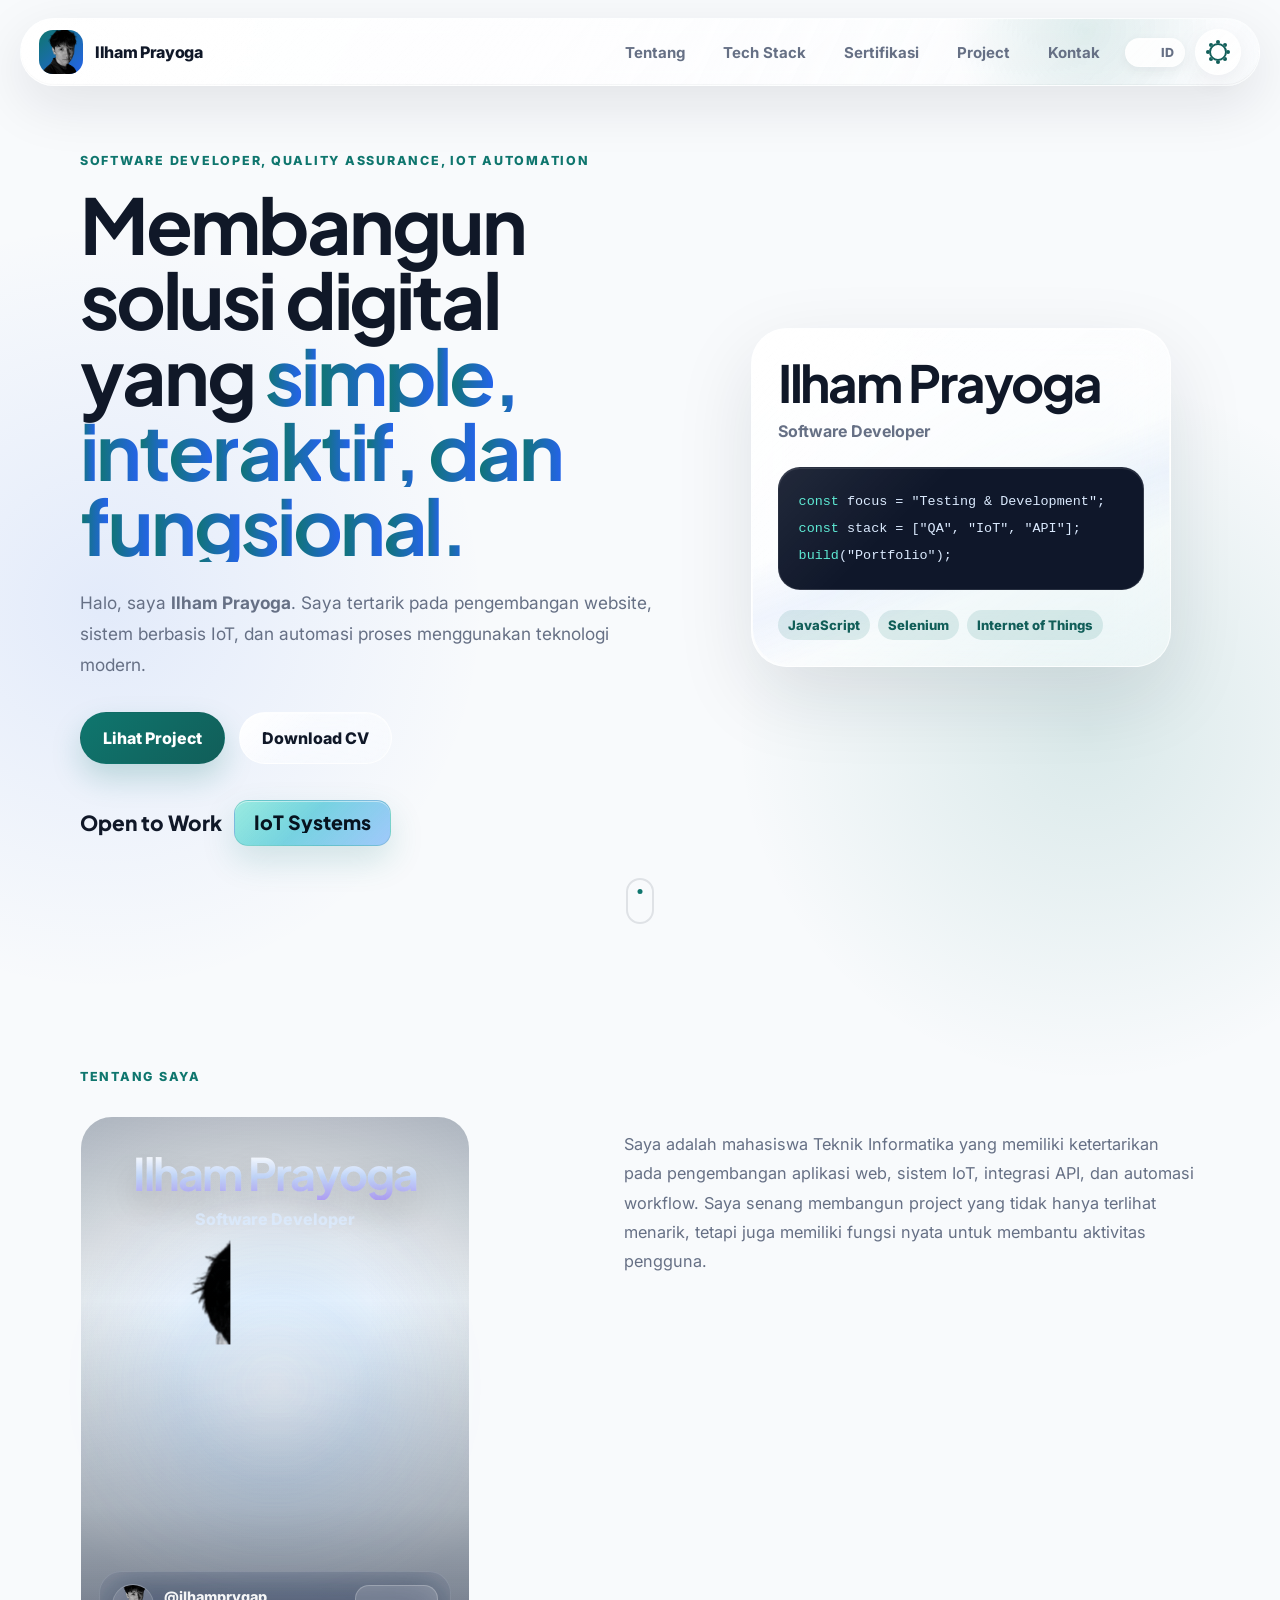
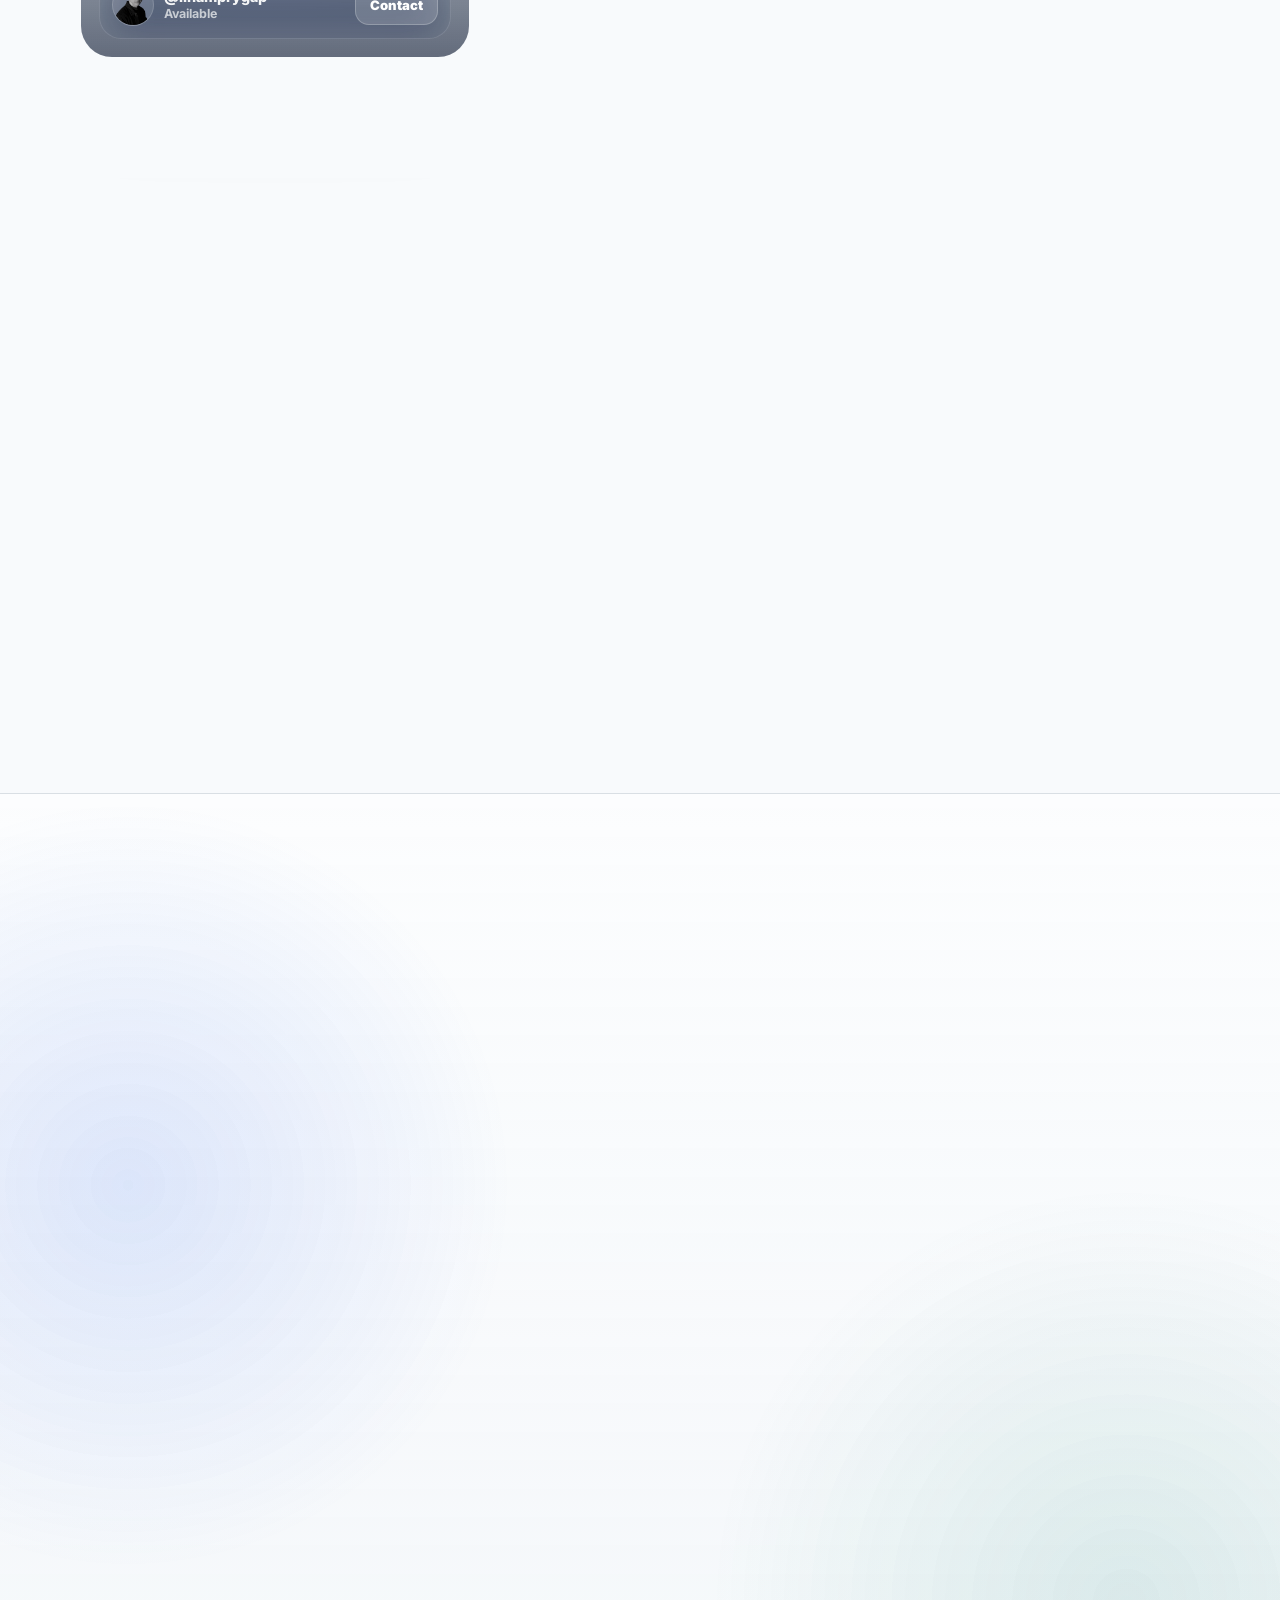
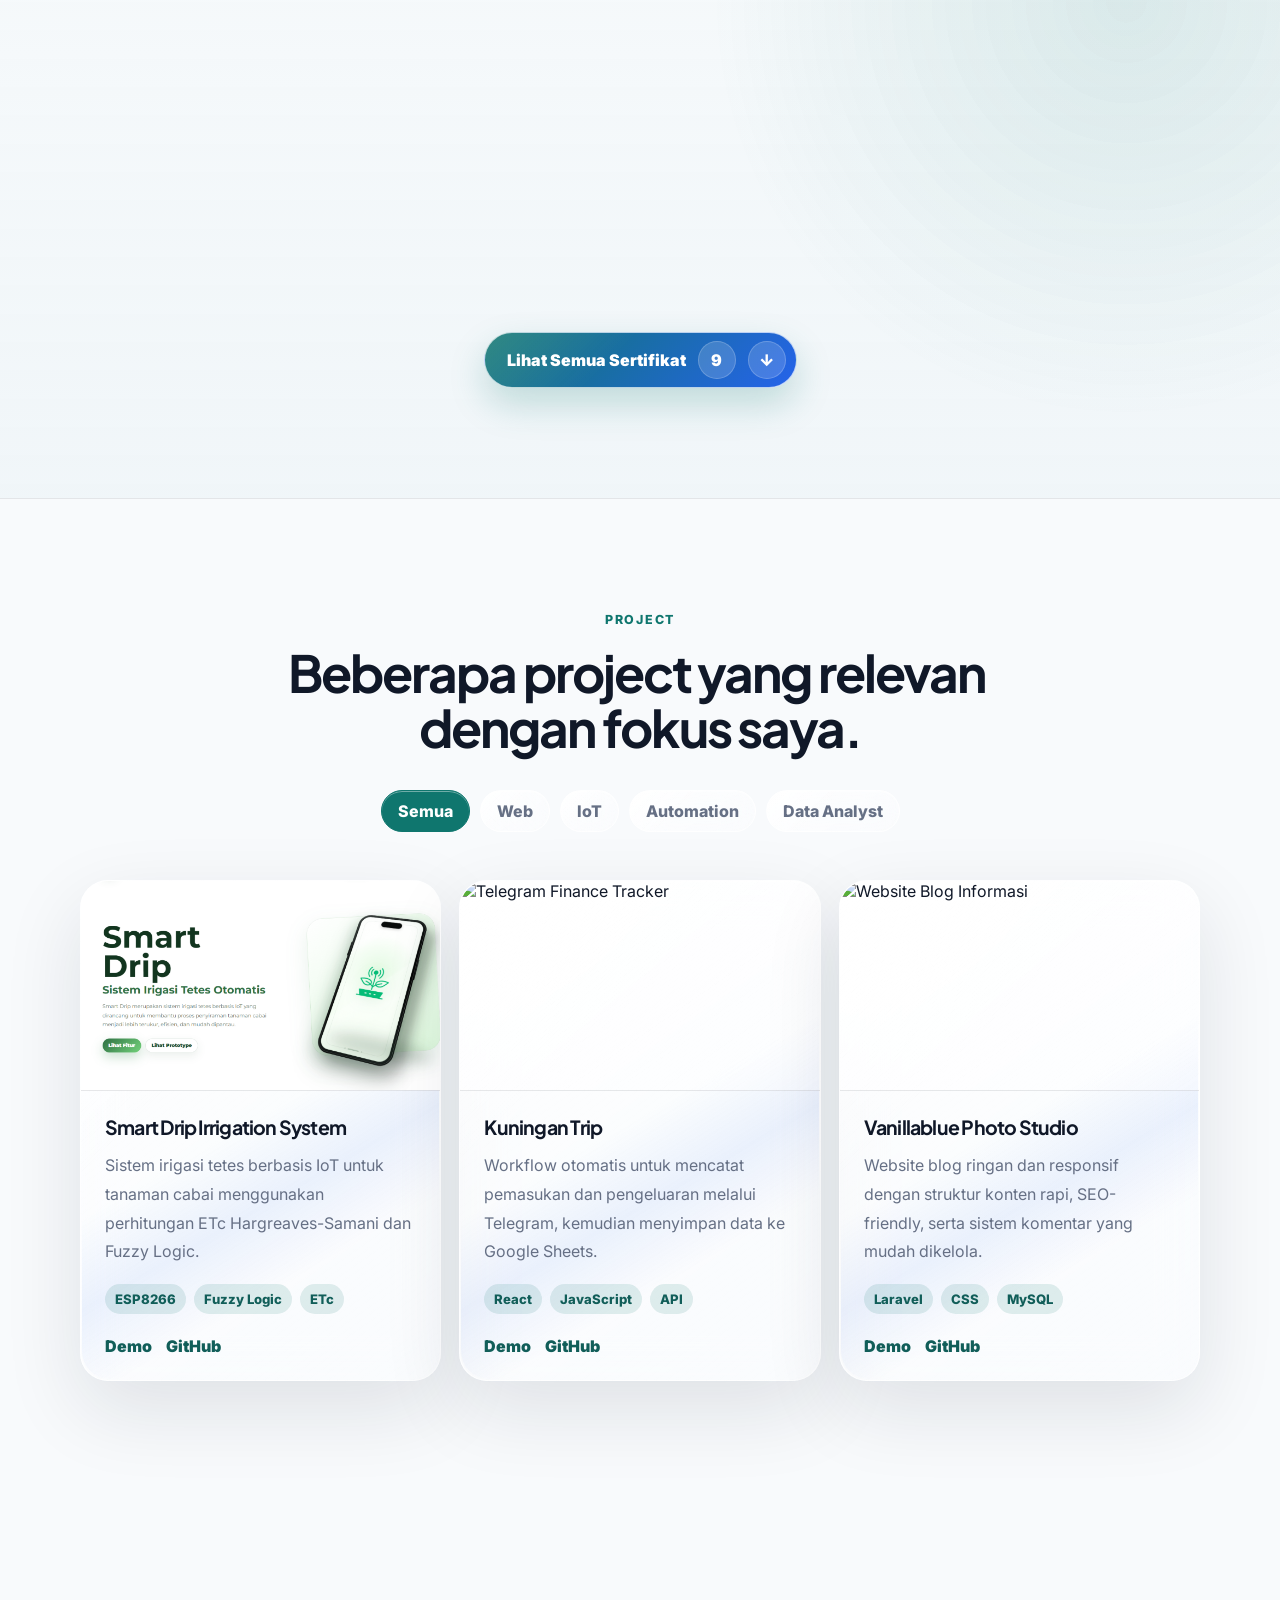
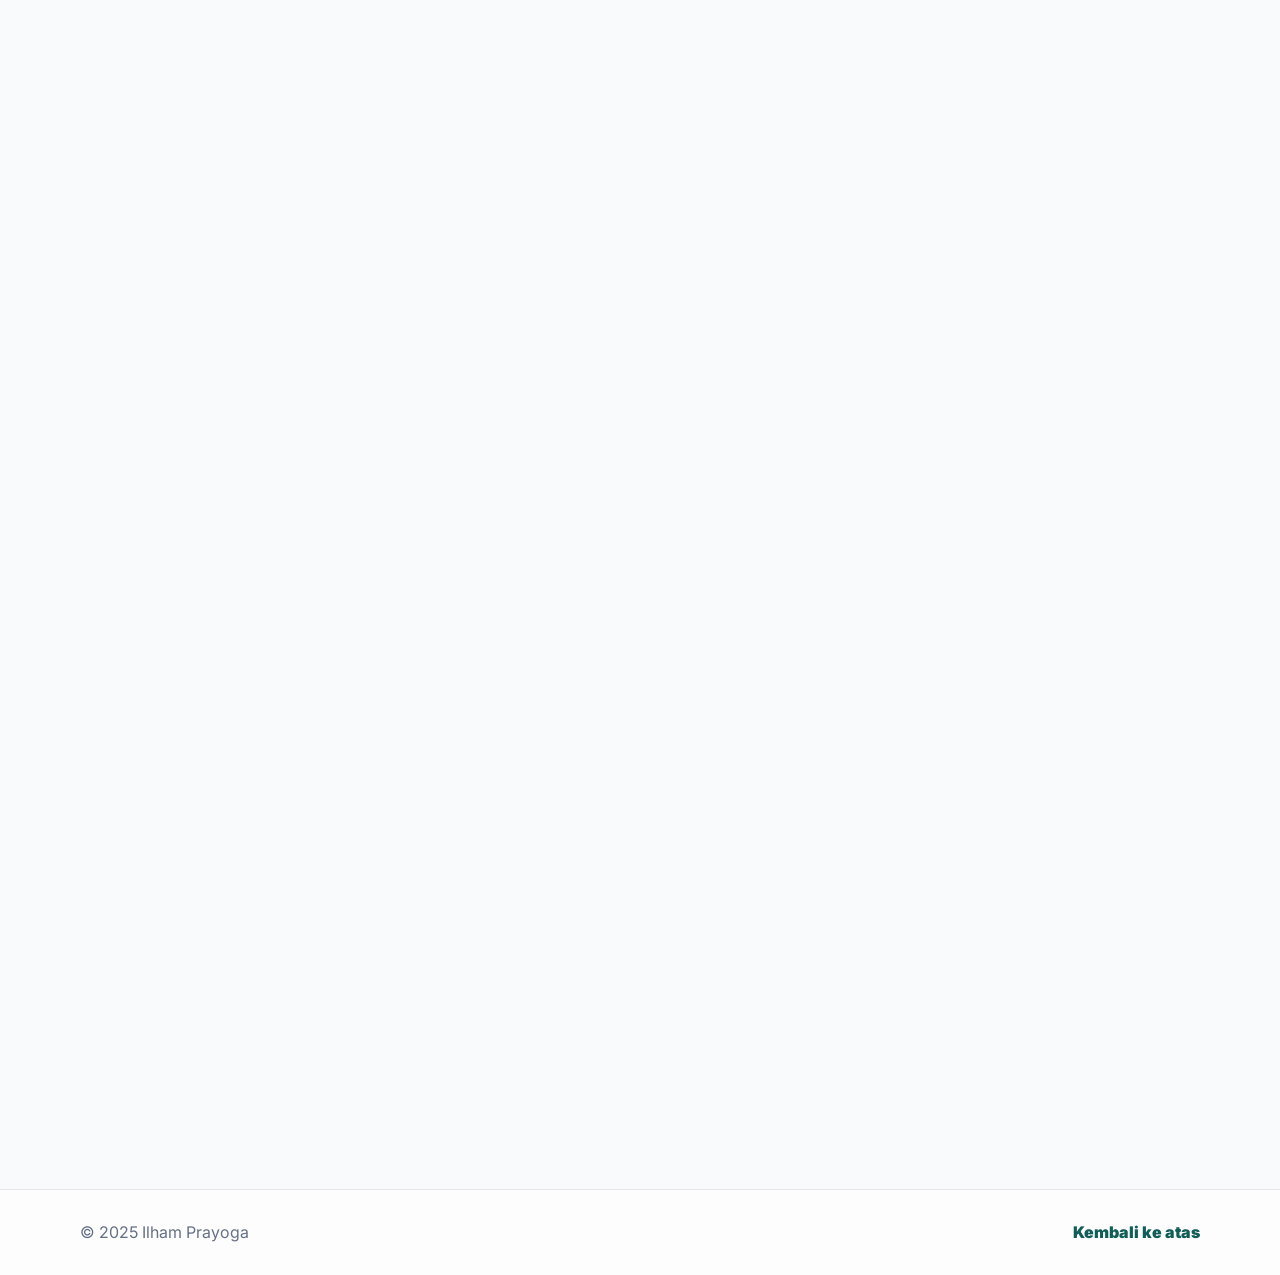
==== index.html @ 04f6a8d1 "feat: initialize portfolio website structure with custom CSS, core assets, and responsive navigation" ====
﻿<!DOCTYPE html>
<html lang="id">
<head>
  <meta charset="UTF-8" />
  <meta name="viewport" content="width=device-width, initial-scale=1.0" />
  <meta name="description" content="Portfolio personal Software Developer dengan fokus pada Web Development, IoT, dan Automation." />
  <meta name="keywords" content="portfolio, software developer, quality assurance, iot, automation" />
  <meta name="author" content="Ilham Prayoga" />

  <title>Ilham Prayoga | Portfolio</title>

  <link rel="icon" type="image/svg+xml" href="assets/img/favicon.svg" />
  <link rel="stylesheet" href="assets/css/style.css" />
  <link rel="stylesheet" href="https://cdn.jsdelivr.net/gh/devicons/devicon@latest/devicon.min.css">
  <link rel="preconnect" href="https://fonts.googleapis.com">
  <link rel="preconnect" href="https://fonts.gstatic.com" crossorigin>
  <link href="https://fonts.googleapis.com/css2?family=Inter:wght@400;500;600;700;800&family=Plus+Jakarta+Sans:wght@500;600;700;800&display=swap" rel="stylesheet">
</head>
<body>
  <div class="cursor-glow" aria-hidden="true"></div>

  <header class="site-header" id="siteHeader">
    <nav class="navbar container" aria-label="Navigasi utama">
      <a href="#home" class="brand" aria-label="Kembali ke beranda">
        <span class="brand-mark">
          <img src="assets/img/profile.png" alt="Foto profil Ilham Prayoga" loading="lazy" />
        </span>
        <span class="brand-text">Ilham Prayoga</span>
      </a>

      <div class="nav-actions">
        <div class="nav-menu" id="navMenu">
          <a href="#about" data-i18n="nav.about">Tentang</a>
          <a href="#tech-stack" data-i18n="nav.techstack">Tech Stack</a>
          <a href="#certifications" data-i18n="nav.certifications">Sertifikasi</a>
          <a href="#projects" data-i18n="nav.projects">Project</a>
          <a href="#contact" data-i18n="nav.contact">Kontak</a>
        </div>

        <button class="lang-toggle" id="langToggle" type="button" aria-label="Ganti bahasa">
          <img class="lang-icon-id" src="https://flagcdn.com/w40/id.png" alt="" width="20" height="14" />
          <img class="lang-icon-en" src="https://flagcdn.com/w40/gb.png" alt="" width="20" height="14" style="display: none;" />
          <span class="lang-text">ID</span>
        </button>

        <button class="theme-toggle" id="themeToggle" type="button" aria-label="Aktifkan dark mode" aria-pressed="false">
          <span class="theme-icon theme-icon-sun" aria-hidden="true"></span>
          <span class="theme-icon theme-icon-moon" aria-hidden="true"></span>
        </button>

        <button class="nav-toggle" id="navToggle" aria-label="Buka menu navigasi" aria-expanded="false">
          <span></span>
          <span></span>
          <span></span>
        </button>
      </div>
    </nav>
  </header>

  <main>
    <section class="hero section" id="home">
      <div class="hero-grid container">
        <div class="hero-content reveal">
          <p class="eyebrow" data-i18n="hero.eyebrow">Software Developer, Quality Assurance, IoT Automation</p>
          <h1
            class="hero-title split-parent"
            data-split-text
            data-split-delay="34"
            data-split-duration="700"
            data-split-threshold="0.1"
            data-split-root-margin="-100px"
            data-i18n="hero.title"
            data-i18n-html="true"
          >Membangun solusi digital yang <span class="gradient-text">simple, interaktif, dan fungsional.</span></h1>
          <p class="hero-description" data-i18n="hero.description" data-i18n-html="true">
            Halo, saya <strong>Ilham Prayoga</strong>. Saya tertarik pada pengembangan website,
            sistem berbasis IoT, dan automasi proses menggunakan teknologi modern.
          </p>

          <div class="hero-actions">
            <a href="#projects" class="btn btn-primary magnetic" data-i18n="hero.cta_projects">Lihat Project</a>
            <a href="assets/files/CV_Ilham_Prayoga.pdf" class="btn btn-secondary magnetic" download data-i18n="hero.cta_cv">Download CV</a>
          </div>

          <div class="hero-stats" aria-label="Kesiapan kerja dan fokus">
            <span class="hero-ready-text" data-i18n="hero.ready">Open to Work</span>
            <span
              class="text-rotate hero-rotating-text"
              data-rotating-text
              data-texts='["Software Development", "IoT Systems", "Quality Assurance"]'
              data-rotation-interval="3200"
              data-stagger-duration="38"
              data-stagger-from="random"
              data-split-by="characters"
            >Web Development</span>
          </div>
        </div>

          <div class="hero-visual reveal delay-1" aria-hidden="true">
          <div class="profile-card tilt-card">
            <div class="profile-top">
              <div class="profile-top-copy">
                <h2>Ilham Prayoga</h2>
                <p>Software Developer</p>
              </div>
            </div>

            <div class="code-preview">
              <div class="code-line"><span>const</span> focus = "Testing & Development";</div>
              <div class="code-line"><span>const</span> stack = ["QA", "IoT", "API"];</div>
              <div class="code-line"><span>build</span>("Portfolio");</div>
            </div>

            <div class="mini-tags">
              <span>JavaScript</span>
              <span>Selenium</span>
              <span>Internet of Things</span>
            </div>
          </div>
        </div>
      </div>

      <a href="#about" class="scroll-indicator" aria-label="Scroll ke bagian tentang">
        <span></span>
      </a>
    </section>

    <section class="section" id="about">
      <div class="container two-column">
        <div class="section-heading reveal">
          <p class="eyebrow" data-i18n="about.eyebrow">Tentang Saya</p>
          <div
            class="profile-card-wrapper about-profile-card"
            data-profile-card
            style="--inner-gradient: linear-gradient(145deg, rgba(96, 73, 110, 0.45) 0%, rgba(113, 196, 255, 0.26) 100%); --behind-glow-color: rgba(125, 190, 255, 0.45);"
          >
            <div class="profile-card-shell">
              <section class="profile-card-reactbits" aria-label="Profil Ilham Prayoga">
                <div class="profile-card-pattern" aria-hidden="true"></div>
                <div class="profile-card-shine" aria-hidden="true"></div>
                <div class="profile-card-glare" aria-hidden="true"></div>

                <div class="profile-details">
                  <h3>Ilham Prayoga</h3>
                  <p>Software Developer</p>
                </div>

                <img class="profile-avatar-main" src="assets/img/profile.png" alt="Foto profil Ilham Prayoga" loading="lazy" />

                <div class="profile-user-info">
                  <div class="profile-user-details">
                    <img class="profile-mini-avatar" src="assets/img/profile.png" alt="" loading="lazy" />
                    <div class="profile-user-text">
                      <div class="profile-handle">@ilhamprygap</div>
                      <div class="profile-status">Available</div>
                    </div>
                  </div>
                  <a class="profile-contact-btn" href="#contact" aria-label="Hubungi Ilham Prayoga">Contact</a>
                </div>
              </section>
            </div>
          </div>
        </div>

        <div class="section-text reveal delay-1">
          <p data-i18n="about.p1">
            Saya adalah mahasiswa Teknik Informatika yang memiliki ketertarikan pada
            pengembangan aplikasi web, sistem IoT, integrasi API, dan automasi workflow.
            Saya senang membangun project yang tidak hanya terlihat menarik, tetapi juga
            memiliki fungsi nyata untuk membantu aktivitas pengguna.
          </p>
        </div>
      </div>
    </section>

    <section class="section tech-stack-section" id="tech-stack">
      <div class="container">
        <div class="section-heading centered reveal">
          <p class="eyebrow">Tech Stack</p>
          <h2
            class="text-type tech-stack-title"
            data-text-type
            data-text='["Software Development", "Quality Assurance", "IoT Automation"]'
            data-typing-speed="75"
            data-deleting-speed="34"
            data-pause-duration="1500"
            data-initial-delay="220"
            data-start-on-visible="true"
            data-cursor-character="|"
          ><span class="text-type__content">Tech Stack</span><span class="text-type__cursor" aria-hidden="true">|</span></h2>
        </div>

        <div class="logo-loop-panel reveal delay-1">
          <div
            class="logoloop logoloop--horizontal logoloop--fade logoloop--scale-hover tech-logoloop"
            data-logo-loop
            data-speed="62"
            data-direction="left"
            data-logo-height="44"
            data-gap="26"
            data-hover-speed="0"
            role="region"
            aria-label="Bahasa pemrograman dan framework"
          >
            <div class="logoloop__track">
              <ul class="logoloop__list" role="list">
                <li class="logoloop__item" role="listitem"><span class="logoloop__node stack-card"><i class="devicon-html5-plain colored"></i><span>HTML</span></span></li>
                <li class="logoloop__item" role="listitem"><span class="logoloop__node stack-card"><i class="devicon-css3-plain colored"></i><span>CSS</span></span></li>
                <li class="logoloop__item" role="listitem"><span class="logoloop__node stack-card"><i class="devicon-php-plain colored"></i><span>PHP</span></span></li>
                <li class="logoloop__item" role="listitem"><span class="logoloop__node stack-card"><i class="devicon-javascript-plain colored"></i><span>JavaScript</span></span></li>
                <li class="logoloop__item" role="listitem"><span class="logoloop__node stack-card"><i class="devicon-python-plain colored"></i><span>Python</span></span></li>
                <li class="logoloop__item" role="listitem"><span class="logoloop__node stack-card"><i class="devicon-mysql-plain colored"></i><span>MySQL</span></span></li>
                <li class="logoloop__item" role="listitem"><span class="logoloop__node stack-card"><i class="devicon-firebase-plain colored"></i><span>Firebase</span></span></li>
                <li class="logoloop__item" role="listitem"><span class="logoloop__node stack-card"><i class="devicon-bootstrap-plain colored"></i><span>Bootstrap</span></span></li>
                <li class="logoloop__item" role="listitem"><span class="logoloop__node stack-card"><span class="devicon-laravel-plain colored"></span><span>Laravel</span></span></li>
                <li class="logoloop__item" role="listitem"><span class="logoloop__node stack-card"><i class="devicon-tailwindcss-plain colored"></i><span>Tailwind CSS</span></span></li>
                <li class="logoloop__item" role="listitem"><span class="logoloop__node stack-card"><i class="devicon-flutter-plain colored"></i><span>Flutter</span></span></li>
                <li class="logoloop__item" role="listitem"><span class="logoloop__node stack-card"><i class="devicon-dart-plain colored"></i><span>Dart</span></span></li>
              </ul>
            </div>
          </div>

          <div
            class="logoloop logoloop--horizontal logoloop--fade logoloop--scale-hover tech-logoloop"
            data-logo-loop
            data-speed="56"
            data-direction="right"
            data-logo-height="44"
            data-gap="26"
            data-hover-speed="0"
            role="region"
            aria-label="Tools dan teknologi pendukung"
          >
            <div class="logoloop__track">
              <ul class="logoloop__list" role="list">
                <li class="logoloop__item" role="listitem"><span class="logoloop__node stack-card"><i class="devicon-git-plain colored"></i><span>Git</span></span></li>
                <li class="logoloop__item" role="listitem"><span class="logoloop__node stack-card"><i class="devicon-github-plain colored"></i><span>GitHub</span></span></li>
                <li class="logoloop__item" role="listitem"><span class="logoloop__node stack-card"><i class="devicon-docker-plain colored"></i><span>Docker</span></span></li>
                <li class="logoloop__item" role="listitem"><span class="logoloop__node stack-card"><span class="stack-fallback">IoT</span><span>IoT</span></span></li>
                <li class="logoloop__item" role="listitem"><span class="logoloop__node stack-card"><i class="devicon-selenium-plain colored"></i><span>Selenium</span></span></li>
                <li class="logoloop__item" role="listitem"><span class="logoloop__node stack-card"><i class="devicon-cypressio-plain"></i><span>Cypress</span></span></li>
                <li class="logoloop__item" role="listitem"><span class="logoloop__node stack-card"><i class="devicon-postman-plain colored"></i><span>Postman</span></span></li>
              </ul>
            </div>
          </div>
        </div>
      </div>
    </section>

    <section class="section certifications-section" id="certifications">
      <div class="container">
        <div class="section-heading centered reveal">
          <p class="eyebrow" data-i18n="certifications.eyebrow">Pelatihan &amp; Sertifikasi</p>
          <h2
            class="blur-text"
            data-blur-text
            data-animate-by="words"
            data-direction="top"
            data-delay="180"
            data-step-duration="720"
            data-threshold="0.1"
            data-root-margin="0px"
            data-i18n="certifications.heading"
          >Daftar Sertifikasi</h2>
        </div>

        <div class="certificate-filter reveal" role="group" aria-label="Filter pelatihan dan sertifikasi">
          <button class="certificate-filter-btn active" type="button" data-certificate-filter="all" data-i18n="certifications.filter_all">Semua</button>
          <button class="certificate-filter-btn" type="button" data-certificate-filter="data">Data Analytics</button>
          <button class="certificate-filter-btn" type="button" data-certificate-filter="database">Database</button>
          <button class="certificate-filter-btn" type="button" data-certificate-filter="training" data-i18n="certifications.filter_training">Pelatihan</button>
        </div>

        <div class="certificates-grid featured-mode" id="certificatesGrid">
          <article class="certificate-card spotlight-card reveal" data-certificate-category="data">
            <div class="certificate-image">
              <img src="assets/img/damc.png" alt="Placeholder gambar sertifikat Data Analytics" loading="lazy" />
            </div>
            <div class="certificate-body">
              <div class="certificate-content">
                <p class="certificate-type">Data Analyst</p>
                <h3>Intro to Data Analytics</h3>
              </div>
              <div class="certificate-footer">
                <img class="certificate-institution-logo" src="assets/img/revou.jpeg" alt="" loading="lazy" />
                <small>Sumber: RevoU • 2026</small>
              </div>
            </div>
          </article>

          <article class="certificate-card spotlight-card reveal delay-1" data-certificate-category="database" data-certificate-featured="primary">
            <div class="certificate-image">
              <img src="assets/img/databases.png" alt="Placeholder gambar sertifikat Software Quality Assurance" loading="lazy" />
            </div>
            <div class="certificate-body">
              <div class="certificate-content">
                <p class="certificate-type">Databases</p>
                <h3>Information Technology Specialist in Databases</h3>
              </div>
              <div class="certificate-footer">
                <img class="certificate-institution-logo" src="assets/img/certiport.png" alt="" loading="lazy" />
                <small>Sumber: Certiport • 2025</small>
              </div>
            </div>
          </article>

          <article class="certificate-card spotlight-card reveal delay-2" data-certificate-category="training" data-certificate-featured="tertiary">
            <div class="certificate-image">
              <img src="assets/img/data_science.png" alt="Placeholder gambar sertifikat pelatihan profesional" loading="lazy" />
            </div>
            <div class="certificate-body">
              <div class="certificate-content">
                <p class="certificate-type">Data Science</p>
                <h3>Associate Data Scientist + Python - Nasional</h3>
              </div>
              <div class="certificate-footer">
                <img class="certificate-institution-logo" src="assets/img/digitalent.png" alt="" loading="lazy" />
                <small>Sumber: Digitalent KOMDIGI • 2026</small>
              </div>
            </div>
          </article>

          <article class="certificate-card spotlight-card reveal delay-3" data-certificate-category="training">
            <div class="certificate-image">
              <img src="assets/img/msib.png" alt="Placeholder gambar sertifikat pelatihan profesional" loading="lazy" />
            </div>
            <div class="certificate-body">
              <div class="certificate-content">
                <p class="certificate-type">Kampus Merdeka</p>
                <h3>Studi Independen Bersertifikat Angkatan 7</h3>
              </div>
              <div class="certificate-footer">
                <img class="certificate-institution-logo" src="assets/img/mbkm.jpeg" alt="" loading="lazy" />
                <small>Sumber: Kampus Merdeka • 2024</small>
              </div>
            </div>
          </article>

          <article class="certificate-card spotlight-card reveal delay-4" data-certificate-category="training">
            <div class="certificate-image">
              <img src="assets/img/indobot.png" alt="Placeholder gambar sertifikat pelatihan profesional" loading="lazy" />
            </div>
            <div class="certificate-body">
              <div class="certificate-content">
                <p class="certificate-type">Internet of Things</p>
                <h3>IoT Engineer Camp Real Project</h3>
              </div>
              <div class="certificate-footer">
                <img class="certificate-institution-logo" src="assets/img/indobot.jpeg" alt="" loading="lazy" />
                <small>Sumber: Indobot Academy • 2024</small>
              </div>
            </div>
          </article>

          <article class="certificate-card spotlight-card reveal delay-5" data-certificate-category="training">
            <div class="certificate-image">
              <img src="assets/img/jna_vsga.png" alt="Placeholder gambar sertifikat pelatihan profesional" loading="lazy" />
            </div>
            <div class="certificate-body">
              <div class="certificate-content">
                <p class="certificate-type">Jaringan</p>
                <h3>Junior Network Administrator</h3>
              </div>
              <div class="certificate-footer">
                <img class="certificate-institution-logo" src="assets/img/digitalent.png" alt="" loading="lazy" />
                <small>Sumber: Digitalent KOMDIGI • 2024</small>
              </div>
            </div>
          </article>

          <article class="certificate-card spotlight-card reveal delay-5" data-certificate-category="training">
            <div class="certificate-image">
              <img src="assets/img/jwd_vsga.png" alt="Placeholder gambar sertifikat pelatihan profesional" loading="lazy" />
            </div>
            <div class="certificate-body">
              <div class="certificate-content">
                <p class="certificate-type">Pengembangan Web</p>
                <h3>Junior Web Developer</h3>
              </div>
              <div class="certificate-footer">
                <img class="certificate-institution-logo" src="assets/img/digitalent.png" alt="" loading="lazy" />
                <small>Sumber: Digitalent KOMDIGI • 2024</small>
              </div>
            </div>
          </article>

          <article class="certificate-card spotlight-card reveal delay-6" data-certificate-category="training">
            <div class="certificate-image">
              <img src="assets/img/jna_bnsp.png" alt="Placeholder gambar sertifikat pelatihan profesional" loading="lazy" />
            </div>
            <div class="certificate-body">
              <div class="certificate-content">
                <p class="certificate-type">Jaringan</p>
                <h3>Junior Network Administrator</h3>
              </div>
              <div class="certificate-footer">
                <img class="certificate-institution-logo" src="assets/img/lsp.png" alt="" loading="lazy" />
                <small>Sumber: LSP Informatika BNSP • 2024</small>
              </div>
            </div>
          </article>

          <article class="certificate-card spotlight-card reveal delay-7" data-certificate-category="data" data-certificate-featured="secondary">
            <div class="certificate-image">
              <img src="assets/img/certificate-placeholder.svg" alt="Placeholder gambar sertifikat pelatihan profesional" loading="lazy" />
            </div>
            <div class="certificate-body">
              <div class="certificate-content">
                <p class="certificate-type">Data Science</p>
                <h3>AI for Data Processing</h3>
              </div>
              <div class="certificate-footer">
                <img class="certificate-institution-logo" src="assets/img/ukara.png" alt="" loading="lazy" />
                <small>Sumber: UKARA • 2026</small>
              </div>
            </div>
          </article>

        </div>

        <div class="certificate-gallery-actions reveal">
          <button
            class="certificate-gallery-toggle"
            id="certificateGalleryToggle"
            type="button"
            aria-expanded="false"
            aria-controls="certificatesGrid"
            data-label-id="Lihat Semua Sertifikat"
            data-label-en="View All Certificates"
            data-collapse-id="Tampilkan Lebih Sedikit"
            data-collapse-en="Show Less"
          >
            <span class="certificate-gallery-toggle-label">Lihat Semua Sertifikat</span>
            <span class="certificate-gallery-count">9</span>
            <span class="certificate-gallery-toggle-icon" aria-hidden="true">↓</span>
          </button>
          <p class="certificate-swipe-hint" data-i18n="certifications.swipe_hint">Geser untuk melihat sertifikat unggulan lainnya →</p>
        </div>
      </div>

    </section>

    <div class="certificate-modal" id="certificateModal" aria-hidden="true">
      <button class="certificate-modal-backdrop" type="button" data-certificate-modal-close tabindex="-1" aria-label="Tutup pratinjau sertifikat"></button>
      <div class="certificate-modal-dialog" role="dialog" aria-modal="true" aria-labelledby="certificateModalTitle">
        <button class="certificate-modal-close" type="button" data-certificate-modal-close aria-label="Tutup pratinjau sertifikat">
          <span aria-hidden="true">×</span>
        </button>
        <div class="certificate-modal-image-wrap">
          <img id="certificateModalImage" src="assets/img/certificate-placeholder.svg" alt="" />
        </div>
        <div class="certificate-modal-caption">
          <h3 id="certificateModalTitle">Pratinjau Sertifikat</h3>
          <p id="certificateModalSource"></p>
        </div>
      </div>
    </div>

    <section class="section" id="projects">
      <div class="container">
        <div class="section-heading centered reveal">
          <p class="eyebrow" data-i18n="projects.eyebrow">Project</p>
          <h2
            class="blur-text"
            data-blur-text
            data-animate-by="words"
            data-direction="top"
            data-delay="420"
            data-step-duration="980"
            data-threshold="0.1"
            data-root-margin="0px"
            data-i18n="projects.heading"
          >Beberapa project yang relevan dengan fokus saya.</h2>
        </div>

        <div class="project-filter reveal">
          <button class="filter-btn active" data-filter="all" data-i18n="projects.filter_all">Semua</button>
          <button class="filter-btn" data-filter="web">Web</button>
          <button class="filter-btn" data-filter="iot">IoT</button>
          <button class="filter-btn" data-filter="automation">Automation</button>
          <button class="filter-btn" data-filter="data">Data Analyst</button>
        </div>

        <div class="projects-grid">
          <article class="project-card spotlight-card reveal" data-category="iot">
            <div class="project-image">
              <img src="assets/img/project1.png" alt="Smart Drip Irrigation System" loading="lazy">
            </div>
            <div class="project-content">
              <h3>Smart Drip Irrigation System</h3>
              <p data-i18n="project1.desc">
                Sistem irigasi tetes berbasis IoT untuk tanaman cabai menggunakan perhitungan
                ETc Hargreaves-Samani dan Fuzzy Logic.
              </p>
              <div class="project-tags">
                <span>ESP8266</span>
                <span>Fuzzy Logic</span>
                <span>ETc</span>
              </div>
              <div class="project-links">
                <a href="#" target="_blank" aria-label="Lihat demo Smart Drip">Demo</a>
                <a href="https://github.com/ilhampryga/SmartDrip-Page.git" target="_blank" aria-label="Lihat repository Smart Drip">GitHub</a>
              </div>
            </div>
          </article>

          <article class="project-card spotlight-card reveal delay-1" data-category="automation">
            <div class="project-image">
              <img src="assets/img/project2.png" alt="Telegram Finance Tracker" loading="lazy">
            </div>
            <div class="project-content">
              <h3>Kuningan Trip</h3>
              <p data-i18n="project2.desc">
                Workflow otomatis untuk mencatat pemasukan dan pengeluaran melalui Telegram,
                kemudian menyimpan data ke Google Sheets.
              </p>
              <div class="project-tags">
                <span>React</span>
                <span>JavaScript</span>
                <span>API</span>
              </div>
              <div class="project-links">
                <a href="#" target="_blank"">Demo</a>
                <a href="#" target="_blank">GitHub</a>
              </div>
            </div>
          </article>

          <article class="project-card spotlight-card reveal delay-2" data-category="web">
            <div class="project-image">
              <img src="assets/img/project3.png" alt="Website Blog Informasi" loading="lazy">
            </div>
            <div class="project-content">
              <h3>Vanillablue Photo Studio</h3>
              <p data-i18n="project3.desc">
                Website blog ringan dan responsif dengan struktur konten rapi, SEO-friendly,
                serta sistem komentar yang mudah dikelola.
              </p>
              <div class="project-tags">
                <span>Laravel</span>
                <span>CSS</span>
                <span>MySQL</span>
              </div>
              <div class="project-links">
                <a href="#" target="_blank">Demo</a>
                <a href="#" target="_blank">GitHub</a>
              </div>
            </div>
          </article>

          <div class="projects-bottom-row">
            <article class="project-card spotlight-card reveal" data-category="web">
              <div class="project-image">
                <img src="assets/img/project4.png" alt="Landing Page UMKM" loading="lazy">
              </div>
              <div class="project-content">
                <h3>Waste 2 Gold: SIMBARA</h3>
                <p data-i18n="project4.desc">
                  Halaman promosi responsif untuk bisnis lokal dengan tampilan modern,
                  CTA yang jelas, dan struktur informasi yang mudah dipindai.
                </p>
                <div class="project-tags">
                  <span>RFID</span>
                  <span>SIM800L</span>
                  <span>Mobile</span>
                </div>
                <div class="project-links">
                  <a href="#" target="_blank">Demo</a>
                  <a href="#" target="_blank">GitHub</a>
                </div>
              </div>
            </article>

            <article class="project-card spotlight-card reveal delay-1" data-category="automation">
              <div class="project-image">
                <img src="assets/img/project5.png" alt="Workflow Notifikasi Otomatis" loading="lazy">
              </div>
              <div class="project-content">
                <h3 data-i18n="project5.title">Workflow Notifikasi Otomatis</h3>
                <p data-i18n="project5.desc">
                  Automasi pengiriman notifikasi dari data formulir dan API eksternal
                  untuk mempercepat proses follow-up dan pelaporan.
                </p>
                <div class="project-tags">
                  <span>n8n</span>
                  <span>API</span>
                  <span>Webhook</span>
                </div>
                <div class="project-links">
                  <a href="#" target="_blank">Demo</a>
                  <a href="#" target="_blank">GitHub</a>
                </div>
              </div>
            </article>

            <article
              class="project-card project-card--data spotlight-card reveal delay-2"
              data-category="data"
              data-data-project
              data-dashboard-url=""
              data-notebook-url=""
            >
              <div class="project-image">
                <img src="assets/img/data-analytics-project-placeholder.svg" alt="Preview Data Analytics Dashboard" loading="lazy">
              </div>
              <div class="project-content">
                <h3 data-i18n="data_project.title">Data Analytics Dashboard</h3>
                <p data-i18n="data_project.desc">
                  Project analisis data end-to-end yang mengubah data mentah menjadi insight
                  dan visualisasi interaktif melalui dashboard Tableau.
                </p>
                <div class="project-tags">
                  <span>Tableau</span>
                  <span>Python</span>
                  <span>Google Colab</span>
                </div>
                <div class="project-links">
                  <a class="data-dashboard-link" href="#" target="_blank" rel="noopener">Dashboard</a>
                  <button class="project-link-button" type="button" data-case-study-open>Case Study</button>
                </div>
              </div>
            </article>

            <article class="project-card project-card--coming-soon border-glow-card reveal delay-2" data-category="soon">
              <span class="edge-light" aria-hidden="true"></span>
              <div class="border-glow-inner">
                <p data-i18n="projects.coming_soon">Coming Soon Project...</p>
              </div>
            </article>
          </div>
        </div>
      </div>
    </section>

    <div class="case-study-modal" id="caseStudyModal" aria-hidden="true">
      <button class="case-study-modal-backdrop" type="button" data-case-study-close tabindex="-1" aria-label="Tutup case study"></button>
      <div class="case-study-dialog" role="dialog" aria-modal="true" aria-labelledby="caseStudyTitle">
        <button class="case-study-close" type="button" data-case-study-close aria-label="Tutup case study">
          <span aria-hidden="true">×</span>
        </button>

        <div class="case-study-media">
          <img src="assets/img/data-analytics-project-placeholder.svg" alt="Preview Data Analytics Dashboard" />
        </div>

        <div class="case-study-content">
          <p class="case-study-eyebrow" data-i18n="case_study.eyebrow">Data Analyst Project</p>
          <h3 id="caseStudyTitle" data-i18n="data_project.title">Data Analytics Dashboard</h3>
          <div class="case-study-description">
            <p data-i18n="case_study.description">
              Studi kasus ini mendokumentasikan proses analisis mulai dari memahami kebutuhan,
              membersihkan data, melakukan eksplorasi, hingga menyusun insight pada dashboard Tableau.
            </p>
            <p data-i18n="case_study.details">
              Notebook digunakan untuk proses data preparation dan exploratory data analysis,
              sedangkan dashboard menyajikan hasil akhir agar mudah dipahami dan digunakan dalam pengambilan keputusan.
            </p>
          </div>

          <div class="case-study-actions">
            <a class="btn btn-primary case-study-dashboard-link" href="#" target="_blank" rel="noopener">Dashboard</a>
            <a class="btn btn-secondary case-study-notebook-link" href="#" target="_blank" rel="noopener">Notebook</a>
          </div>
        </div>
      </div>
    </div>

    <section class="section contact-section" id="contact">
      <div class="container contact-grid">
        <div class="section-heading reveal">
          <p class="eyebrow" data-i18n="contact.eyebrow">Kontak</p>
          <h2 data-i18n="contact.heading" data-i18n-html="true">Mari terhubung untuk <span class="contact-highlight contact-highlight--first">project, kolaborasi,</span> <span class="contact-highlight contact-highlight--second">atau peluang kerja.</span></h2>
          <p data-i18n="contact.description">
            Silakan hubungi saya melalui email, WhatsApp, LinkedIn, atau GitHub.
            Saya terbuka untuk diskusi project web, IoT, maupun automasi.
          </p>
        </div>

        <div class="contact-card reveal delay-1">
          <a href="mailto:ilhamadi460@gmail.com" target="_blank" class="contact-link">
            <span>Email</span>
            <strong>ilhamadi460@gmail.com</strong>
          </a>
          <a href="https://wa.me/6285797208591" target="_blank" rel="noopener" class="contact-link">
            <span>WhatsApp</span>
            <strong>+62 857-9720-8591</strong>
          </a>
          <a href="https://github.com/ilhampryga" target="_blank" rel="noopener" class="contact-link">
            <span>GitHub</span>
            <strong>github.com/ilhampryga</strong>
          </a>
          <a href="https://www.linkedin.com/in/ilhamprygap" target="_blank" rel="noopener" class="contact-link">
            <span>LinkedIn</span>
            <strong>linkedin.com/in/ilhamprygap</strong>
          </a>
        </div>
      </div>
    </section>
  </main>

  <footer class="footer">
    <div class="container footer-inner">
      <p>&copy; <span id="year"></span> Ilham Prayoga</p>
      <a href="#home" data-i18n="footer.back_to_top">Kembali ke atas</a>
    </div>
  </footer>

  <script src="assets/js/script.js"></script>
</body>
</html>
---- assets/css/style.css ----
:root {
  color-scheme: light;
  --bg: #f8fafc;
  --bg-soft: #eef4f8;
  --surface: rgba(255, 255, 255, 0.78);
  --surface-solid: #ffffff;
  --surface-glass: rgba(255, 255, 255, 0.72);
  --surface-strong: rgba(255, 255, 255, 0.94);
  --liquid-glass-bg: linear-gradient(145deg, rgba(255,255,255,0.74), rgba(255,255,255,0.34));
  --liquid-glass-border: rgba(255, 255, 255, 0.7);
  --liquid-glass-highlight: rgba(255, 255, 255, 0.88);
  --liquid-glass-shadow: 0 28px 80px rgba(15, 23, 42, 0.11), inset 0 1px 0 rgba(255, 255, 255, 0.74);
  --text: #101828;
  --muted: #667085;
  --border: rgba(16, 24, 40, 0.1);
  --primary: #0f766e;
  --primary-dark: #115e59;
  --primary-soft: rgba(15, 118, 110, 0.12);
  --secondary: #2563eb;
  --secondary-soft: rgba(37, 99, 235, 0.14);
  --code-bg: #0f172a;
  --code-text: #dbeafe;
  --nav-bg: rgba(255, 255, 255, 0.72);
  --hero-card-border: rgba(255, 255, 255, 0.8);
  --hero-card-bg: linear-gradient(145deg, rgba(255,255,255,0.82), rgba(255,255,255,0.42));
  --section-muted-bg: linear-gradient(180deg, rgba(255,255,255,0.56), rgba(238,244,248,0.74));
  --body-blue-glow: rgba(37, 99, 235, 0.10);
  --body-teal-glow: rgba(15, 118, 110, 0.13);
  --shadow: 0 24px 70px rgba(15, 23, 42, 0.08);
  --shadow-soft: 0 18px 60px rgba(15, 23, 42, 0.06);
  --radius-lg: 28px;
  --radius-md: 20px;
  --radius-sm: 14px;
  --container: 1120px;
}

html[data-theme="dark"] {
  color-scheme: dark;
  --bg: #111827;
  --bg-soft: #172033;
  --surface: rgba(24, 35, 54, 0.78);
  --surface-solid: #182236;
  --surface-glass: rgba(24, 35, 54, 0.72);
  --surface-strong: rgba(24, 35, 54, 0.96);
  --liquid-glass-bg: linear-gradient(145deg, rgba(46,58,82,0.58), rgba(15,23,42,0.28));
  --liquid-glass-border: rgba(226, 232, 240, 0.17);
  --liquid-glass-highlight: rgba(255, 255, 255, 0.18);
  --liquid-glass-shadow: 0 28px 80px rgba(0, 0, 0, 0.28), inset 0 1px 0 rgba(255, 255, 255, 0.12);
  --text: #edf4ff;
  --muted: #a9b7cc;
  --border: rgba(226, 232, 240, 0.13);
  --primary: #2dd4bf;
  --primary-dark: #5eead4;
  --primary-soft: rgba(45, 212, 191, 0.13);
  --secondary: #60a5fa;
  --secondary-soft: rgba(96, 165, 250, 0.15);
  --code-bg: #08111f;
  --code-text: #dbeafe;
  --nav-bg: rgba(17, 24, 39, 0.74);
  --hero-card-border: rgba(226, 232, 240, 0.16);
  --hero-card-bg: linear-gradient(145deg, rgba(24,35,54,0.9), rgba(24,35,54,0.58));
  --section-muted-bg: linear-gradient(180deg, rgba(23,32,51,0.62), rgba(17,24,39,0.82));
  --body-blue-glow: rgba(96, 165, 250, 0.11);
  --body-teal-glow: rgba(45, 212, 191, 0.12);
  --shadow: 0 24px 70px rgba(0, 0, 0, 0.24);
  --shadow-soft: 0 18px 60px rgba(0, 0, 0, 0.18);
}

* {
  box-sizing: border-box;
  margin: 0;
  padding: 0;
}

html {
  scroll-behavior: smooth;
  overflow-x: clip;
}

body {
  min-height: 100vh;
  font-family: "Inter", system-ui, sans-serif;
  color: var(--text);
  background:
    radial-gradient(circle at 8% 10%, var(--body-blue-glow), transparent 24rem),
    radial-gradient(circle at 85% 12%, var(--body-teal-glow), transparent 22rem),
    var(--bg);
  overflow-x: clip;
  width: 100%;
  overscroll-behavior-x: none;
}

body.menu-open {
  overflow: hidden;
}

body.certificate-modal-open {
  overflow: hidden;
}

body.case-study-modal-open {
  overflow: hidden;
}

a {
  color: inherit;
  text-decoration: none;
}

button,
input,
textarea {
  font: inherit;
}

.container {
  width: min(100% - 40px, var(--container));
  margin-inline: auto;
}

.section {
  padding: 110px 0;
  position: relative;
}

.muted-section {
  background: var(--section-muted-bg);
  border-block: 1px solid var(--border);
}

.centered {
  text-align: center;
  max-width: 720px;
  margin-inline: auto;
}

.eyebrow {
  color: var(--primary);
  font-weight: 800;
  letter-spacing: 0.14em;
  text-transform: uppercase;
  font-size: 0.78rem;
  margin-bottom: 14px;
}

h1,
h2,
h3 {
  font-family: "Plus Jakarta Sans", "Inter", sans-serif;
  letter-spacing: -0.04em;
}

h1 {
  font-size: clamp(2.5rem, 6vw, 5.3rem);
  line-height: 0.98;
  margin-bottom: 24px;
}

.hero-title {
  text-align: left;
}

h2 {
  font-size: clamp(2rem, 4vw, 3.2rem);
  line-height: 1.08;
}

h3 {
  font-size: 1.22rem;
  line-height: 1.25;
}

p {
  color: var(--muted);
  line-height: 1.8;
}

.gradient-text {
  display: inline;
  background: linear-gradient(90deg, var(--primary), var(--secondary));
  -webkit-background-clip: text;
  background-clip: text;
  color: transparent;
}

.gradient-text .split-char {
  background: linear-gradient(90deg, var(--primary), var(--secondary));
  -webkit-background-clip: text;
  background-clip: text;
  color: transparent;
  -webkit-text-fill-color: transparent;
}

.split-parent {
  overflow: hidden;
  display: inline-block;
  white-space: normal;
  word-wrap: break-word;
  will-change: transform, opacity;
}

.hero-title.split-parent {
  display: block;
  width: 100%;
  overflow: visible;
}

.split-word {
  display: inline-block;
  white-space: nowrap;
}

.split-char {
  display: inline-block;
  opacity: 0;
  transform: translate3d(0, 40px, 0);
  transition:
    opacity var(--split-duration, 700ms) cubic-bezier(0.22, 1, 0.36, 1),
    transform var(--split-duration, 700ms) cubic-bezier(0.22, 1, 0.36, 1);
  transition-delay: calc(var(--split-index, 0) * var(--split-delay, 34ms));
  will-change: transform, opacity;
}

.split-parent.is-visible .split-char {
  opacity: 1;
  transform: translate3d(0, 0, 0);
}

.cursor-glow {
  position: fixed;
  width: 320px;
  height: 320px;
  border-radius: 999px;
  pointer-events: none;
  background: radial-gradient(circle, rgba(15, 118, 110, 0.14), transparent 68%);
  transform: translate(-50%, -50%);
  z-index: 0;
  opacity: 0;
  transition: opacity 180ms ease;
}

.site-header {
  position: fixed;
  inset: 18px 0 auto;
  z-index: 20;
  transition: transform 240ms ease, inset 240ms ease;
}

.site-header.scrolled {
  inset: 10px 0 auto;
}

.navbar {
  position: relative;
  isolation: isolate;
  min-height: 68px;
  padding: 0 18px;
  display: flex;
  align-items: center;
  justify-content: space-between;
  border: 1px solid rgba(255, 255, 255, 0.34);
  background:
    linear-gradient(135deg, rgba(255, 255, 255, 0.52), rgba(255, 255, 255, 0.22) 42%, rgba(238, 244, 248, 0.28)),
    var(--nav-bg);
  backdrop-filter: blur(26px) saturate(185%);
  -webkit-backdrop-filter: blur(26px) saturate(185%);
  border-radius: 999px;
  box-shadow:
    0 18px 56px rgba(15, 23, 42, 0.1),
    inset 0 1px 0 rgba(255, 255, 255, 0.28),
    inset 0 -1px 0 rgba(15, 23, 42, 0.04);
  transition:
    width 420ms cubic-bezier(0.22, 1, 0.36, 1),
    min-height 420ms cubic-bezier(0.22, 1, 0.36, 1),
    padding 420ms cubic-bezier(0.22, 1, 0.36, 1),
    box-shadow 240ms ease,
    backdrop-filter 240ms ease,
    background 240ms ease;
}

.navbar::before {
  content: "";
  position: absolute;
  inset: 0;
  z-index: 0;
  border-radius: inherit;
  background:
    radial-gradient(180px circle at 12% 0%, rgba(255, 255, 255, 0.74), transparent 58%),
    radial-gradient(220px circle at 86% 18%, var(--primary-soft), transparent 60%),
    linear-gradient(115deg, rgba(255, 255, 255, 0.55), transparent 36%, rgba(255, 255, 255, 0.24) 68%, transparent);
  pointer-events: none;
}

html[data-theme="dark"] .navbar {
  border-color: rgba(226, 232, 240, 0.16);
  background:
    linear-gradient(135deg, rgba(35, 48, 70, 0.42), rgba(24, 35, 54, 0.28) 46%, rgba(17, 24, 39, 0.34)),
    var(--nav-bg);
  box-shadow:
    0 18px 56px rgba(0, 0, 0, 0.24),
    inset 0 1px 0 rgba(255, 255, 255, 0.08),
    inset 0 -1px 0 rgba(0, 0, 0, 0.16);
}

html[data-theme="dark"] .navbar::before {
  background:
    radial-gradient(180px circle at 12% 0%, rgba(255, 255, 255, 0.14), transparent 58%),
    radial-gradient(220px circle at 86% 18%, var(--secondary-soft), transparent 60%),
    linear-gradient(115deg, rgba(255, 255, 255, 0.12), transparent 38%, rgba(255, 255, 255, 0.08) 68%, transparent);
}

.site-header .navbar.container {
  width: min(100% - 40px, 1280px);
}

.site-header.scrolled .navbar.container {
  width: min(100% - 40px, var(--container));
  min-height: 68px;
  padding: 0 18px;
  backdrop-filter: blur(26px) saturate(185%);
  -webkit-backdrop-filter: blur(26px) saturate(185%);
  box-shadow:
    0 20px 62px rgba(15, 23, 42, 0.14),
    inset 0 1px 0 rgba(255, 255, 255, 0.16),
    inset 0 -1px 0 rgba(15, 23, 42, 0.06);
}

.site-header.scrolled .brand-mark {
  width: 40px;
  height: 40px;
  border-radius: 14px;
}

.site-header.scrolled .nav-menu a {
  padding: 10px 14px;
}

.site-header.scrolled .theme-toggle {
  width: 46px;
  height: 46px;
}

.brand {
  position: relative;
  z-index: 1;
  display: flex;
  align-items: center;
  gap: 12px;
  font-weight: 800;
}

.brand-mark {
  width: 44px;
  height: 44px;
  display: grid;
  place-items: center;
  overflow: hidden;
  border-radius: 14px;
  color: #fff;
  background: linear-gradient(135deg, var(--primary), var(--secondary));
  flex-shrink: 0;
  transition:
    width 420ms cubic-bezier(0.22, 1, 0.36, 1),
    height 420ms cubic-bezier(0.22, 1, 0.36, 1),
    border-radius 420ms cubic-bezier(0.22, 1, 0.36, 1);
}

.brand-mark img {
  width: 100%;
  height: 100%;
  object-fit: cover;
  object-position: center 12%;
  display: block;
  transform: scale(1.16);
}

.brand-text {
  display: flex;
  align-items: center;
  letter-spacing: -0.02em;
  line-height: 1;
}

.nav-menu {
  display: flex;
  align-items: center;
  gap: 8px;
}

.nav-actions {
  position: relative;
  z-index: 1;
  display: flex;
  align-items: center;
  gap: 10px;
}

.nav-menu a {
  padding: 10px 14px;
  color: var(--muted);
  font-weight: 700;
  font-size: 0.94rem;
  border-radius: 999px;
  border: 1px solid transparent;
  transition:
    color 180ms ease,
    background 180ms ease,
    border-color 180ms ease,
    box-shadow 180ms ease,
    padding 420ms cubic-bezier(0.22, 1, 0.36, 1);
}

.nav-menu a:hover,
.nav-menu a.active {
  color: var(--primary-dark);
  border-color: rgba(255, 255, 255, 0.64);
  background:
    linear-gradient(135deg, rgba(255, 255, 255, 0.62), transparent 48%),
    var(--primary-soft);
  box-shadow:
    inset 0 1px 0 rgba(255, 255, 255, 0.76),
    0 8px 20px rgba(15, 118, 110, 0.08);
}

.nav-toggle {
  display: none;
  width: 44px;
  height: 44px;
  border: 1px solid rgba(255, 255, 255, 0.58);
  border-radius: 14px;
  background:
    linear-gradient(135deg, rgba(255, 255, 255, 0.62), transparent 48%),
    var(--primary-soft);
  box-shadow: inset 0 1px 0 rgba(255, 255, 255, 0.68);
  cursor: pointer;
}

.theme-toggle {
  position: relative;
  width: 46px;
  height: 46px;
  display: inline-grid;
  place-items: center;
  border: 1px solid rgba(255, 255, 255, 0.58);
  border-radius: 999px;
  background:
    linear-gradient(135deg, rgba(255, 255, 255, 0.74), rgba(255, 255, 255, 0.36)),
    var(--surface-glass);
  box-shadow:
    inset 0 1px 0 rgba(255, 255, 255, 0.76),
    0 8px 22px rgba(15, 23, 42, 0.06);
  color: var(--primary-dark);
  cursor: pointer;
  transition:
    width 420ms cubic-bezier(0.22, 1, 0.36, 1),
    height 420ms cubic-bezier(0.22, 1, 0.36, 1),
    transform 180ms ease,
    background 180ms ease,
    border-color 180ms ease;
}

.theme-toggle:hover {
  transform: translateY(-1px);
  background:
    linear-gradient(135deg, rgba(255, 255, 255, 0.7), transparent 48%),
    var(--primary-soft);
  border-color: rgba(15, 118, 110, 0.24);
}

html[data-theme="dark"] .nav-menu a:hover,
html[data-theme="dark"] .nav-menu a.active,
html[data-theme="dark"] .nav-toggle,
html[data-theme="dark"] .theme-toggle:hover {
  border-color: rgba(226, 232, 240, 0.16);
  background:
    linear-gradient(135deg, rgba(255, 255, 255, 0.12), transparent 50%),
    var(--primary-soft);
}

html[data-theme="dark"] .theme-toggle {
  border-color: rgba(226, 232, 240, 0.16);
  background:
    linear-gradient(135deg, rgba(255, 255, 255, 0.13), rgba(255, 255, 255, 0.04)),
    var(--surface-glass);
  box-shadow:
    inset 0 1px 0 rgba(255, 255, 255, 0.12),
    0 8px 22px rgba(0, 0, 0, 0.18);
}

.theme-icon {
  position: absolute;
  transition: opacity 180ms ease, transform 180ms ease;
}

.theme-icon-sun {
  width: 18px;
  height: 18px;
  border: 2px solid currentColor;
  border-radius: 50%;
  box-shadow:
    0 -10px 0 -7px currentColor,
    0 10px 0 -7px currentColor,
    10px 0 0 -7px currentColor,
    -10px 0 0 -7px currentColor,
    7px 7px 0 -7px currentColor,
    -7px -7px 0 -7px currentColor,
    7px -7px 0 -7px currentColor,
    -7px 7px 0 -7px currentColor;
}

.theme-icon-moon {
  width: 19px;
  height: 19px;
  border-radius: 50%;
  box-shadow: -6px 0 0 0 currentColor;
  transform: translateX(5px) rotate(-12deg) scale(0.82);
  opacity: 0;
}

html[data-theme="dark"] .theme-icon-sun {
  transform: rotate(40deg) scale(0.82);
  opacity: 0;
}

html[data-theme="dark"] .theme-icon-moon {
  transform: translateX(5px) rotate(-12deg) scale(1);
  opacity: 1;
}

.lang-switcher-removed {
  display: flex;
  align-items: center;
  gap: 6px;
}

.lang-toggle {
  display: inline-flex;
  align-items: center;
  gap: 5px;
  padding: 6px 10px;
  border: 1px solid rgba(255, 255, 255, 0.58);
  border-radius: 999px;
  background:
    linear-gradient(135deg, rgba(255, 255, 255, 0.74), rgba(255, 255, 255, 0.36)),
    var(--surface-glass);
  box-shadow:
    inset 0 1px 0 rgba(255, 255, 255, 0.76),
    0 4px 12px rgba(15, 23, 42, 0.06);
  cursor: pointer;
  font-size: 0.78rem;
  font-weight: 800;
  color: var(--muted);
  transition:
    transform 180ms ease,
    background 180ms ease,
    border-color 180ms ease,
    color 180ms ease,
    box-shadow 180ms ease;
}

.lang-toggle img {
  width: 20px;
  height: 14px;
  border-radius: 3px;
  object-fit: cover;
  flex-shrink: 0;
}

.lang-toggle:hover {
  transform: translateY(-1px);
  background:
    linear-gradient(135deg, rgba(255, 255, 255, 0.7), transparent 48%),
    var(--primary-soft);
  border-color: rgba(15, 118, 110, 0.24);
  color: var(--primary-dark);
}

.lang-toggle.active {
  color: #fff;
  background: linear-gradient(135deg, var(--primary), var(--primary-dark));
  border-color: var(--primary);
  box-shadow:
    inset 0 1px 0 rgba(255, 255, 255, 0.22),
    0 6px 18px rgba(15, 118, 110, 0.22);
}

html[data-theme="dark"] .lang-toggle {
  border-color: rgba(226, 232, 240, 0.16);
  background:
    linear-gradient(135deg, rgba(255, 255, 255, 0.13), rgba(255, 255, 255, 0.04)),
    var(--surface-glass);
  box-shadow:
    inset 0 1px 0 rgba(255, 255, 255, 0.12),
    0 4px 12px rgba(0, 0, 0, 0.18);
}

html[data-theme="dark"] .lang-toggle:hover {
  border-color: rgba(226, 232, 240, 0.16);
  background:
    linear-gradient(135deg, rgba(255, 255, 255, 0.12), transparent 50%),
    var(--primary-soft);
}

html[data-theme="dark"] .lang-toggle.active {
  color: #fff;
  background: linear-gradient(135deg, var(--primary), var(--primary-dark));
  border-color: var(--primary);
}

.site-header.scrolled .lang-toggle {
  padding: 5px 9px;
}

.nav-toggle span {
  display: block;
  width: 20px;
  height: 2px;
  margin: 5px auto;
  border-radius: 99px;
  background: var(--primary-dark);
  transition: transform 200ms ease, opacity 200ms ease;
}

.hero {
  min-height: 100vh;
  padding-top: 150px;
  display: grid;
  align-items: center;
}

.hero-grid {
  display: grid;
  grid-template-columns: 1.1fr 0.9fr;
  align-items: center;
  gap: 56px;
  position: relative;
  z-index: 1;
}

.hero-description {
  max-width: 680px;
  font-size: 1.08rem;
  margin-bottom: 32px;
}

.hero-actions {
  display: flex;
  flex-wrap: wrap;
  gap: 14px;
  margin-bottom: 36px;
}

.btn {
  display: inline-flex;
  align-items: center;
  justify-content: center;
  min-height: 52px;
  padding: 0 22px;
  border-radius: 999px;
  font-weight: 800;
  border: 1px solid transparent;
  transition: transform 180ms ease, box-shadow 180ms ease, background 180ms ease;
  will-change: transform;
}

.btn-primary {
  color: #fff;
  background: linear-gradient(135deg, var(--primary), var(--primary-dark));
  box-shadow: 0 14px 30px rgba(15, 118, 110, 0.22);
}

.btn-secondary {
  color: var(--text);
  background:
    linear-gradient(135deg, var(--liquid-glass-highlight), transparent 42%),
    var(--liquid-glass-bg);
  border-color: var(--liquid-glass-border);
  box-shadow: inset 0 1px 0 rgba(255, 255, 255, 0.48);
  backdrop-filter: blur(18px) saturate(150%);
  -webkit-backdrop-filter: blur(18px) saturate(150%);
}

.btn:hover {
  transform: translateY(-2px);
}

.hero-stats {
  display: inline-flex;
  flex-wrap: wrap;
  align-items: center;
  gap: 12px;
}

.hero-ready-text {
  color: var(--text);
  font-family: "Plus Jakarta Sans", "Inter", sans-serif;
  font-size: clamp(1.05rem, 2vw, 1.3rem);
  font-weight: 900;
  line-height: 1.15;
}

.hero-rotating-text {
  width: var(--text-rotate-width, auto);
  min-height: 2.35em;
  display: inline-flex;
  align-items: center;
  justify-content: center;
  padding: 0.48rem 1.25rem;
  overflow: hidden;
  border: 1px solid rgba(15, 118, 110, 0.18);
  border-radius: 14px;
  background:
    linear-gradient(135deg, rgba(255,255,255,0.42), transparent 46%),
    linear-gradient(135deg, rgba(45, 212, 191, 0.8), rgba(96, 165, 250, 0.58));
  box-shadow:
    inset 0 1px 0 rgba(255, 255, 255, 0.46),
    0 14px 34px rgba(15, 118, 110, 0.16);
  color: #07131f;
  font-family: "Plus Jakarta Sans", "Inter", sans-serif;
  font-size: clamp(1rem, 2vw, 1.22rem);
  font-weight: 900;
  line-height: 1;
  white-space: nowrap;
  transition:
    width 680ms cubic-bezier(0.22, 1, 0.36, 1),
    background 220ms ease,
    border-color 220ms ease,
    color 220ms ease;
}

html[data-theme="dark"] .hero-rotating-text {
  color: #eaffff;
  border-color: rgba(226, 232, 240, 0.18);
  background:
    linear-gradient(135deg, rgba(255,255,255,0.16), transparent 46%),
    linear-gradient(135deg, rgba(20, 184, 166, 0.52), rgba(37, 99, 235, 0.42));
}

.text-rotate {
  display: flex;
  flex-wrap: wrap;
  position: relative;
  white-space: pre-wrap;
  overflow: hidden;
}

.text-rotate-sr-only {
  position: absolute;
  width: 1px;
  height: 1px;
  padding: 0;
  margin: -1px;
  overflow: hidden;
  clip: rect(0, 0, 0, 0);
  white-space: nowrap;
  border: 0;
}

.text-rotate-current {
  display: flex;
  flex-wrap: wrap;
}

.hero-rotating-text .text-rotate-current {
  flex-wrap: nowrap;
}

.text-rotate-word {
  display: inline-flex;
  overflow: hidden;
  padding-bottom: 0.05em;
}

.text-rotate-element {
  display: inline-block;
  color: currentColor;
  transform: translate3d(0, 100%, 0);
  opacity: 0;
  transition:
    transform 820ms cubic-bezier(0.22, 1, 0.36, 1),
    opacity 580ms ease;
  transition-delay: var(--text-rotate-delay, 0ms);
}

.text-rotate-current.is-entering .text-rotate-element {
  transform: translate3d(0, 0, 0);
  opacity: 1;
}

.text-rotate-current.is-exiting .text-rotate-element {
  transform: translate3d(0, -120%, 0);
  opacity: 0;
}

.text-rotate-space {
  white-space: pre;
}

.hero-visual {
  position: relative;
  min-height: 560px;
  display: grid;
  place-items: center;
}

.profile-card {
  position: relative;
  isolation: isolate;
  overflow: hidden;
  width: min(100%, 420px);
  padding: 26px;
  border: 1px solid var(--liquid-glass-border);
  background:
    linear-gradient(135deg, var(--liquid-glass-highlight), transparent 34%),
    var(--hero-card-bg);
  border-radius: 36px;
  box-shadow: var(--liquid-glass-shadow);
  backdrop-filter: blur(24px) saturate(165%);
  -webkit-backdrop-filter: blur(24px) saturate(165%);
  transform-style: preserve-3d;
  transition: transform 200ms ease;
}

.profile-card::before {
  content: "";
  position: absolute;
  inset: 1px;
  border-radius: inherit;
  background:
    radial-gradient(260px circle at 18% 0%, var(--liquid-glass-highlight), transparent 38%),
    linear-gradient(160deg, transparent 48%, rgba(37, 99, 235, 0.08), transparent 72%);
  opacity: 0.72;
  pointer-events: none;
  z-index: 0;
}

.profile-card > * {
  position: relative;
  z-index: 1;
}

.profile-top {
  display: flex;
  align-items: flex-start;
  justify-content: flex-start;
  gap: 14px;
  margin-bottom: 22px;
}

.profile-top-copy {
  display: flex;
  flex-direction: column;
  align-items: flex-start;
  text-align: left;
  gap: 6px;
}

.profile-top p {
  font-weight: 700;
  margin: 0;
}

.profile-top h2 {
  margin: 0;
}

.code-preview {
  padding: 20px;
  margin-bottom: 20px;
  border: 1px solid rgba(255, 255, 255, 0.1);
  background:
    linear-gradient(135deg, rgba(255,255,255,0.08), transparent 36%),
    var(--code-bg);
  color: var(--code-text);
  border-radius: 22px;
  overflow: hidden;
  box-shadow: inset 0 1px 0 rgba(255,255,255,0.1);
}

.code-line {
  font-family: ui-monospace, SFMono-Regular, Menlo, Consolas, monospace;
  font-size: 0.84rem;
  padding: 6px 0;
  white-space: nowrap;
}

.code-line span {
  color: #5eead4;
}

.mini-tags,
.project-tags {
  display: flex;
  flex-wrap: wrap;
  gap: 8px;
}

.mini-tags span,
.project-tags span {
  padding: 7px 10px;
  color: var(--primary-dark);
  background: var(--primary-soft);
  border-radius: 999px;
  font-size: 0.82rem;
  font-weight: 800;
}

.scroll-indicator {
  position: absolute;
  left: 50%;
  bottom: 32px;
  width: 28px;
  height: 46px;
  border: 2px solid var(--border);
  border-radius: 999px;
  transform: translateX(-50%);
}

.scroll-indicator span {
  position: absolute;
  left: 50%;
  top: 9px;
  width: 5px;
  height: 5px;
  border-radius: 99px;
  background: var(--primary);
  transform: translateX(-50%);
  animation: scrollDot 1.5s infinite;
}

.two-column {
  display: grid;
  grid-template-columns: 0.9fr 1.1fr;
  gap: 72px;
}

.section-text {
  display: grid;
  gap: 18px;
  font-size: 1.02rem;
}

#about .section-text {
  margin-top: 64px;
}

.about-profile-card {
  --pointer-x: 50%;
  --pointer-y: 50%;
  --pointer-from-center: 0;
  --pointer-from-top: 0.5;
  --pointer-from-left: 0.5;
  --rotate-x: 0deg;
  --rotate-y: 0deg;
  --background-x: 50%;
  --background-y: 50%;
  --profile-card-bg: linear-gradient(145deg, #10172f 0%, #102947 45%, #0f3b55 100%);
  --profile-card-accent: var(--primary);
  --profile-card-text: #ffffff;
  --profile-card-muted: rgba(218, 235, 255, 0.78);
  --profile-card-border: rgba(255, 255, 255, 0.12);
  --profile-card-glow: rgba(125, 190, 255, 0.45);
  --card-radius: 32px;
  width: min(100%, 390px);
  margin-top: 28px;
}

/* Profile card style */
.profile-card-wrapper {
  position: relative;
  perspective: 900px;
  transform: translate3d(0, 0, 0.1px);
  touch-action: none;
}

.profile-card-wrapper::before {
  content: "";
  position: absolute;
  inset: 7%;
  z-index: 0;
  pointer-events: none;
  background: radial-gradient(
    circle at var(--pointer-x) var(--pointer-y),
    var(--behind-glow-color, var(--profile-card-glow)) 0%,
    transparent 58%
  );
  filter: blur(48px) saturate(1.08);
  opacity: 0.42;
  transition: opacity 200ms ease;
}

.profile-card-wrapper.active::before,
.profile-card-wrapper:hover::before {
  opacity: 0.78;
}

.profile-card-shell {
  position: relative;
  z-index: 1;
}

.profile-card-reactbits {
  position: relative;
  aspect-ratio: 0.72;
  min-height: 500px;
  overflow: hidden;
  border: 1px solid var(--profile-card-border);
  border-radius: var(--card-radius);
  background:
    var(--inner-gradient),
    var(--profile-card-bg);
  box-shadow:
    0 34px 90px rgba(3, 10, 28, 0.22),
    inset 0 1px 0 rgba(255, 255, 255, 0.14);
  transform: translateZ(0) rotateX(0deg) rotateY(0deg);
  transition:
    transform 420ms cubic-bezier(0.22, 1, 0.36, 1),
    box-shadow 220ms ease;
  backface-visibility: hidden;
}

.profile-card-reactbits::after {
  content: "";
  position: absolute;
  inset: 0;
  z-index: 3;
  pointer-events: none;
  background:
    linear-gradient(180deg, rgba(16,23,47,0.2) 0%, transparent 34%, rgba(16,23,47,0.22) 72%, rgba(16,23,47,0.56) 100%),
    radial-gradient(circle at 50% 36%, transparent 24%, rgba(15,59,85,0.18) 76%);
}

.profile-card-wrapper.active .profile-card-reactbits {
  transform: translateZ(0) rotateX(var(--rotate-y)) rotateY(var(--rotate-x));
  box-shadow:
    0 40px 110px rgba(3, 10, 28, 0.3),
    inset 0 1px 0 rgba(255, 255, 255, 0.18);
}

.profile-card-shell.entering .profile-card-reactbits {
  transition: transform 180ms ease-out;
}

/* Animated pattern */
.profile-card-pattern {
  position: absolute;
  inset: 0;
  z-index: 1;
  opacity: 0.15;
  background:
    radial-gradient(circle at 20% 20%, rgba(113,196,255,0.16) 0 1px, transparent 1.5px),
    repeating-linear-gradient(135deg, rgba(255,255,255,0.1) 0 1px, transparent 1px 13px),
    repeating-linear-gradient(90deg, rgba(45,212,191,0.09) 0 1px, transparent 1px 22px);
  background-size: 22px 22px, 42px 42px, 34px 34px;
  animation: profilePatternDrift 24s linear infinite;
  pointer-events: none;
}

.profile-card-wrapper:hover .profile-card-pattern {
  opacity: 0.22;
  animation-duration: 34s;
}

.profile-card-shine,
.profile-card-glare {
  position: absolute;
  inset: 0;
  pointer-events: none;
}

.profile-card-shine {
  z-index: 2;
  opacity: calc(0.2 + (var(--pointer-from-center) * 0.42));
  background:
    linear-gradient(
      115deg,
      transparent 18%,
      rgba(255,255,255,0.22) 32%,
      rgba(45,212,191,0.24) 44%,
      rgba(96,165,250,0.2) 58%,
      transparent 74%
    );
  background-size: 240% 240%;
  background-position: var(--background-x) var(--background-y);
  mix-blend-mode: screen;
}

/* 3D tilt interaction glare */
.profile-card-glare {
  z-index: 3;
  background: radial-gradient(
    farthest-corner circle at var(--pointer-x) var(--pointer-y),
    rgba(255,255,255,0.22) 0%,
    rgba(125,190,255,0.14) 28%,
    transparent 68%
  );
  mix-blend-mode: overlay;
}

.profile-details {
  position: absolute;
  top: 32px;
  left: 24px;
  right: 24px;
  z-index: 5;
  text-align: center;
  pointer-events: none;
}

.profile-details h3 {
  margin: 0;
  font-size: clamp(2.05rem, 4vw, 2.8rem);
  display: inline-block;
  line-height: 1.06;
  padding-bottom: 0.08em;
  background: linear-gradient(180deg, #ffffff 8%, #c7dcff 54%, #b8a7ff 100%);
  -webkit-background-clip: text;
  background-clip: text;
  color: transparent;
  text-shadow: 0 16px 36px rgba(0, 0, 0, 0.2);
}

.profile-details p {
  margin-top: 10px;
  color: var(--profile-card-muted);
  font-weight: 800;
  line-height: 1.2;
}

.profile-avatar-main {
  position: absolute;
  left: 50%;
  bottom: -18px;
  z-index: 2;
  width: min(100%, 360px);
  height: auto;
  max-height: 82%;
  object-fit: contain;
  object-position: center bottom;
  transform:
    translate3d(
      calc(-50% + ((var(--pointer-from-left) - 0.5) * 6px)),
      calc(-18px + ((var(--pointer-from-top) - 0.5) * 4px)),
      0
    )
    scale(1.12);
  transition: transform 140ms ease-out;
  filter: saturate(0.88) contrast(1.05) brightness(1.04);
  mix-blend-mode: luminosity;
}

.profile-user-info {
  position: absolute;
  left: 18px;
  right: 18px;
  bottom: 18px;
  z-index: 5;
  display: flex;
  align-items: center;
  justify-content: space-between;
  gap: 14px;
  padding: 12px;
  border: 1px solid rgba(255, 255, 255, 0.12);
  border-radius: 22px;
  background: rgba(255, 255, 255, 0.10);
  backdrop-filter: blur(24px) saturate(150%);
  -webkit-backdrop-filter: blur(24px) saturate(150%);
  pointer-events: auto;
}

.profile-user-details {
  display: flex;
  min-width: 0;
  align-items: center;
  gap: 10px;
}

.profile-mini-avatar {
  width: 42px;
  height: 42px;
  flex: 0 0 auto;
  border-radius: 50%;
  border: 1px solid rgba(255, 255, 255, 0.16);
  background: rgba(255, 255, 255, 0.12);
  object-fit: cover;
}

.profile-user-text {
  min-width: 0;
  display: grid;
  gap: 4px;
}

.profile-handle {
  color: rgba(255, 255, 255, 0.94);
  font-size: 0.9rem;
  font-weight: 800;
  line-height: 1;
}

.profile-status {
  color: rgba(255, 255, 255, 0.68);
  font-size: 0.78rem;
  font-weight: 700;
  line-height: 1;
}

.profile-contact-btn {
  flex: 0 0 auto;
  padding: 11px 14px;
  border: 1px solid rgba(255, 255, 255, 0.22);
  border-radius: 14px;
  color: #fff;
  background: rgba(255, 255, 255, 0.16);
  font-size: 0.82rem;
  font-weight: 900;
  transition: transform 180ms ease, background 180ms ease, border-color 180ms ease;
}

.profile-contact-btn:hover {
  transform: translateY(-1px);
  background: rgba(255, 255, 255, 0.24);
  border-color: rgba(255, 255, 255, 0.38);
}

.projects-grid {
  display: grid;
  grid-template-columns: repeat(3, 1fr);
  gap: 18px;
  margin-top: 48px;
}

.projects-bottom-row {
  grid-column: 1 / -1;
  display: grid;
  grid-template-columns: repeat(3, minmax(0, 1fr));
  align-items: stretch;
  gap: 18px;
}

.projects-bottom-row .project-card:not(.project-card--coming-soon) {
  width: auto;
}

.projects-bottom-row .project-card--coming-soon {
  grid-column: 2;
  justify-self: center;
}

.project-card,
.contact-card {
  position: relative;
  isolation: isolate;
  border: 1px solid var(--liquid-glass-border);
  background:
    linear-gradient(135deg, var(--liquid-glass-highlight), transparent 34%),
    var(--liquid-glass-bg);
  border-radius: var(--radius-lg);
  box-shadow: var(--liquid-glass-shadow);
  backdrop-filter: blur(22px) saturate(165%);
  -webkit-backdrop-filter: blur(22px) saturate(165%);
}

.contact-card::before {
  content: "";
  position: absolute;
  inset: 1px;
  border-radius: inherit;
  background:
    radial-gradient(240px circle at var(--x, 18%) var(--y, 0%), var(--liquid-glass-highlight), transparent 42%),
    linear-gradient(150deg, transparent 46%, rgba(15, 118, 110, 0.07), transparent 72%);
  opacity: 0.66;
  pointer-events: none;
  z-index: 0;
}

.contact-card > * {
  position: relative;
  z-index: 1;
}

.tech-stack-section {
  overflow: hidden;
}

.tech-stack-section .section-heading p:not(.eyebrow) {
  margin-top: 14px;
}

.text-type {
  display: inline-block;
  white-space: pre-wrap;
}

.tech-stack-title {
  min-height: 1.12em;
  min-width: min(100%, 15ch);
}

.text-type__content {
  background: linear-gradient(90deg, var(--primary), var(--secondary));
  -webkit-background-clip: text;
  background-clip: text;
  color: transparent;
}

.text-type__cursor {
  margin-left: 0.25rem;
  display: inline-block;
  color: var(--primary);
  opacity: 1;
  animation: textTypeCursorBlink 0.5s ease-in-out infinite alternate;
}

.text-type__cursor--hidden {
  display: none;
}

.blur-text {
  display: flex;
  flex-wrap: wrap;
  justify-content: center;
}

.blur-text__segment {
  display: inline-block;
  opacity: 0;
  filter: blur(10px);
  transform: translate3d(0, var(--blur-text-y, -50px), 0);
  transition:
    filter var(--blur-text-duration, 350ms) ease,
    opacity var(--blur-text-duration, 350ms) ease,
    transform var(--blur-text-duration, 350ms) cubic-bezier(0.22, 1, 0.36, 1);
  transition-delay: calc(var(--blur-text-index, 0) * var(--blur-text-delay, 150ms));
  will-change: transform, filter, opacity;
}

.blur-text.is-visible .blur-text__segment {
  opacity: 1;
  filter: blur(0);
  transform: translate3d(0, 0, 0);
}

.logo-loop-panel {
  display: grid;
  gap: 20px;
  margin-top: 46px;
}

.logoloop {
  position: relative;
  --logoloop-gap: 32px;
  --logoloop-logoHeight: 28px;
  --logoloop-fadeColorAuto: var(--bg);
}

.tech-logoloop {
  width: 100%;
  padding-block: 8px;
  overflow: hidden;
}

.logoloop--vertical {
  height: 100%;
  display: inline-block;
}

.logoloop--scale-hover {
  padding-top: calc(var(--logoloop-logoHeight) * 0.18);
  padding-bottom: calc(var(--logoloop-logoHeight) * 0.18);
}

.logoloop__track {
  display: flex;
  width: max-content;
  will-change: transform;
  user-select: none;
  position: relative;
  z-index: 0;
}

.logoloop--vertical .logoloop__track {
  flex-direction: column;
  height: max-content;
  width: 100%;
}

.logoloop__list {
  display: flex;
  align-items: center;
  list-style: none;
}

.logoloop--vertical .logoloop__list {
  flex-direction: column;
}

.logoloop__item {
  flex: 0 0 auto;
  margin-right: var(--logoloop-gap);
  font-size: var(--logoloop-logoHeight);
  line-height: 1;
}

.logoloop--vertical .logoloop__item {
  margin-right: 0;
  margin-bottom: var(--logoloop-gap);
}

.logoloop__item:last-child {
  margin-right: var(--logoloop-gap);
}

.logoloop--vertical .logoloop__item:last-child {
  margin-right: 0;
  margin-bottom: var(--logoloop-gap);
}

.logoloop__node {
  display: inline-flex;
  align-items: center;
}

.logoloop--scale-hover .logoloop__item {
  overflow: visible;
}

.logoloop--scale-hover .logoloop__item:hover img,
.logoloop--scale-hover .logoloop__item:hover .logoloop__node {
  transform: scale(1.12);
  transform-origin: center center;
}

.logoloop--scale-hover .logoloop__node {
  transition: transform 0.3s cubic-bezier(0.4, 0, 0.2, 1);
}

.logoloop__link {
  display: inline-flex;
  align-items: center;
  text-decoration: none;
  border-radius: 4px;
  transition: opacity 0.2s ease;
}

.logoloop__link:hover {
  opacity: 0.8;
}

.logoloop__link:focus-visible {
  outline: 2px solid currentColor;
  outline-offset: 2px;
}

.logoloop--fade::before,
.logoloop--fade::after {
  content: "";
  position: absolute;
  top: 0;
  bottom: 0;
  width: clamp(24px, 8%, 120px);
  pointer-events: none;
  z-index: 10;
}

.logoloop--fade::before {
  left: 0;
  background: linear-gradient(
    to right,
    var(--logoloop-fadeColor, var(--logoloop-fadeColorAuto)) 0%,
    rgba(0, 0, 0, 0) 100%
  );
}

.logoloop--fade::after {
  right: 0;
  background: linear-gradient(
    to left,
    var(--logoloop-fadeColor, var(--logoloop-fadeColorAuto)) 0%,
    rgba(0, 0, 0, 0) 100%
  );
}

.logoloop--vertical.logoloop--fade::before,
.logoloop--vertical.logoloop--fade::after {
  left: 0;
  right: 0;
  width: 100%;
  height: clamp(24px, 8%, 120px);
}

.logoloop--vertical.logoloop--fade::before {
  top: 0;
  bottom: auto;
  background: linear-gradient(
    to bottom,
    var(--logoloop-fadeColor, var(--logoloop-fadeColorAuto)) 0%,
    rgba(0, 0, 0, 0) 100%
  );
}

.logoloop--vertical.logoloop--fade::after {
  bottom: 0;
  top: auto;
  background: linear-gradient(
    to top,
    var(--logoloop-fadeColor, var(--logoloop-fadeColorAuto)) 0%,
    rgba(0, 0, 0, 0) 100%
  );
}

.stack-card {
  position: relative;
  isolation: isolate;
  overflow: hidden;
  width: 150px;
  min-height: 96px;
  display: inline-grid;
  place-items: center;
  gap: 10px;
  padding: 18px 14px;
  border: 1px solid var(--liquid-glass-border);
  border-radius: 18px;
  background:
    linear-gradient(135deg, var(--liquid-glass-highlight), transparent 38%),
    var(--liquid-glass-bg);
  box-shadow: var(--liquid-glass-shadow);
  backdrop-filter: blur(18px) saturate(155%);
  -webkit-backdrop-filter: blur(18px) saturate(155%);
  color: var(--text);
  text-align: center;
  transition: transform 180ms ease, border-color 180ms ease, background 180ms ease;
}

.stack-card::before {
  content: "";
  position: absolute;
  inset: 1px;
  border-radius: inherit;
  background: linear-gradient(150deg, var(--liquid-glass-highlight), transparent 44%);
  pointer-events: none;
  z-index: 0;
}

.stack-card > * {
  position: relative;
  z-index: 1;
}

.stack-card:hover {
  transform: translateY(-5px);
  border-color: rgba(15, 118, 110, 0.25);
  background:
    linear-gradient(135deg, var(--liquid-glass-highlight), transparent 34%),
    var(--surface);
}

.logoloop--scale-hover .logoloop__item:hover .stack-card {
  transform: translateY(-5px) scale(1.08);
}

.stack-card i {
  font-size: var(--logoloop-logoHeight);
  color: var(--primary-dark);
}

.stack-card span:last-child {
  color: var(--text);
  font-size: 0.9rem;
  font-weight: 800;
}

.stack-fallback {
  min-width: calc(var(--logoloop-logoHeight) * 0.96);
  height: calc(var(--logoloop-logoHeight) * 0.96);
  display: inline-grid;
  place-items: center;
  padding: 0 8px;
  border-radius: 14px;
  color: #fff;
  background: linear-gradient(135deg, var(--primary), var(--secondary));
  font-size: 0.86rem;
  font-weight: 900;
}

.project-filter {
  display: flex;
  justify-content: center;
  flex-wrap: wrap;
  gap: 10px;
  margin-top: 34px;
}

.certifications-section {
  overflow: hidden;
  background:
    radial-gradient(circle at 10% 30%, var(--secondary-soft), transparent 24rem),
    radial-gradient(circle at 88% 62%, var(--primary-soft), transparent 26rem),
    var(--section-muted-bg);
  border-block: 1px solid var(--border);
}

.certifications-intro {
  max-width: 680px;
  margin: 20px auto 0;
  font-size: 1.02rem;
}

.certificate-filter {
  display: flex;
  justify-content: center;
  flex-wrap: wrap;
  gap: 10px;
  margin-top: 34px;
  max-height: 90px;
  opacity: 1;
  overflow: hidden;
  transform: translateY(0);
  transition:
    max-height 420ms cubic-bezier(0.22, 1, 0.36, 1),
    margin 420ms cubic-bezier(0.22, 1, 0.36, 1),
    opacity 260ms ease,
    transform 320ms ease;
}

.certifications-section:not(.gallery-expanded) .certificate-filter {
  max-height: 0;
  margin-top: 0;
  opacity: 0;
  transform: translateY(-10px);
  visibility: hidden;
  pointer-events: none;
}

.certificate-filter-btn {
  padding: 10px 16px;
  border: 1px solid var(--liquid-glass-border);
  border-radius: 999px;
  color: var(--muted);
  background:
    linear-gradient(135deg, var(--liquid-glass-highlight), transparent 44%),
    var(--liquid-glass-bg);
  box-shadow: inset 0 1px 0 rgba(255, 255, 255, 0.4);
  backdrop-filter: blur(16px) saturate(145%);
  -webkit-backdrop-filter: blur(16px) saturate(145%);
  font-weight: 800;
  cursor: pointer;
  transition: transform 180ms ease, background 180ms ease, color 180ms ease, border-color 180ms ease;
}

.certificate-filter-btn:hover {
  transform: translateY(-2px);
}

.certificate-filter-btn.active {
  color: #fff;
  background: linear-gradient(135deg, var(--primary), var(--secondary));
  border-color: transparent;
  box-shadow: 0 12px 28px rgba(15, 118, 110, 0.2);
}

.certificates-grid {
  display: grid;
  grid-template-columns: repeat(3, minmax(0, 1fr));
  gap: 18px;
  margin-top: 42px;
}

.certificates-grid.featured-mode {
  grid-template-columns: minmax(0, 1.18fr) minmax(340px, 0.82fr);
  grid-template-rows: repeat(2, minmax(0, 1fr));
  grid-template-areas:
    "primary secondary"
    "primary tertiary";
}

.featured-mode .certificate-card[data-certificate-featured="primary"] {
  grid-area: primary;
  min-height: 590px;
  order: 1;
}

.featured-mode .certificate-card[data-certificate-featured="primary"] .certificate-image {
  min-height: 0;
  flex: 1 1 auto;
  aspect-ratio: auto;
}

.featured-mode .certificate-card[data-certificate-featured="primary"] .certificate-body {
  flex: 0 0 auto;
  min-height: 178px;
}

.featured-mode .certificate-card[data-certificate-featured="secondary"] {
  grid-area: secondary;
  order: 2;
}

.featured-mode .certificate-card[data-certificate-featured="tertiary"] {
  grid-area: tertiary;
  order: 3;
}

.featured-mode .certificate-card[data-certificate-featured="secondary"],
.featured-mode .certificate-card[data-certificate-featured="tertiary"] {
  min-height: 390px;
  display: flex;
  flex-direction: column;
}

.featured-mode .certificate-card[data-certificate-featured="secondary"] .certificate-image,
.featured-mode .certificate-card[data-certificate-featured="tertiary"] .certificate-image {
  height: auto;
  aspect-ratio: 16 / 9;
  border-right: 0;
  border-bottom: 1px solid var(--border);
}

.featured-mode .certificate-card[data-certificate-featured="secondary"] .certificate-image img,
.featured-mode .certificate-card[data-certificate-featured="tertiary"] .certificate-image img {
  object-fit: contain;
}

.featured-mode .certificate-card[data-certificate-featured="secondary"] .certificate-body,
.featured-mode .certificate-card[data-certificate-featured="tertiary"] .certificate-body {
  padding: 18px;
}

.featured-mode .certificate-card[data-certificate-featured="secondary"] .certificate-content h3,
.featured-mode .certificate-card[data-certificate-featured="tertiary"] .certificate-content h3 {
  font-size: 1.04rem;
}

.featured-mode .certificate-card[data-certificate-featured="secondary"] .certificate-footer,
.featured-mode .certificate-card[data-certificate-featured="tertiary"] .certificate-footer {
  gap: 10px;
  padding-top: 12px;
  margin-top: 12px;
}

.featured-mode .certificate-card[data-certificate-featured="secondary"] .certificate-institution-logo,
.featured-mode .certificate-card[data-certificate-featured="tertiary"] .certificate-institution-logo {
  width: 42px;
  height: 42px;
  flex-basis: 42px;
  padding: 6px;
}

.certificate-card.certificate-collapsed {
  display: none !important;
}

.certificate-card.gallery-enter {
  animation: certificateGalleryEnter 560ms cubic-bezier(0.22, 1, 0.36, 1) both;
  animation-delay: calc(var(--gallery-index, 0) * 45ms);
}

.certificate-gallery-actions {
  display: grid;
  justify-items: center;
  gap: 12px;
  margin-top: 34px;
}

.certificate-gallery-toggle {
  min-height: 56px;
  display: inline-flex;
  align-items: center;
  justify-content: center;
  gap: 12px;
  padding: 8px 10px 8px 22px;
  border: 1px solid var(--liquid-glass-border);
  border-radius: 999px;
  color: #fff;
  background:
    linear-gradient(135deg, rgba(255, 255, 255, 0.14), transparent 42%),
    linear-gradient(135deg, var(--primary), var(--secondary));
  box-shadow: 0 16px 36px rgba(15, 118, 110, 0.22);
  font-weight: 900;
  cursor: pointer;
  transition: transform 200ms ease, box-shadow 200ms ease;
}

.certificate-gallery-toggle:hover {
  transform: translateY(-3px);
  box-shadow: 0 20px 44px rgba(15, 118, 110, 0.28);
}

.certificate-gallery-toggle:focus-visible {
  outline: 3px solid color-mix(in srgb, var(--primary) 70%, white);
  outline-offset: 4px;
}

.certificate-gallery-count,
.certificate-gallery-toggle-icon {
  min-width: 38px;
  height: 38px;
  display: inline-grid;
  place-items: center;
  border: 1px solid rgba(255, 255, 255, 0.2);
  border-radius: 999px;
  background: rgba(255, 255, 255, 0.16);
}

.certificate-gallery-toggle-icon {
  min-width: 38px;
  transition: transform 320ms cubic-bezier(0.22, 1, 0.36, 1);
}

.gallery-expanded .certificate-gallery-count {
  display: none;
}

.gallery-expanded .certificate-gallery-toggle-icon {
  transform: rotate(180deg);
}

.certificate-swipe-hint {
  display: none;
  font-size: 0.78rem;
  text-align: center;
}

.certificate-card {
  position: relative;
  isolation: isolate;
  min-height: 440px;
  display: flex;
  flex-direction: column;
  overflow: hidden;
  border: 1px solid var(--liquid-glass-border);
  border-radius: var(--radius-lg);
  background:
    linear-gradient(145deg, var(--liquid-glass-highlight), transparent 34%),
    var(--liquid-glass-bg);
  box-shadow: var(--liquid-glass-shadow);
  backdrop-filter: blur(22px) saturate(165%);
  -webkit-backdrop-filter: blur(22px) saturate(165%);
  transition: transform 220ms ease, opacity 220ms ease, border-color 220ms ease, box-shadow 220ms ease;
  cursor: zoom-in;
}

.certificate-card:focus-visible {
  outline: 3px solid color-mix(in srgb, var(--primary) 72%, white);
  outline-offset: 5px;
}

.certificate-card::after {
  content: "";
  position: absolute;
  inset: 1px;
  z-index: 0;
  border-radius: inherit;
  background:
    radial-gradient(260px circle at 12% 0%, var(--liquid-glass-highlight), transparent 42%),
    linear-gradient(155deg, transparent 48%, var(--secondary-soft), transparent 76%);
  pointer-events: none;
}

.certificate-card > * {
  position: relative;
  z-index: 2;
}

.certificate-card:hover {
  border-color: rgba(15, 118, 110, 0.26);
  box-shadow: 0 30px 78px rgba(15, 23, 42, 0.13), inset 0 1px 0 rgba(255, 255, 255, 0.72);
}

html[data-theme="dark"] .certificate-card:hover {
  border-color: rgba(94, 234, 212, 0.24);
  box-shadow: 0 30px 78px rgba(0, 0, 0, 0.3), inset 0 1px 0 rgba(255, 255, 255, 0.12);
}

.certificate-card.hide {
  display: none;
}

.certificate-card.filter-enter {
  animation: certificateFilterEnter 480ms cubic-bezier(0.22, 1, 0.36, 1) both;
}

.certificate-footer {
  display: flex;
  align-items: center;
  justify-content: flex-start;
  gap: 16px;
}

.certificate-image {
  position: relative;
  z-index: 2;
  aspect-ratio: 16 / 10;
  overflow: hidden;
  border-bottom: 1px solid var(--border);
  background: var(--surface-solid);
}

.certificate-image::after {
  content: "";
  position: absolute;
  inset: 0;
  background: linear-gradient(120deg, transparent 30%, rgba(255, 255, 255, 0.3) 48%, transparent 66%);
  transform: translateX(-120%);
  transition: transform 700ms cubic-bezier(0.22, 1, 0.36, 1);
  pointer-events: none;
}

.certificate-card:hover .certificate-image::after {
  transform: translateX(120%);
}

.certificate-image img {
  width: 100%;
  height: 100%;
  display: block;
  object-fit: cover;
  transition: transform 360ms ease;
}

.certificate-card:hover .certificate-image img {
  transform: scale(1.025);
}

.certificate-body {
  flex: 1;
  display: flex;
  flex-direction: column;
  padding: 24px;
}

.certificate-content {
  flex: 1;
}

.certificate-type {
  margin-bottom: 10px;
  color: var(--primary);
  font-size: 0.76rem;
  font-weight: 900;
  letter-spacing: 0.11em;
  line-height: 1.5;
  text-transform: uppercase;
}

.certificate-content h3 {
  margin-bottom: 14px;
  font-size: 1.36rem;
}

.certificate-footer {
  padding-top: 20px;
  margin-top: 22px;
  border-top: 1px solid var(--border);
  color: var(--muted);
}

.certificate-footer small {
  flex: 1;
  color: var(--muted);
  font-size: 0.78rem;
  font-weight: 700;
  letter-spacing: 0.01em;
  line-height: 1.5;
}

.certificate-institution-logo {
  width: 52px;
  height: 52px;
  flex: 0 0 52px;
  display: block;
  padding: 8px;
  border: 1px solid rgba(15, 118, 110, 0.18);
  border-radius: 50%;
  background: var(--surface-solid);
  box-shadow:
    0 10px 24px rgba(15, 23, 42, 0.1),
    inset 0 1px 0 rgba(255, 255, 255, 0.68);
  object-fit: contain;
  transition: transform 220ms ease, border-color 220ms ease, box-shadow 220ms ease;
}

.certificate-card:hover .certificate-institution-logo {
  transform: scale(1.06);
  border-color: rgba(15, 118, 110, 0.3);
  box-shadow:
    0 12px 28px rgba(15, 118, 110, 0.15),
    inset 0 1px 0 rgba(255, 255, 255, 0.72);
}

.certificate-modal {
  position: fixed;
  inset: 0;
  z-index: 100;
  display: grid;
  place-items: center;
  padding: 24px;
  opacity: 0;
  visibility: hidden;
  pointer-events: none;
  transition: opacity 240ms ease, visibility 240ms ease;
}

.certificate-modal.open {
  opacity: 1;
  visibility: visible;
  pointer-events: auto;
}

.certificate-modal-backdrop {
  position: absolute;
  inset: 0;
  width: 100%;
  height: 100%;
  border: 0;
  background: rgba(7, 19, 31, 0.72);
  backdrop-filter: blur(14px) saturate(120%);
  -webkit-backdrop-filter: blur(14px) saturate(120%);
  cursor: zoom-out;
}

.certificate-modal-dialog {
  position: relative;
  z-index: 1;
  width: min(960px, 100%);
  max-height: calc(100vh - 48px);
  display: flex;
  flex-direction: column;
  overflow: hidden;
  border: 1px solid var(--liquid-glass-border);
  border-radius: 28px;
  background:
    linear-gradient(145deg, var(--liquid-glass-highlight), transparent 34%),
    var(--surface-strong);
  box-shadow: 0 36px 110px rgba(0, 0, 0, 0.36);
  transform: translateY(24px) scale(0.96);
  transition: transform 320ms cubic-bezier(0.22, 1, 0.36, 1);
}

.certificate-modal.open .certificate-modal-dialog {
  transform: translateY(0) scale(1);
}

.certificate-modal-close {
  position: absolute;
  top: 16px;
  right: 16px;
  z-index: 3;
  width: 46px;
  height: 46px;
  display: grid;
  place-items: center;
  border: 1px solid rgba(255, 255, 255, 0.68);
  border-radius: 50%;
  color: #0f172a;
  background: rgba(255, 255, 255, 0.9);
  box-shadow: 0 12px 30px rgba(15, 23, 42, 0.16);
  font-size: 1.8rem;
  line-height: 1;
  cursor: pointer;
  transition: transform 180ms ease, background 180ms ease;
}

.certificate-modal-close:hover {
  transform: rotate(6deg) scale(1.05);
  background: #fff;
}

.certificate-modal-close:focus-visible {
  outline: 3px solid var(--primary);
  outline-offset: 3px;
}

.certificate-modal-image-wrap {
  min-height: 0;
  padding: 22px;
  overflow: auto;
  background: rgba(15, 23, 42, 0.06);
}

.certificate-modal-image-wrap img {
  width: 100%;
  max-height: calc(100vh - 210px);
  display: block;
  margin-inline: auto;
  border-radius: 16px;
  object-fit: contain;
  box-shadow: 0 18px 54px rgba(15, 23, 42, 0.16);
}

.certificate-modal-caption {
  padding: 20px 24px 24px;
  border-top: 1px solid var(--border);
}

.certificate-modal-caption h3 {
  padding-right: 52px;
  margin-bottom: 6px;
  font-size: 1.2rem;
}

.certificate-modal-caption p {
  font-size: 0.88rem;
  line-height: 1.6;
}

.case-study-modal {
  position: fixed;
  inset: 0;
  z-index: 110;
  display: grid;
  place-items: center;
  padding: 24px;
  opacity: 0;
  visibility: hidden;
  pointer-events: none;
  transition: opacity 240ms ease, visibility 240ms ease;
}

.case-study-modal.open {
  opacity: 1;
  visibility: visible;
  pointer-events: auto;
}

.case-study-modal-backdrop {
  position: absolute;
  inset: 0;
  width: 100%;
  height: 100%;
  border: 0;
  background: rgba(7, 19, 31, 0.76);
  backdrop-filter: blur(14px) saturate(120%);
  -webkit-backdrop-filter: blur(14px) saturate(120%);
  cursor: zoom-out;
}

.case-study-dialog {
  position: relative;
  z-index: 1;
  width: min(1120px, 100%);
  max-height: calc(100vh - 48px);
  display: grid;
  grid-template-columns: minmax(0, 0.96fr) minmax(0, 1.04fr);
  overflow: hidden;
  border: 1px solid var(--liquid-glass-border);
  border-radius: 30px;
  background:
    linear-gradient(145deg, var(--liquid-glass-highlight), transparent 34%),
    var(--surface-strong);
  box-shadow: 0 38px 120px rgba(0, 0, 0, 0.38);
  transform: translateY(24px) scale(0.96);
  transition: transform 340ms cubic-bezier(0.22, 1, 0.36, 1);
}

.case-study-modal.open .case-study-dialog {
  transform: translateY(0) scale(1);
}

.case-study-close {
  position: absolute;
  top: 18px;
  right: 18px;
  z-index: 4;
  width: 46px;
  height: 46px;
  display: grid;
  place-items: center;
  border: 1px solid rgba(255, 255, 255, 0.7);
  border-radius: 50%;
  color: #0f172a;
  background: rgba(255, 255, 255, 0.92);
  box-shadow: 0 12px 30px rgba(15, 23, 42, 0.18);
  font-size: 1.8rem;
  line-height: 1;
  cursor: pointer;
  transition: transform 180ms ease, background 180ms ease;
}

.case-study-close:hover {
  transform: rotate(6deg) scale(1.05);
  background: #fff;
}

.case-study-close:focus-visible {
  outline: 3px solid var(--primary);
  outline-offset: 3px;
}

.case-study-media {
  min-height: 560px;
  display: grid;
  place-items: center;
  padding: 26px;
  background:
    radial-gradient(circle at 20% 12%, var(--secondary-soft), transparent 42%),
    var(--bg-soft);
  border-right: 1px solid var(--border);
}

.case-study-media img {
  width: 100%;
  max-height: calc(100vh - 104px);
  display: block;
  border-radius: 20px;
  box-shadow: 0 24px 70px rgba(15, 23, 42, 0.2);
  object-fit: contain;
}

.case-study-content {
  min-height: 0;
  display: flex;
  flex-direction: column;
  padding: 52px 44px 40px;
  overflow-y: auto;
}

.case-study-eyebrow {
  margin-bottom: 12px;
  color: var(--primary);
  font-size: 0.76rem;
  font-weight: 900;
  letter-spacing: 0.12em;
  line-height: 1.5;
  text-transform: uppercase;
}

.case-study-content h3 {
  padding-right: 42px;
  margin-bottom: 24px;
  font-size: clamp(1.8rem, 3vw, 2.6rem);
}

.case-study-description {
  display: grid;
  gap: 16px;
}

.case-study-description p {
  line-height: 1.85;
}

.case-study-actions {
  display: flex;
  flex-wrap: wrap;
  gap: 12px;
  padding-top: 30px;
  margin-top: auto;
}

.case-study-actions .btn {
  min-width: 150px;
}

.project-link-button {
  padding: 0;
  border: 0;
  color: var(--primary-dark);
  background: none;
  font-weight: 900;
  cursor: pointer;
}

.project-links a,
.project-link-button {
  position: relative;
}

.project-links a::after,
.project-link-button::after {
  content: "";
  position: absolute;
  left: 0;
  right: 0;
  bottom: -4px;
  height: 2px;
  border-radius: 99px;
  background: linear-gradient(90deg, var(--primary), var(--secondary));
  transform: scaleX(0);
  transform-origin: left;
  transition: transform 180ms ease;
}

.project-links a:hover::after,
.project-link-button:hover::after {
  transform: scaleX(1);
}

@keyframes certificateFilterEnter {
  from {
    opacity: 0;
    transform: translateY(18px) scale(0.98);
  }

  to {
    opacity: 1;
    transform: translateY(0) scale(1);
  }
}

@keyframes certificateGalleryEnter {
  from {
    opacity: 0;
    transform: translateY(24px) scale(0.975);
  }

  to {
    opacity: 1;
    transform: translateY(0) scale(1);
  }
}

.filter-btn {
  padding: 10px 16px;
  border: 1px solid var(--liquid-glass-border);
  border-radius: 999px;
  color: var(--muted);
  background:
    linear-gradient(135deg, var(--liquid-glass-highlight), transparent 44%),
    var(--liquid-glass-bg);
  box-shadow: inset 0 1px 0 rgba(255, 255, 255, 0.4);
  backdrop-filter: blur(16px) saturate(145%);
  -webkit-backdrop-filter: blur(16px) saturate(145%);
  font-weight: 800;
  cursor: pointer;
  transition: background 180ms ease, color 180ms ease, border-color 180ms ease, transform 180ms ease;
}

.filter-btn:hover,
.filter-btn.active {
  color: #fff;
  background: var(--primary);
  border-color: var(--primary);
}

.projects-grid {
  grid-template-columns: repeat(3, 1fr);
}

.project-card {
  overflow: hidden;
  position: relative;
  transition: transform 220ms ease, opacity 220ms ease;
}

.project-card::after {
  content: "";
  position: absolute;
  inset: 1px;
  border-radius: inherit;
  background:
    radial-gradient(280px circle at 20% 0%, var(--liquid-glass-highlight), transparent 40%),
    linear-gradient(150deg, transparent 48%, rgba(37, 99, 235, 0.08), transparent 74%);
  pointer-events: none;
  z-index: 0;
}

.project-card.hide {
  display: none;
}

.project-card:hover {
  transform: translateY(-6px) scale(1.01);
}

.spotlight-card::before {
  content: "";
  position: absolute;
  inset: 0;
  background: radial-gradient(350px circle at var(--x, 50%) var(--y, 20%), rgba(15, 118, 110, 0.14), transparent 42%);
  opacity: 0;
  transition: opacity 180ms ease;
  pointer-events: none;
  z-index: 1;
}

.spotlight-card:hover::before {
  opacity: 1;
}

.project-image {
  position: relative;
  z-index: 2;
  height: 210px;
  overflow: hidden;
  background: var(--liquid-glass-bg);
  border-bottom: 1px solid var(--border);
}

.project-image img {
  width: 100%;
  height: 100%;
  display: block;
  object-fit: cover;
  transition: transform 260ms ease;
}

.project-card:hover .project-image img {
  transform: scale(1.04);
}

.project-content {
  position: relative;
  z-index: 2;
  padding: 24px;
}

.project-meta {
  color: var(--primary);
  font-size: 0.82rem;
  font-weight: 900;
  text-transform: uppercase;
  letter-spacing: 0.1em;
  margin-bottom: 10px;
}

.project-content h3 {
  margin-bottom: 12px;
}

.project-content p {
  min-height: 108px;
}

.project-tags {
  margin-top: 18px;
  margin-bottom: 22px;
}

.project-links {
  display: flex;
  gap: 14px;
}

.project-links a,
.project-links button {
  font-weight: 900;
  color: var(--primary-dark);
}

.project-card--coming-soon {
  --edge-proximity: 0;
  --cursor-angle: 45deg;
  --edge-sensitivity: 28;
  --color-sensitivity: 46;
  --border-radius: var(--radius-lg);
  --glow-padding: 36px;
  --cone-spread: 24;
  --fill-opacity: 0.5;
  --card-bg: var(--surface-solid);
  --glow-color: hsl(174deg 70% 56% / 90%);
  --glow-color-60: hsl(174deg 70% 56% / 54%);
  --glow-color-50: hsl(174deg 70% 56% / 45%);
  --glow-color-40: hsl(174deg 70% 56% / 36%);
  --glow-color-30: hsl(174deg 70% 56% / 27%);
  --glow-color-20: hsl(174deg 70% 56% / 18%);
  --glow-color-10: hsl(174deg 70% 56% / 9%);
  width: min(220px, 100%);
  min-height: 190px;
  align-self: center;
  display: grid;
  place-items: stretch;
  overflow: visible;
  cursor: default;
}

html[data-theme="dark"] .project-card--coming-soon {
  --card-bg: var(--surface-solid);
}

.border-glow-card {
  position: relative;
  border-radius: var(--border-radius);
  isolation: isolate;
  transform: translate3d(0, 0, 0.01px);
  border: 1px solid rgba(255, 255, 255, 0.18);
  background: var(--card-bg);
  box-shadow: var(--liquid-glass-shadow);
}

.border-glow-card::before,
.border-glow-card::after,
.border-glow-card > .edge-light {
  content: "";
  position: absolute;
  inset: 0;
  border-radius: inherit;
  transition: opacity 250ms ease-out;
  z-index: -1;
}

.border-glow-card:not(:hover):not(.sweep-active)::before,
.border-glow-card:not(:hover):not(.sweep-active)::after,
.border-glow-card:not(:hover):not(.sweep-active) > .edge-light {
  opacity: 0;
  transition: opacity 750ms ease-in-out;
}

.border-glow-card::before {
  border: 1px solid transparent;
  background:
    linear-gradient(var(--card-bg) 0 100%) padding-box,
    radial-gradient(at 80% 55%, rgba(45, 212, 191, 0.95) 0, transparent 50%) border-box,
    radial-gradient(at 12% 10%, rgba(96, 165, 250, 0.9) 0, transparent 52%) border-box,
    radial-gradient(at 52% 88%, rgba(34, 211, 238, 0.82) 0, transparent 54%) border-box,
    linear-gradient(135deg, var(--primary), var(--secondary)) border-box;
  background:
    linear-gradient(var(--card-bg) 0 100%) padding-box,
    radial-gradient(at 80% 55%, color-mix(in srgb, var(--primary) 92%, white) 0, transparent 50%) border-box,
    radial-gradient(at 12% 10%, color-mix(in srgb, var(--secondary) 82%, white) 0, transparent 52%) border-box,
    radial-gradient(at 52% 88%, color-mix(in srgb, var(--primary) 72%, var(--secondary)) 0, transparent 54%) border-box,
    linear-gradient(135deg, var(--primary), var(--secondary)) border-box;
  opacity: calc((var(--edge-proximity) - var(--color-sensitivity)) / (100 - var(--color-sensitivity)));
  -webkit-mask-image:
    conic-gradient(
      from var(--cursor-angle) at center,
      black calc(var(--cone-spread) * 1%),
      transparent calc((var(--cone-spread) + 15) * 1%),
      transparent calc((100 - var(--cone-spread) - 15) * 1%),
      black calc((100 - var(--cone-spread)) * 1%)
    );
  mask-image:
    conic-gradient(
      from var(--cursor-angle) at center,
      black calc(var(--cone-spread) * 1%),
      transparent calc((var(--cone-spread) + 15) * 1%),
      transparent calc((100 - var(--cone-spread) - 15) * 1%),
      black calc((100 - var(--cone-spread)) * 1%)
    );
}

.border-glow-card::after {
  background:
    radial-gradient(at 78% 18%, rgba(45, 212, 191, 0.32) 0, transparent 45%),
    radial-gradient(at 18% 82%, rgba(96, 165, 250, 0.3) 0, transparent 50%);
  background:
    radial-gradient(at 78% 18%, color-mix(in srgb, var(--primary) 52%, transparent) 0, transparent 45%),
    radial-gradient(at 18% 82%, color-mix(in srgb, var(--secondary) 48%, transparent) 0, transparent 50%);
  opacity: calc(var(--fill-opacity) * (var(--edge-proximity) - var(--color-sensitivity)) / (100 - var(--color-sensitivity)));
  mix-blend-mode: soft-light;
}

.border-glow-card > .edge-light {
  inset: calc(var(--glow-padding) * -1);
  pointer-events: none;
  z-index: 1;
  opacity: calc((var(--edge-proximity) - var(--edge-sensitivity)) / (100 - var(--edge-sensitivity)));
  -webkit-mask-image:
    conic-gradient(
      from var(--cursor-angle) at center,
      black 2.5%,
      transparent 10%,
      transparent 90%,
      black 97.5%
    );
  mask-image:
    conic-gradient(
      from var(--cursor-angle) at center,
      black 2.5%,
      transparent 10%,
      transparent 90%,
      black 97.5%
    );
  mix-blend-mode: plus-lighter;
}

.border-glow-card > .edge-light::before {
  content: "";
  position: absolute;
  inset: var(--glow-padding);
  border-radius: inherit;
  box-shadow:
    inset 0 0 0 1px var(--glow-color),
    inset 0 0 3px 0 var(--glow-color-50),
    inset 0 0 12px 0 var(--glow-color-30),
    inset 0 0 26px 2px var(--glow-color-20),
    0 0 3px 0 var(--glow-color-50),
    0 0 12px 0 var(--glow-color-30),
    0 0 26px 2px var(--glow-color-20),
    0 0 52px 2px var(--glow-color-10);
}

.border-glow-inner {
  position: relative;
  z-index: 2;
  min-height: 100%;
  display: grid;
  place-items: center;
  padding: 24px 18px;
  border-radius: inherit;
  overflow: hidden;
}

.border-glow-inner p {
  max-width: 10ch;
  color: var(--text);
  font-family: "Plus Jakarta Sans", sans-serif;
  font-size: 1.12rem;
  font-weight: 900;
  line-height: 1.2;
  text-align: center;
}

.contact-grid {
  display: grid;
  grid-template-columns: 0.95fr 1.05fr;
  gap: 56px;
  align-items: start;
}

.contact-section .section-heading p:not(.eyebrow) {
  margin-top: 18px;
  font-size: 1.02rem;
}

.contact-highlight {
  position: relative;
  display: inline-block;
  isolation: isolate;
  z-index: 1;
  margin-top: 0.08em;
  padding: 0.03em 0.22em 0.08em;
  border-radius: 0.18em;
  color: inherit;
  font-weight: 700;
  white-space: normal;
  line-height: 1.08;
}

.contact-highlight + .contact-highlight {
  margin-left: 0.08em;
}

.contact-highlight::before {
  content: "";
  position: absolute;
  inset: 0.02em 0 0.01em;
  z-index: -1;
  border-radius: inherit;
  background: linear-gradient(90deg, rgba(45, 212, 191, 0.48), rgba(96, 165, 250, 0.46));
  background: linear-gradient(90deg, color-mix(in srgb, var(--primary) 62%, transparent), color-mix(in srgb, var(--secondary) 58%, transparent));
  transform: scaleX(0);
  transform-origin: left center;
}

.contact-highlight.is-visible::before {
  transform: scaleX(1);
  animation: contactHighlightSweep 2.35s cubic-bezier(0.22, 1, 0.36, 1) 0.2s both;
}

.contact-highlight--second.is-visible::before {
  animation-delay: 2.45s;
}

.contact-highlight:hover::before {
  background: linear-gradient(90deg, rgba(45, 212, 191, 0.62), rgba(96, 165, 250, 0.58));
  background: linear-gradient(90deg, color-mix(in srgb, var(--primary) 74%, transparent), color-mix(in srgb, var(--secondary) 68%, transparent));
}

.contact-card {
  overflow: hidden;
  padding: 14px;
}

.contact-link {
  display: block;
  padding: 20px;
  border-radius: 22px;
  transition: background 180ms ease, transform 180ms ease, box-shadow 180ms ease;
}

.contact-link:hover {
  background:
    linear-gradient(135deg, var(--liquid-glass-highlight), transparent 46%),
    var(--primary-soft);
  box-shadow: inset 0 1px 0 rgba(255,255,255,0.4);
  transform: translateX(4px);
}

.contact-link span {
  display: block;
  color: var(--muted);
  font-weight: 800;
  font-size: 0.85rem;
  margin-bottom: 4px;
}

.contact-link strong {
  font-size: 1.05rem;
}

.footer {
  padding: 28px 0;
  border-top: 1px solid var(--border);
  background: var(--surface-glass);
}

.footer-inner {
  display: flex;
  justify-content: space-between;
  gap: 16px;
  align-items: center;
}

.footer a {
  color: var(--primary-dark);
  font-weight: 900;
}

.reveal {
  opacity: 0;
  transform: translateY(22px);
  transition: opacity 620ms ease, transform 620ms ease;
}

.reveal.visible {
  opacity: 1;
  transform: translateY(0);
}

.delay-1 {
  transition-delay: 90ms;
}

.delay-2 {
  transition-delay: 160ms;
}

.delay-3 {
  transition-delay: 230ms;
}

@keyframes textTypeCursorBlink {
  0% {
    opacity: 1;
  }

  100% {
    opacity: 0;
  }
}

@keyframes contactHighlightSweep {
  from {
    transform: scaleX(0);
  }

  to {
    transform: scaleX(1);
  }
}

@keyframes profilePatternDrift {
  0% {
    background-position: 0 0, 0 0, 0 0;
  }

  100% {
    background-position: 44px 44px, 84px 84px, 68px 68px;
  }
}

@keyframes scrollDot {
  0% {
    opacity: 1;
    transform: translate(-50%, 0);
  }

  100% {
    opacity: 0;
    transform: translate(-50%, 18px);
  }
}

@media (max-width: 980px) {
  .hero-grid,
  .two-column,
  .contact-grid {
    grid-template-columns: 1fr;
  }

  .hero {
    padding-top: 130px;
  }

  .hero-visual {
    min-height: 420px;
  }

  .projects-grid {
    grid-template-columns: 1fr;
  }

  .certificates-grid.all-mode {
    grid-template-columns: repeat(2, minmax(0, 1fr));
  }

  .certificates-grid.featured-mode {
    grid-template-columns: repeat(2, minmax(0, 1fr));
    grid-template-rows: auto auto;
    grid-template-areas:
      "primary primary"
      "secondary tertiary";
  }

  .featured-mode .certificate-card[data-certificate-featured="secondary"],
  .featured-mode .certificate-card[data-certificate-featured="tertiary"] {
    min-height: 420px;
    display: flex;
    flex-direction: column;
  }

  .featured-mode .certificate-card[data-certificate-featured="secondary"] .certificate-image,
  .featured-mode .certificate-card[data-certificate-featured="tertiary"] .certificate-image {
    height: auto;
    aspect-ratio: 16 / 10;
    border-right: 0;
    border-bottom: 1px solid var(--border);
  }

  .certificate-card {
    min-height: 420px;
  }

  .projects-bottom-row {
    grid-column: auto;
    grid-template-columns: minmax(0, 1fr);
    grid-auto-flow: row;
    grid-auto-columns: minmax(0, 1fr);
    align-items: start;
  }

  .projects-bottom-row .project-card:not(.project-card--coming-soon),
  .project-card--coming-soon {
    width: 100%;
  }

  .projects-bottom-row .project-card--coming-soon {
    grid-column: 1;
    justify-self: stretch;
    min-height: 160px;
  }

  .case-study-dialog {
    grid-template-columns: 1fr;
    overflow-y: auto;
  }

  .case-study-media {
    min-height: 0;
    padding: 22px;
    border-right: 0;
    border-bottom: 1px solid var(--border);
  }

  .case-study-media img {
    max-height: 460px;
  }

  .case-study-content {
    overflow: visible;
  }

  .project-content p {
    min-height: auto;
  }
}

@media (max-width: 720px) {
  .container {
    width: min(100% - 28px, var(--container));
  }

  .section {
    padding: 78px 0;
  }

  .site-header {
    top: calc(10px + env(safe-area-inset-top));
    left: 0;
    right: 0;
  }

  .site-header.scrolled {
    top: calc(10px + env(safe-area-inset-top));
    left: 0;
    right: 0;
  }

  .site-header .navbar.container,
  .site-header.scrolled .navbar.container {
    width: calc(100% - 20px);
    max-width: min(calc(100% - 20px), var(--container));
    min-height: 64px;
    padding: 0 14px;
    margin-inline: auto;
  }

  .navbar {
    border-radius: 24px;
    gap: 12px;
  }

  .brand {
    gap: 10px;
  }

  .brand-mark {
    width: 40px;
    height: 40px;
    border-radius: 13px;
  }

  .brand-text {
    font-size: 0.98rem;
  }

  .lang-switcher-removed {
    gap: 4px;
  }

  .lang-toggle {
    padding: 5px 7px;
    font-size: 0.72rem;
    gap: 4px;
  }

  .lang-toggle img {
    width: 16px;
    height: 11px;
  }

  .lang-toggle span {
    display: none;
  }

  .nav-toggle {
    display: block;
  }

  .nav-toggle.active span:nth-child(1) {
    transform: translateY(7px) rotate(45deg);
  }

  .nav-toggle.active span:nth-child(2) {
    opacity: 0;
  }

  .nav-toggle.active span:nth-child(3) {
    transform: translateY(-7px) rotate(-45deg);
  }

  .nav-menu {
    position: fixed;
    top: calc(10px + env(safe-area-inset-top) + 64px + 12px);
    left: 10px;
    right: 10px;
    width: auto;
    padding: 12px;
    display: grid;
    gap: 4px;
    border: 1px solid rgba(255, 255, 255, 0.62);
    background:
      linear-gradient(135deg, rgba(255, 255, 255, 0.78), rgba(255, 255, 255, 0.52)),
      var(--surface-strong);
    border-radius: 24px;
    box-shadow:
      0 22px 64px rgba(15, 23, 42, 0.14),
      inset 0 1px 0 rgba(255, 255, 255, 0.82);
    backdrop-filter: blur(24px) saturate(180%);
    -webkit-backdrop-filter: blur(24px) saturate(180%);
    transform: translateY(-12px);
    opacity: 0;
    visibility: hidden;
    transition: opacity 200ms ease, transform 200ms ease, visibility 200ms ease;
  }

  .nav-menu.open {
    transform: translateY(0);
    opacity: 1;
    visibility: visible;
  }

  .nav-menu a {
    padding: 14px 16px;
  }

  html[data-theme="dark"] .nav-menu {
    border-color: rgba(226, 232, 240, 0.16);
    background:
      linear-gradient(135deg, rgba(35, 48, 70, 0.72), rgba(17, 24, 39, 0.62)),
      var(--surface-strong);
    box-shadow:
      0 22px 64px rgba(0, 0, 0, 0.34),
      inset 0 1px 0 rgba(255, 255, 255, 0.12);
  }

  .hero {
    min-height: auto;
    padding-top: 132px;
  }

  h1 {
    font-size: clamp(2.45rem, 14vw, 4rem);
  }

  .hero-actions {
    flex-direction: column;
  }

  .btn {
    width: 100%;
  }

  .hero-stats {
    display: inline-flex;
    align-items: center;
  }

  .hero-visual {
    min-height: auto;
  }

  .profile-card {
    border-radius: 26px;
  }

  .profile-top {
    margin-bottom: 18px;
  }

  #about .section-text {
    margin-top: 0;
  }

  .about-profile-card {
    width: min(100%, 360px);
    margin-inline: auto;
  }

  .profile-card-reactbits {
    min-height: 430px;
    border-radius: 28px;
  }

  .profile-avatar-main {
    width: min(102%, 305px);
    max-height: 78%;
    bottom: -14px;
    transform:
      translate3d(
        calc(-50% + ((var(--pointer-from-left) - 0.5) * 6px)),
        calc(-16px + ((var(--pointer-from-top) - 0.5) * 4px)),
        0
      )
      scale(1.08);
  }

  .profile-details {
    top: 28px;
    left: 18px;
    right: 18px;
  }

  .profile-details h3 {
    font-size: clamp(1.78rem, 9vw, 2.32rem);
    line-height: 1.08;
  }

  .profile-user-info {
    left: 14px;
    right: 14px;
    bottom: 14px;
    padding: 10px;
    border-radius: 20px;
  }

  .profile-mini-avatar {
    width: 38px;
    height: 38px;
  }

  .profile-contact-btn {
    padding: 10px 12px;
  }

  .tech-logoloop {
    --logoloop-gap: 18px;
  }

  .stack-card {
    width: 132px;
    min-height: 88px;
    padding: 15px 12px;
  }

  .certificate-filter {
    justify-content: flex-start;
    flex-wrap: nowrap;
    overflow-x: auto;
    scrollbar-width: none;
  }

  .certificate-filter-btn {
    flex: 0 0 auto;
  }

  .certificate-card {
    min-height: 0;
  }

  .certificates-grid.all-mode {
    grid-template-columns: 1fr;
  }

  .certificates-grid.featured-mode {
    width: calc(100% + 28px);
    display: flex;
    gap: 14px;
    padding: 4px 14px 18px;
    margin-inline: -14px;
    overflow-x: auto;
    overscroll-behavior-x: contain;
    scroll-snap-type: x mandatory;
    scroll-padding-inline: 14px;
    scrollbar-width: none;
  }

  .certificates-grid.featured-mode::-webkit-scrollbar,
  .certificate-filter::-webkit-scrollbar {
    display: none;
  }

  .featured-mode .certificate-card[data-certificate-featured] {
    min-height: 440px;
    flex: 0 0 min(86vw, 360px);
    display: flex;
    flex-direction: column;
    scroll-snap-align: center;
  }

  .featured-mode .certificate-card[data-certificate-featured] .certificate-image {
    height: auto;
    aspect-ratio: 16 / 10;
    border-right: 0;
    border-bottom: 1px solid var(--border);
  }

  .featured-mode .certificate-card[data-certificate-featured] .certificate-body {
    padding: 22px;
  }

  .featured-mode .certificate-card[data-certificate-featured] .certificate-content h3 {
    font-size: 1.22rem;
  }

  .featured-mode .certificate-card[data-certificate-featured] .certificate-institution-logo {
    width: 48px;
    height: 48px;
    flex-basis: 48px;
  }

  .certificate-body {
    padding: 22px;
  }

  .certificate-gallery-toggle {
    width: 100%;
    padding-left: 18px;
  }

  .certifications-section:not(.gallery-expanded) .certificate-swipe-hint {
    display: block;
  }

  .certificate-modal {
    padding: 12px;
  }

  .certificate-modal-dialog {
    max-height: calc(100vh - 24px);
    border-radius: 22px;
  }

  .certificate-modal-image-wrap {
    padding: 12px;
  }

  .certificate-modal-image-wrap img {
    max-height: calc(100vh - 180px);
    border-radius: 12px;
  }

  .certificate-modal-caption {
    padding: 16px 18px 18px;
  }

  .case-study-modal {
    padding: 12px;
  }

  .case-study-dialog {
    max-height: calc(100vh - 24px);
    border-radius: 22px;
  }

  .case-study-close {
    top: 12px;
    right: 12px;
    width: 42px;
    height: 42px;
  }

  .case-study-media {
    padding: 12px;
  }

  .case-study-media img {
    max-height: 300px;
    border-radius: 14px;
  }

  .case-study-content {
    padding: 28px 20px 24px;
  }

  .case-study-content h3 {
    padding-right: 34px;
    margin-bottom: 18px;
    font-size: 1.65rem;
  }

  .case-study-actions {
    flex-direction: column;
    padding-top: 24px;
  }

  .case-study-actions .btn {
    width: 100%;
  }

  .footer-inner {
    flex-direction: column;
    text-align: center;
  }

  .cursor-glow {
    display: none;
  }
}

@media (prefers-reduced-motion: reduce) {
  html {
    scroll-behavior: auto;
  }

  *,
  *::before,
  *::after {
    animation: none !important;
    transition-duration: 0.01ms !important;
  }

  .logoloop__track {
    transform: translate3d(0, 0, 0) !important;
  }

  .profile-card-reactbits,
  .profile-avatar-main {
    transform: none !important;
  }

  .profile-card-pattern {
    animation: none !important;
  }
}
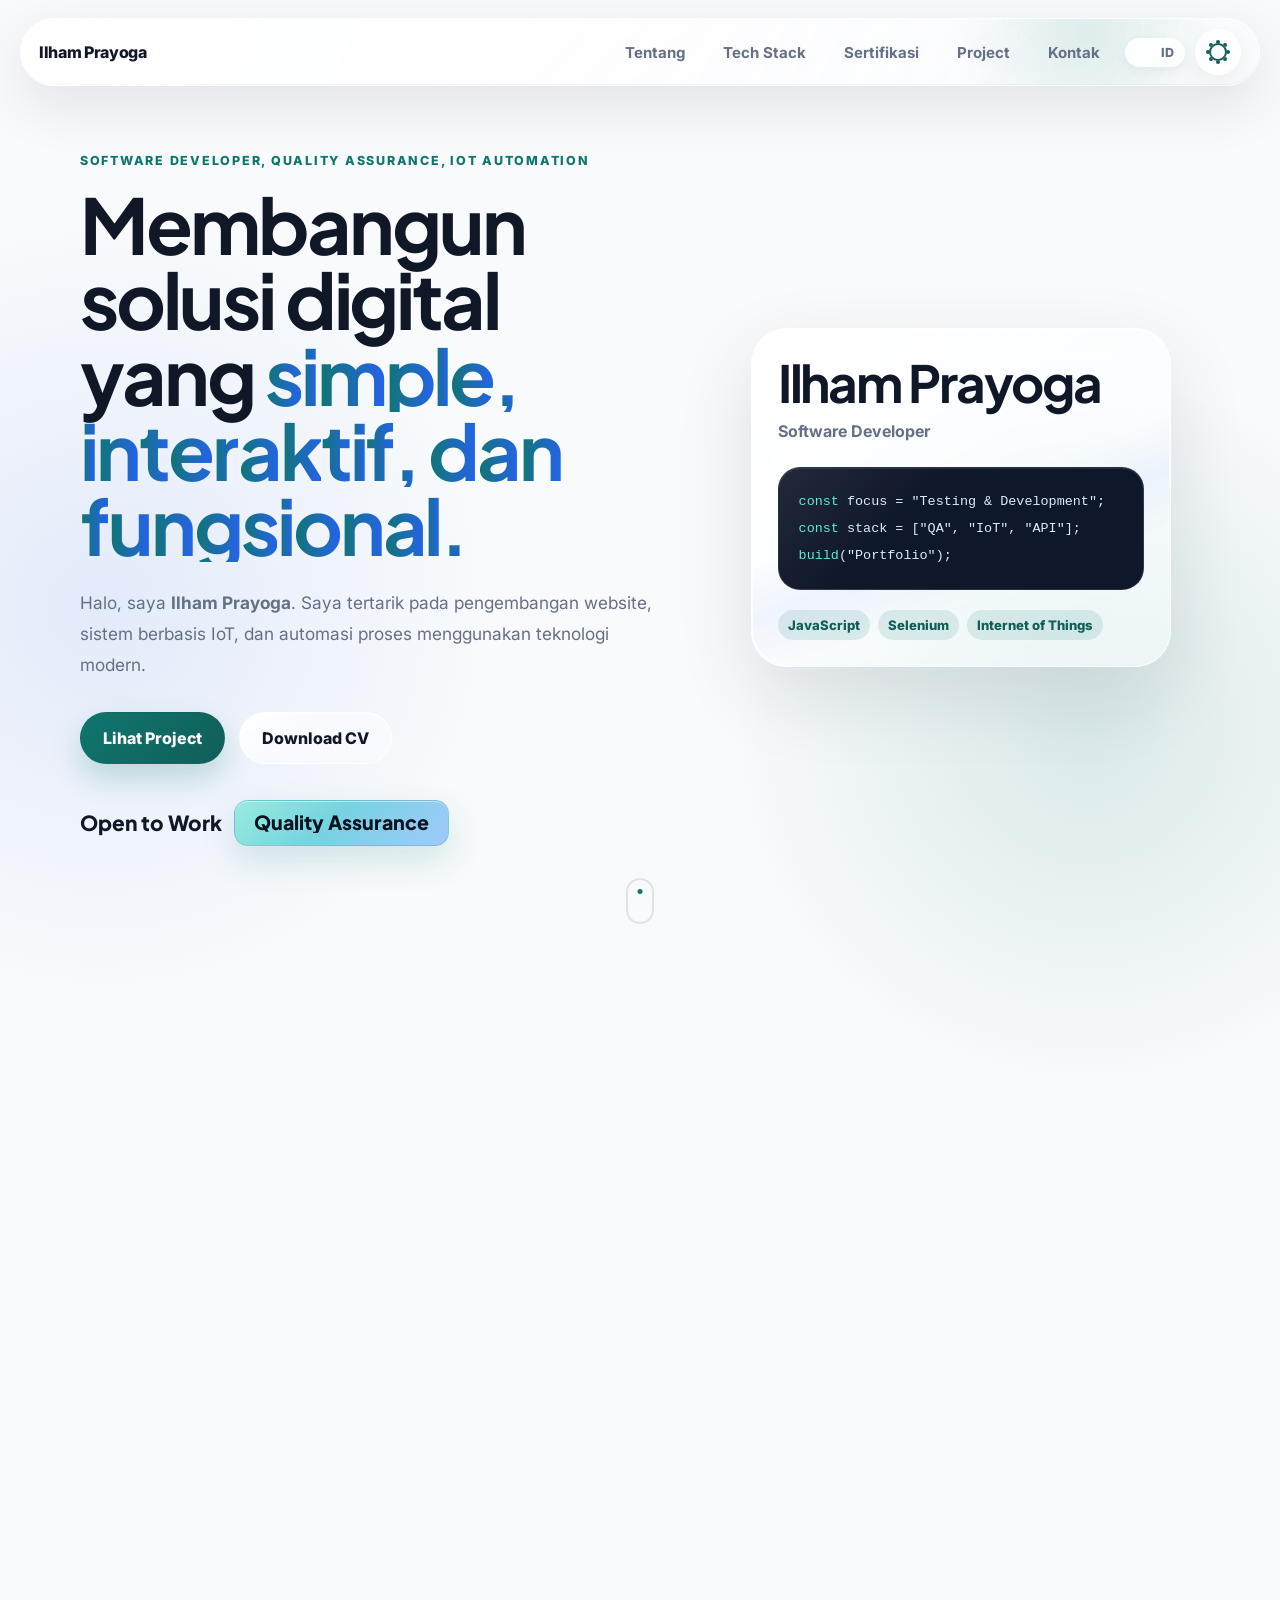
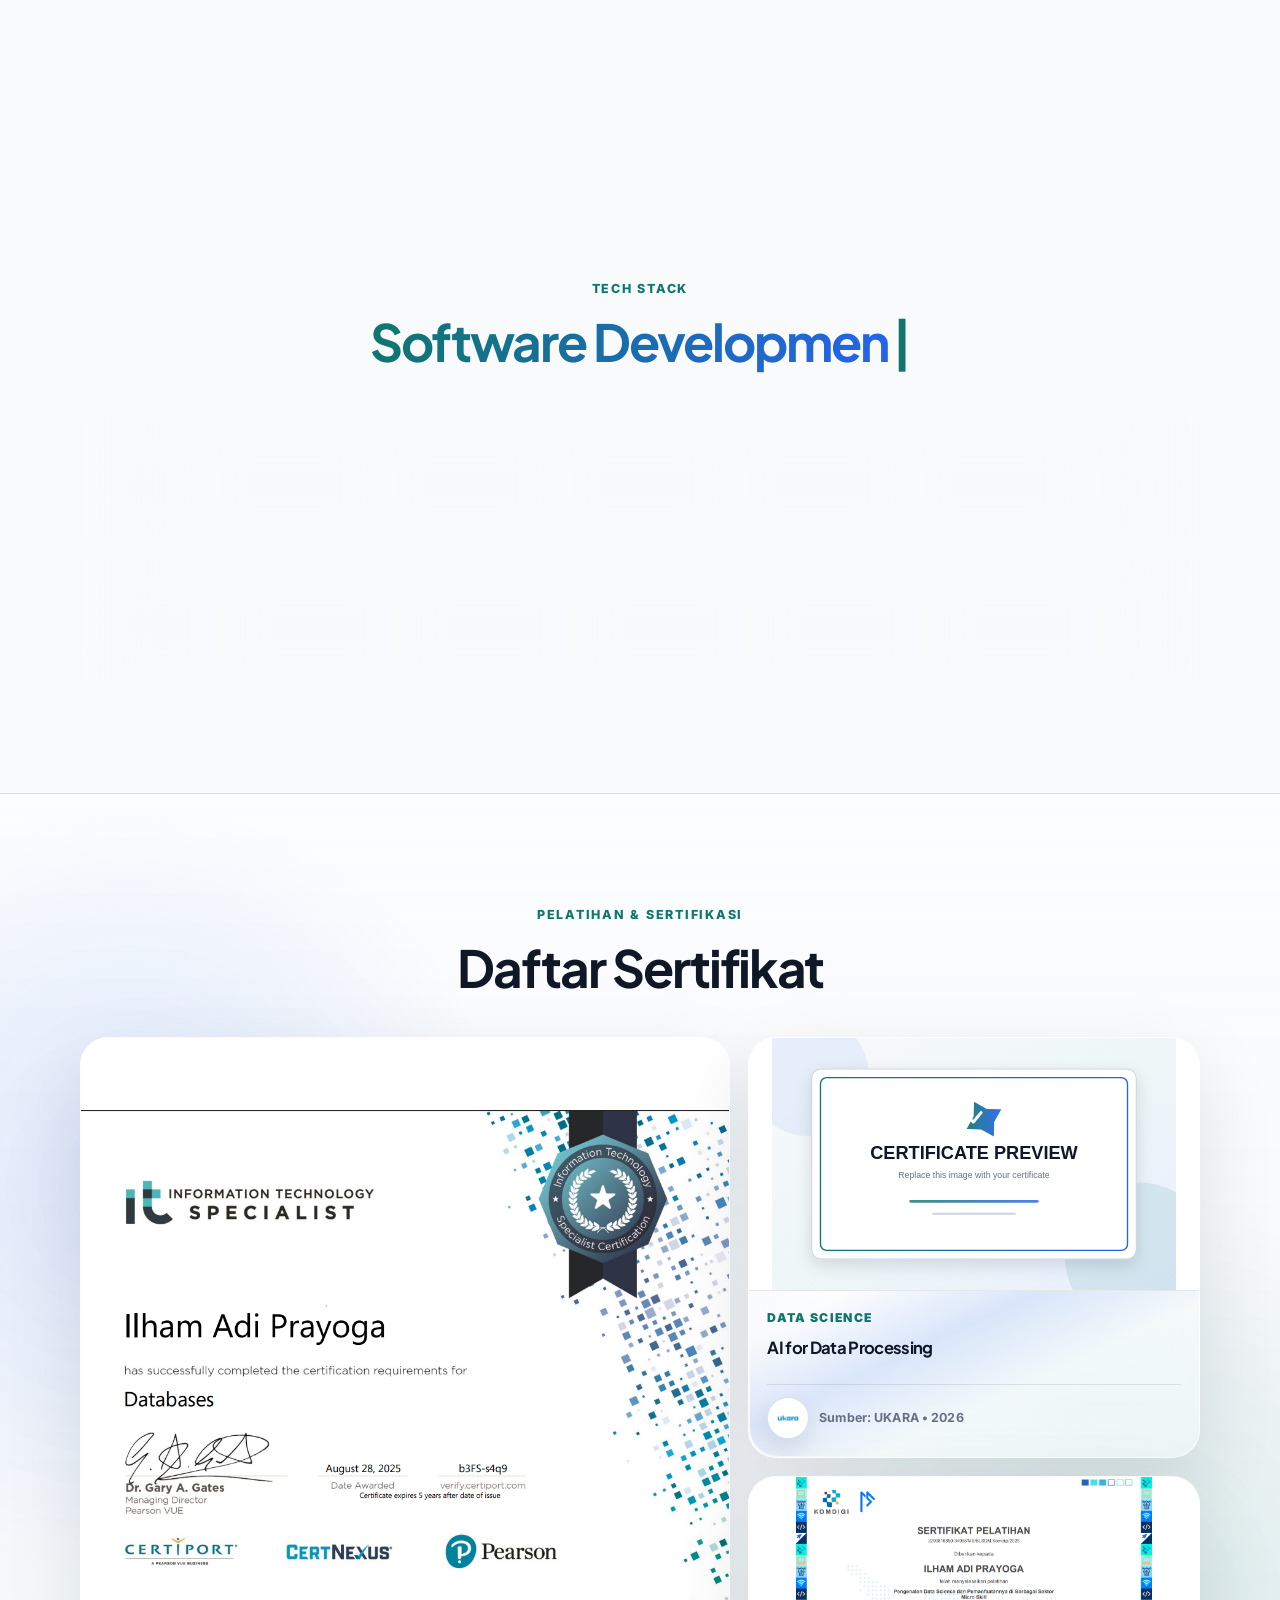
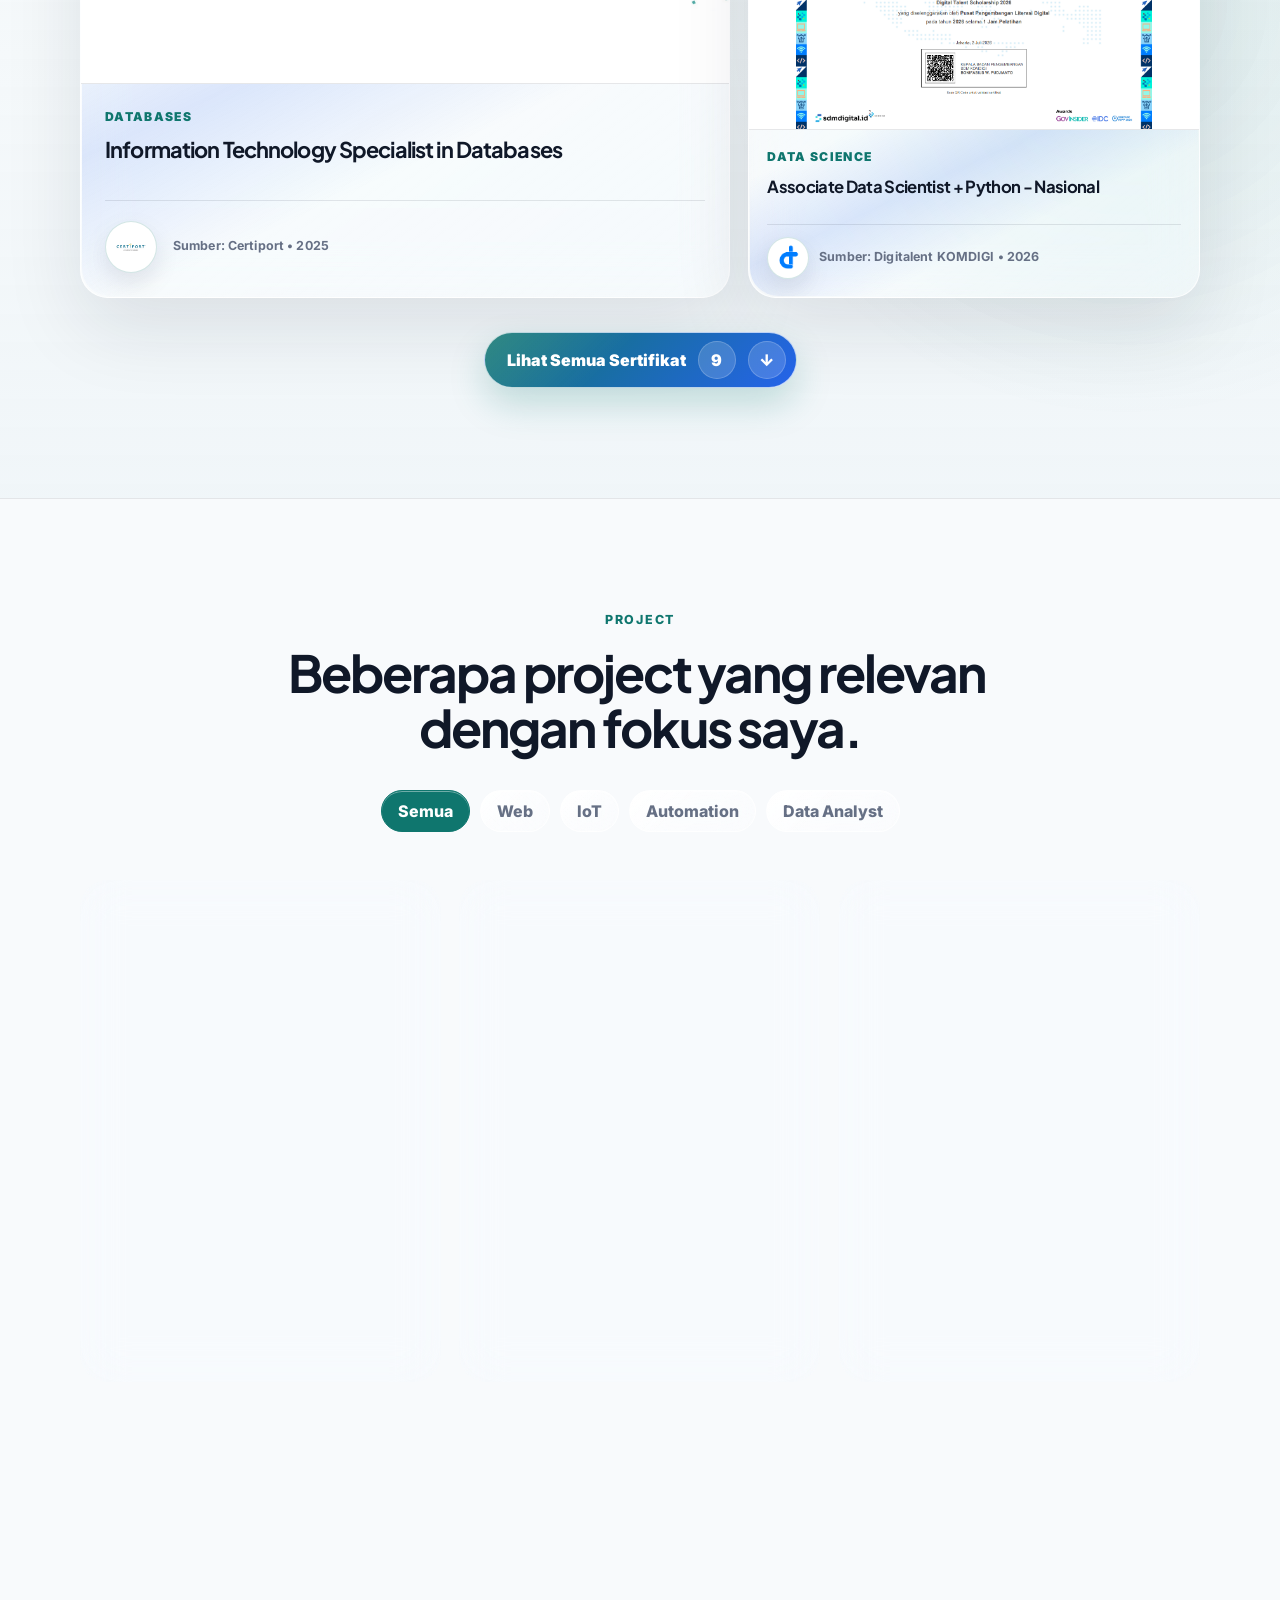
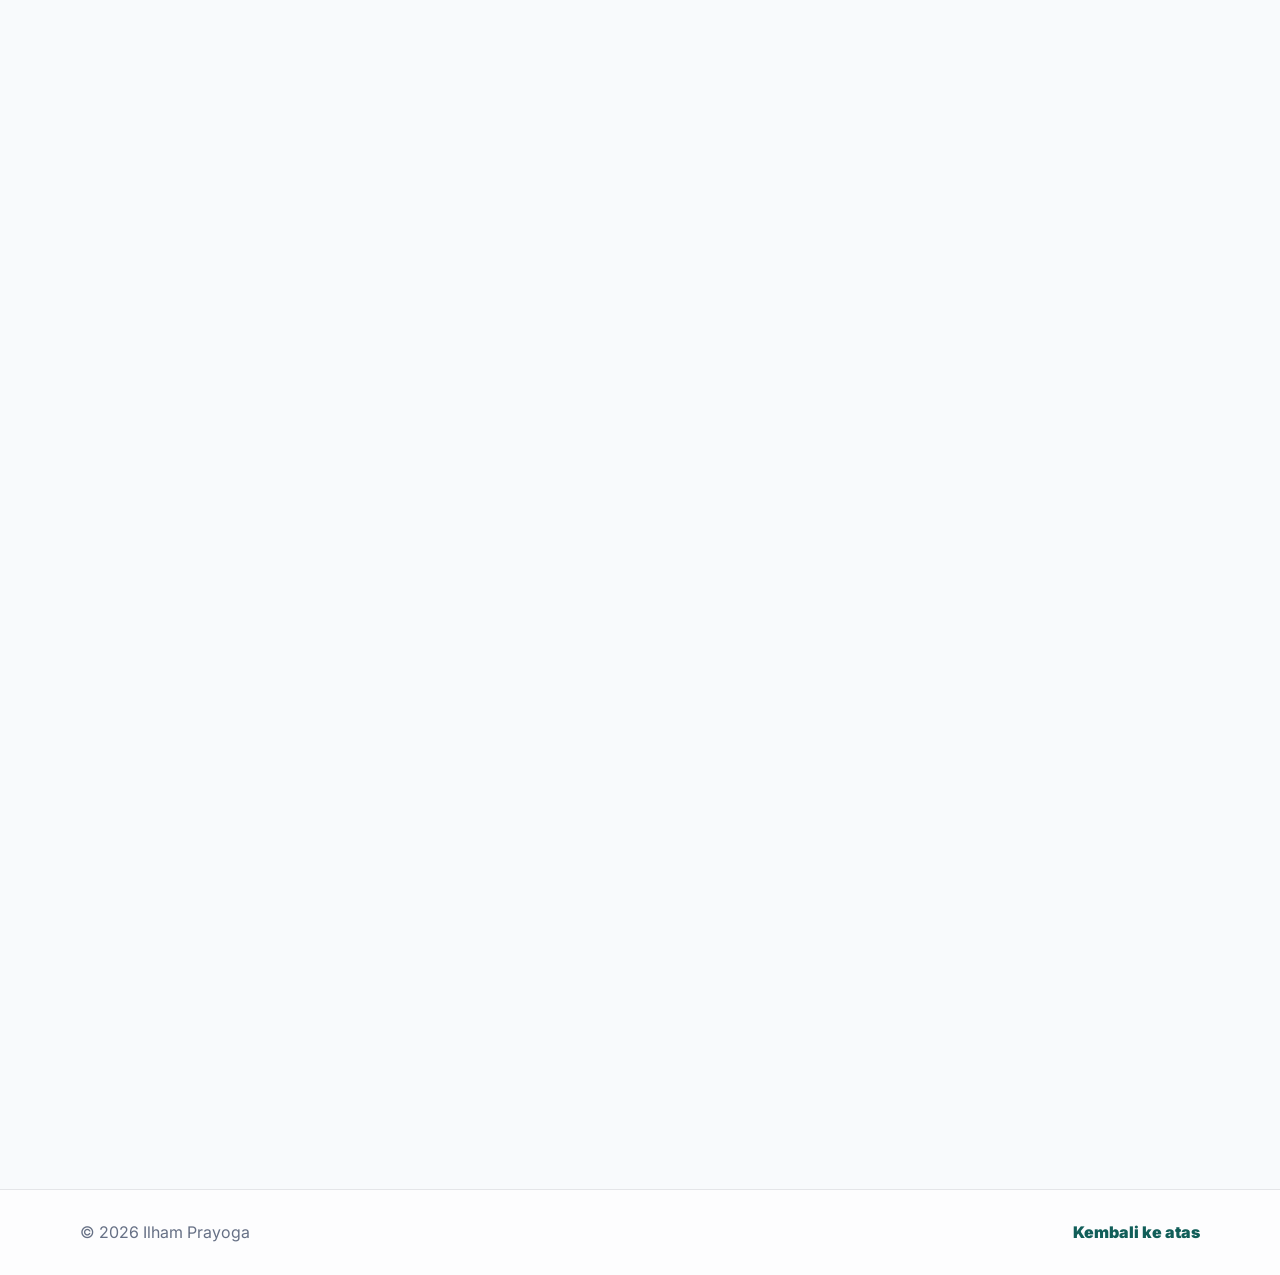
==== commit f405c68b: "feat: implement portfolio base structure with theme toggling, localization, and project/certificate " ====
--- a/index.html
+++ b/index.html
@@ -22,9 +22,9 @@
   <header class="site-header" id="siteHeader">
     <nav class="navbar container" aria-label="Navigasi utama">
       <a href="#home" class="brand" aria-label="Kembali ke beranda">
-        <span class="brand-mark">
+        <!-- <span class="brand-mark">
           <img src="assets/img/profile.png" alt="Foto profil Ilham Prayoga" loading="lazy" />
-        </span>
+        </span> -->
         <span class="brand-text">Ilham Prayoga</span>
       </a>
 
@@ -261,7 +261,7 @@
             data-threshold="0.1"
             data-root-margin="0px"
             data-i18n="certifications.heading"
-          >Daftar Sertifikasi</h2>
+          >Daftar Sertifikat</h2>
         </div>
 
         <div class="certificate-filter reveal" role="group" aria-label="Filter pelatihan dan sertifikasi">
@@ -271,152 +271,7 @@
           <button class="certificate-filter-btn" type="button" data-certificate-filter="training" data-i18n="certifications.filter_training">Pelatihan</button>
         </div>
 
-        <div class="certificates-grid featured-mode" id="certificatesGrid">
-          <article class="certificate-card spotlight-card reveal" data-certificate-category="data">
-            <div class="certificate-image">
-              <img src="assets/img/damc.png" alt="Placeholder gambar sertifikat Data Analytics" loading="lazy" />
-            </div>
-            <div class="certificate-body">
-              <div class="certificate-content">
-                <p class="certificate-type">Data Analyst</p>
-                <h3>Intro to Data Analytics</h3>
-              </div>
-              <div class="certificate-footer">
-                <img class="certificate-institution-logo" src="assets/img/revou.jpeg" alt="" loading="lazy" />
-                <small>Sumber: RevoU • 2026</small>
-              </div>
-            </div>
-          </article>
-
-          <article class="certificate-card spotlight-card reveal delay-1" data-certificate-category="database" data-certificate-featured="primary">
-            <div class="certificate-image">
-              <img src="assets/img/databases.png" alt="Placeholder gambar sertifikat Software Quality Assurance" loading="lazy" />
-            </div>
-            <div class="certificate-body">
-              <div class="certificate-content">
-                <p class="certificate-type">Databases</p>
-                <h3>Information Technology Specialist in Databases</h3>
-              </div>
-              <div class="certificate-footer">
-                <img class="certificate-institution-logo" src="assets/img/certiport.png" alt="" loading="lazy" />
-                <small>Sumber: Certiport • 2025</small>
-              </div>
-            </div>
-          </article>
-
-          <article class="certificate-card spotlight-card reveal delay-2" data-certificate-category="training" data-certificate-featured="tertiary">
-            <div class="certificate-image">
-              <img src="assets/img/data_science.png" alt="Placeholder gambar sertifikat pelatihan profesional" loading="lazy" />
-            </div>
-            <div class="certificate-body">
-              <div class="certificate-content">
-                <p class="certificate-type">Data Science</p>
-                <h3>Associate Data Scientist + Python - Nasional</h3>
-              </div>
-              <div class="certificate-footer">
-                <img class="certificate-institution-logo" src="assets/img/digitalent.png" alt="" loading="lazy" />
-                <small>Sumber: Digitalent KOMDIGI • 2026</small>
-              </div>
-            </div>
-          </article>
-
-          <article class="certificate-card spotlight-card reveal delay-3" data-certificate-category="training">
-            <div class="certificate-image">
-              <img src="assets/img/msib.png" alt="Placeholder gambar sertifikat pelatihan profesional" loading="lazy" />
-            </div>
-            <div class="certificate-body">
-              <div class="certificate-content">
-                <p class="certificate-type">Kampus Merdeka</p>
-                <h3>Studi Independen Bersertifikat Angkatan 7</h3>
-              </div>
-              <div class="certificate-footer">
-                <img class="certificate-institution-logo" src="assets/img/mbkm.jpeg" alt="" loading="lazy" />
-                <small>Sumber: Kampus Merdeka • 2024</small>
-              </div>
-            </div>
-          </article>
-
-          <article class="certificate-card spotlight-card reveal delay-4" data-certificate-category="training">
-            <div class="certificate-image">
-              <img src="assets/img/indobot.png" alt="Placeholder gambar sertifikat pelatihan profesional" loading="lazy" />
-            </div>
-            <div class="certificate-body">
-              <div class="certificate-content">
-                <p class="certificate-type">Internet of Things</p>
-                <h3>IoT Engineer Camp Real Project</h3>
-              </div>
-              <div class="certificate-footer">
-                <img class="certificate-institution-logo" src="assets/img/indobot.jpeg" alt="" loading="lazy" />
-                <small>Sumber: Indobot Academy • 2024</small>
-              </div>
-            </div>
-          </article>
-
-          <article class="certificate-card spotlight-card reveal delay-5" data-certificate-category="training">
-            <div class="certificate-image">
-              <img src="assets/img/jna_vsga.png" alt="Placeholder gambar sertifikat pelatihan profesional" loading="lazy" />
-            </div>
-            <div class="certificate-body">
-              <div class="certificate-content">
-                <p class="certificate-type">Jaringan</p>
-                <h3>Junior Network Administrator</h3>
-              </div>
-              <div class="certificate-footer">
-                <img class="certificate-institution-logo" src="assets/img/digitalent.png" alt="" loading="lazy" />
-                <small>Sumber: Digitalent KOMDIGI • 2024</small>
-              </div>
-            </div>
-          </article>
-
-          <article class="certificate-card spotlight-card reveal delay-5" data-certificate-category="training">
-            <div class="certificate-image">
-              <img src="assets/img/jwd_vsga.png" alt="Placeholder gambar sertifikat pelatihan profesional" loading="lazy" />
-            </div>
-            <div class="certificate-body">
-              <div class="certificate-content">
-                <p class="certificate-type">Pengembangan Web</p>
-                <h3>Junior Web Developer</h3>
-              </div>
-              <div class="certificate-footer">
-                <img class="certificate-institution-logo" src="assets/img/digitalent.png" alt="" loading="lazy" />
-                <small>Sumber: Digitalent KOMDIGI • 2024</small>
-              </div>
-            </div>
-          </article>
-
-          <article class="certificate-card spotlight-card reveal delay-6" data-certificate-category="training">
-            <div class="certificate-image">
-              <img src="assets/img/jna_bnsp.png" alt="Placeholder gambar sertifikat pelatihan profesional" loading="lazy" />
-            </div>
-            <div class="certificate-body">
-              <div class="certificate-content">
-                <p class="certificate-type">Jaringan</p>
-                <h3>Junior Network Administrator</h3>
-              </div>
-              <div class="certificate-footer">
-                <img class="certificate-institution-logo" src="assets/img/lsp.png" alt="" loading="lazy" />
-                <small>Sumber: LSP Informatika BNSP • 2024</small>
-              </div>
-            </div>
-          </article>
-
-          <article class="certificate-card spotlight-card reveal delay-7" data-certificate-category="data" data-certificate-featured="secondary">
-            <div class="certificate-image">
-              <img src="assets/img/certificate-placeholder.svg" alt="Placeholder gambar sertifikat pelatihan profesional" loading="lazy" />
-            </div>
-            <div class="certificate-body">
-              <div class="certificate-content">
-                <p class="certificate-type">Data Science</p>
-                <h3>AI for Data Processing</h3>
-              </div>
-              <div class="certificate-footer">
-                <img class="certificate-institution-logo" src="assets/img/ukara.png" alt="" loading="lazy" />
-                <small>Sumber: UKARA • 2026</small>
-              </div>
-            </div>
-          </article>
-
-        </div>
+        <div class="certificates-grid featured-mode" id="certificatesGrid"></div>
 
         <div class="certificate-gallery-actions reveal">
           <button
@@ -437,7 +292,6 @@
           <p class="certificate-swipe-hint" data-i18n="certifications.swipe_hint">Geser untuk melihat sertifikat unggulan lainnya →</p>
         </div>
       </div>
-
     </section>
 
     <div class="certificate-modal" id="certificateModal" aria-hidden="true">
@@ -481,154 +335,7 @@
           <button class="filter-btn" data-filter="data">Data Analyst</button>
         </div>
 
-        <div class="projects-grid">
-          <article class="project-card spotlight-card reveal" data-category="iot">
-            <div class="project-image">
-              <img src="assets/img/project1.png" alt="Smart Drip Irrigation System" loading="lazy">
-            </div>
-            <div class="project-content">
-              <h3>Smart Drip Irrigation System</h3>
-              <p data-i18n="project1.desc">
-                Sistem irigasi tetes berbasis IoT untuk tanaman cabai menggunakan perhitungan
-                ETc Hargreaves-Samani dan Fuzzy Logic.
-              </p>
-              <div class="project-tags">
-                <span>ESP8266</span>
-                <span>Fuzzy Logic</span>
-                <span>ETc</span>
-              </div>
-              <div class="project-links">
-                <a href="#" target="_blank" aria-label="Lihat demo Smart Drip">Demo</a>
-                <a href="https://github.com/ilhampryga/SmartDrip-Page.git" target="_blank" aria-label="Lihat repository Smart Drip">GitHub</a>
-              </div>
-            </div>
-          </article>
-
-          <article class="project-card spotlight-card reveal delay-1" data-category="automation">
-            <div class="project-image">
-              <img src="assets/img/project2.png" alt="Telegram Finance Tracker" loading="lazy">
-            </div>
-            <div class="project-content">
-              <h3>Kuningan Trip</h3>
-              <p data-i18n="project2.desc">
-                Workflow otomatis untuk mencatat pemasukan dan pengeluaran melalui Telegram,
-                kemudian menyimpan data ke Google Sheets.
-              </p>
-              <div class="project-tags">
-                <span>React</span>
-                <span>JavaScript</span>
-                <span>API</span>
-              </div>
-              <div class="project-links">
-                <a href="#" target="_blank"">Demo</a>
-                <a href="#" target="_blank">GitHub</a>
-              </div>
-            </div>
-          </article>
-
-          <article class="project-card spotlight-card reveal delay-2" data-category="web">
-            <div class="project-image">
-              <img src="assets/img/project3.png" alt="Website Blog Informasi" loading="lazy">
-            </div>
-            <div class="project-content">
-              <h3>Vanillablue Photo Studio</h3>
-              <p data-i18n="project3.desc">
-                Website blog ringan dan responsif dengan struktur konten rapi, SEO-friendly,
-                serta sistem komentar yang mudah dikelola.
-              </p>
-              <div class="project-tags">
-                <span>Laravel</span>
-                <span>CSS</span>
-                <span>MySQL</span>
-              </div>
-              <div class="project-links">
-                <a href="#" target="_blank">Demo</a>
-                <a href="#" target="_blank">GitHub</a>
-              </div>
-            </div>
-          </article>
-
-          <div class="projects-bottom-row">
-            <article class="project-card spotlight-card reveal" data-category="web">
-              <div class="project-image">
-                <img src="assets/img/project4.png" alt="Landing Page UMKM" loading="lazy">
-              </div>
-              <div class="project-content">
-                <h3>Waste 2 Gold: SIMBARA</h3>
-                <p data-i18n="project4.desc">
-                  Halaman promosi responsif untuk bisnis lokal dengan tampilan modern,
-                  CTA yang jelas, dan struktur informasi yang mudah dipindai.
-                </p>
-                <div class="project-tags">
-                  <span>RFID</span>
-                  <span>SIM800L</span>
-                  <span>Mobile</span>
-                </div>
-                <div class="project-links">
-                  <a href="#" target="_blank">Demo</a>
-                  <a href="#" target="_blank">GitHub</a>
-                </div>
-              </div>
-            </article>
-
-            <article class="project-card spotlight-card reveal delay-1" data-category="automation">
-              <div class="project-image">
-                <img src="assets/img/project5.png" alt="Workflow Notifikasi Otomatis" loading="lazy">
-              </div>
-              <div class="project-content">
-                <h3 data-i18n="project5.title">Workflow Notifikasi Otomatis</h3>
-                <p data-i18n="project5.desc">
-                  Automasi pengiriman notifikasi dari data formulir dan API eksternal
-                  untuk mempercepat proses follow-up dan pelaporan.
-                </p>
-                <div class="project-tags">
-                  <span>n8n</span>
-                  <span>API</span>
-                  <span>Webhook</span>
-                </div>
-                <div class="project-links">
-                  <a href="#" target="_blank">Demo</a>
-                  <a href="#" target="_blank">GitHub</a>
-                </div>
-              </div>
-            </article>
-
-            <article
-              class="project-card project-card--data spotlight-card reveal delay-2"
-              data-category="data"
-              data-data-project
-              data-dashboard-url=""
-              data-notebook-url=""
-            >
-              <div class="project-image">
-                <img src="assets/img/data-analytics-project-placeholder.svg" alt="Preview Data Analytics Dashboard" loading="lazy">
-              </div>
-              <div class="project-content">
-                <h3 data-i18n="data_project.title">Data Analytics Dashboard</h3>
-                <p data-i18n="data_project.desc">
-                  Project analisis data end-to-end yang mengubah data mentah menjadi insight
-                  dan visualisasi interaktif melalui dashboard Tableau.
-                </p>
-                <div class="project-tags">
-                  <span>Tableau</span>
-                  <span>Python</span>
-                  <span>Google Colab</span>
-                </div>
-                <div class="project-links">
-                  <a class="data-dashboard-link" href="#" target="_blank" rel="noopener">Dashboard</a>
-                  <button class="project-link-button" type="button" data-case-study-open>Case Study</button>
-                </div>
-              </div>
-            </article>
-
-            <article class="project-card project-card--coming-soon border-glow-card reveal delay-2" data-category="soon">
-              <span class="edge-light" aria-hidden="true"></span>
-              <div class="border-glow-inner">
-                <p data-i18n="projects.coming_soon">Coming Soon Project...</p>
-              </div>
-            </article>
-          </div>
-        </div>
+        <div class="projects-grid" id="projectsGrid"></div>
       </div>
     </section>
 
@@ -644,14 +351,14 @@
         </div>
 
         <div class="case-study-content">
-          <p class="case-study-eyebrow" data-i18n="case_study.eyebrow">Data Analyst Project</p>
-          <h3 id="caseStudyTitle" data-i18n="data_project.title">Data Analytics Dashboard</h3>
+          <p class="case-study-eyebrow">Data Analyst Project</p>
+          <h3 id="caseStudyTitle">Data Analytics Dashboard</h3>
           <div class="case-study-description">
-            <p data-i18n="case_study.description">
+            <p data-case-study-description>
               Studi kasus ini mendokumentasikan proses analisis mulai dari memahami kebutuhan,
               membersihkan data, melakukan eksplorasi, hingga menyusun insight pada dashboard Tableau.
             </p>
-            <p data-i18n="case_study.details">
+            <p data-case-study-details>
               Notebook digunakan untuk proses data preparation dan exploratory data analysis,
               sedangkan dashboard menyajikan hasil akhir agar mudah dipahami dan digunakan dalam pengambilan keputusan.
             </p>
@@ -677,7 +384,7 @@
         </div>
 
         <div class="contact-card reveal delay-1">
-          <a href="mailto:ilhamadi460@gmail.com" target="_blank" class="contact-link">
+          <a href="mailto:ilhamadi460@gmail.com" class="contact-link">
             <span>Email</span>
             <strong>ilhamadi460@gmail.com</strong>
           </a>
@@ -705,6 +412,8 @@
     </div>
   </footer>
 
+  <script src="assets/js/data/certificates.js"></script>
+  <script src="assets/js/data/projects.js"></script>
   <script src="assets/js/script.js"></script>
 </body>
 </html>
--- a/assets/css/style.css
+++ b/assets/css/style.css
@@ -1681,9 +1681,15 @@
 }
 
 .featured-mode .certificate-card[data-certificate-featured="primary"] .certificate-image {
-  min-height: 0;
+  height: auto;
   flex: 1 1 auto;
-  aspect-ratio: auto;
+  aspect-ratio: 16 / 9;
+  border-right: 0;
+  border-bottom: 1px solid var(--border);
+}
+
+.featured-mode .certificate-card[data-certificate-featured="primary"] .certificate-image img {
+  object-fit: contain;
 }
 
 .featured-mode .certificate-card[data-certificate-featured="primary"] .certificate-body {
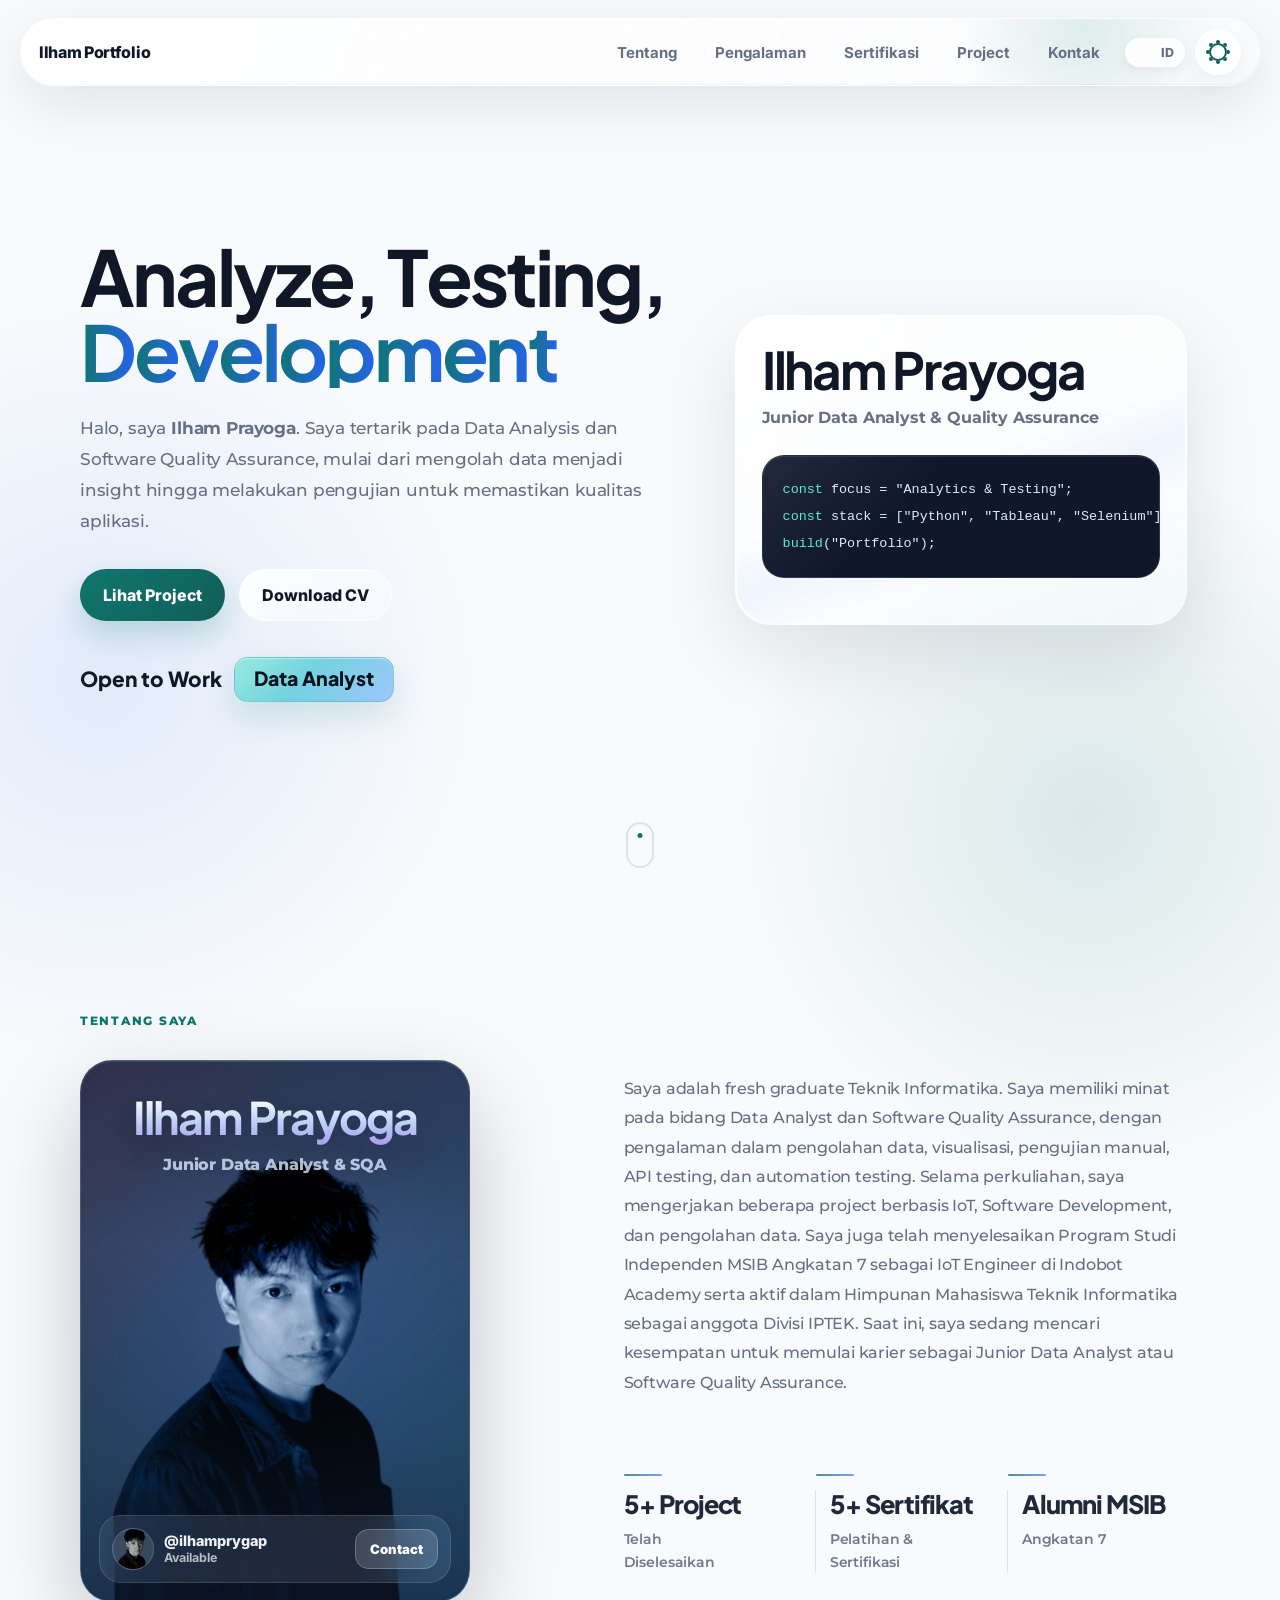
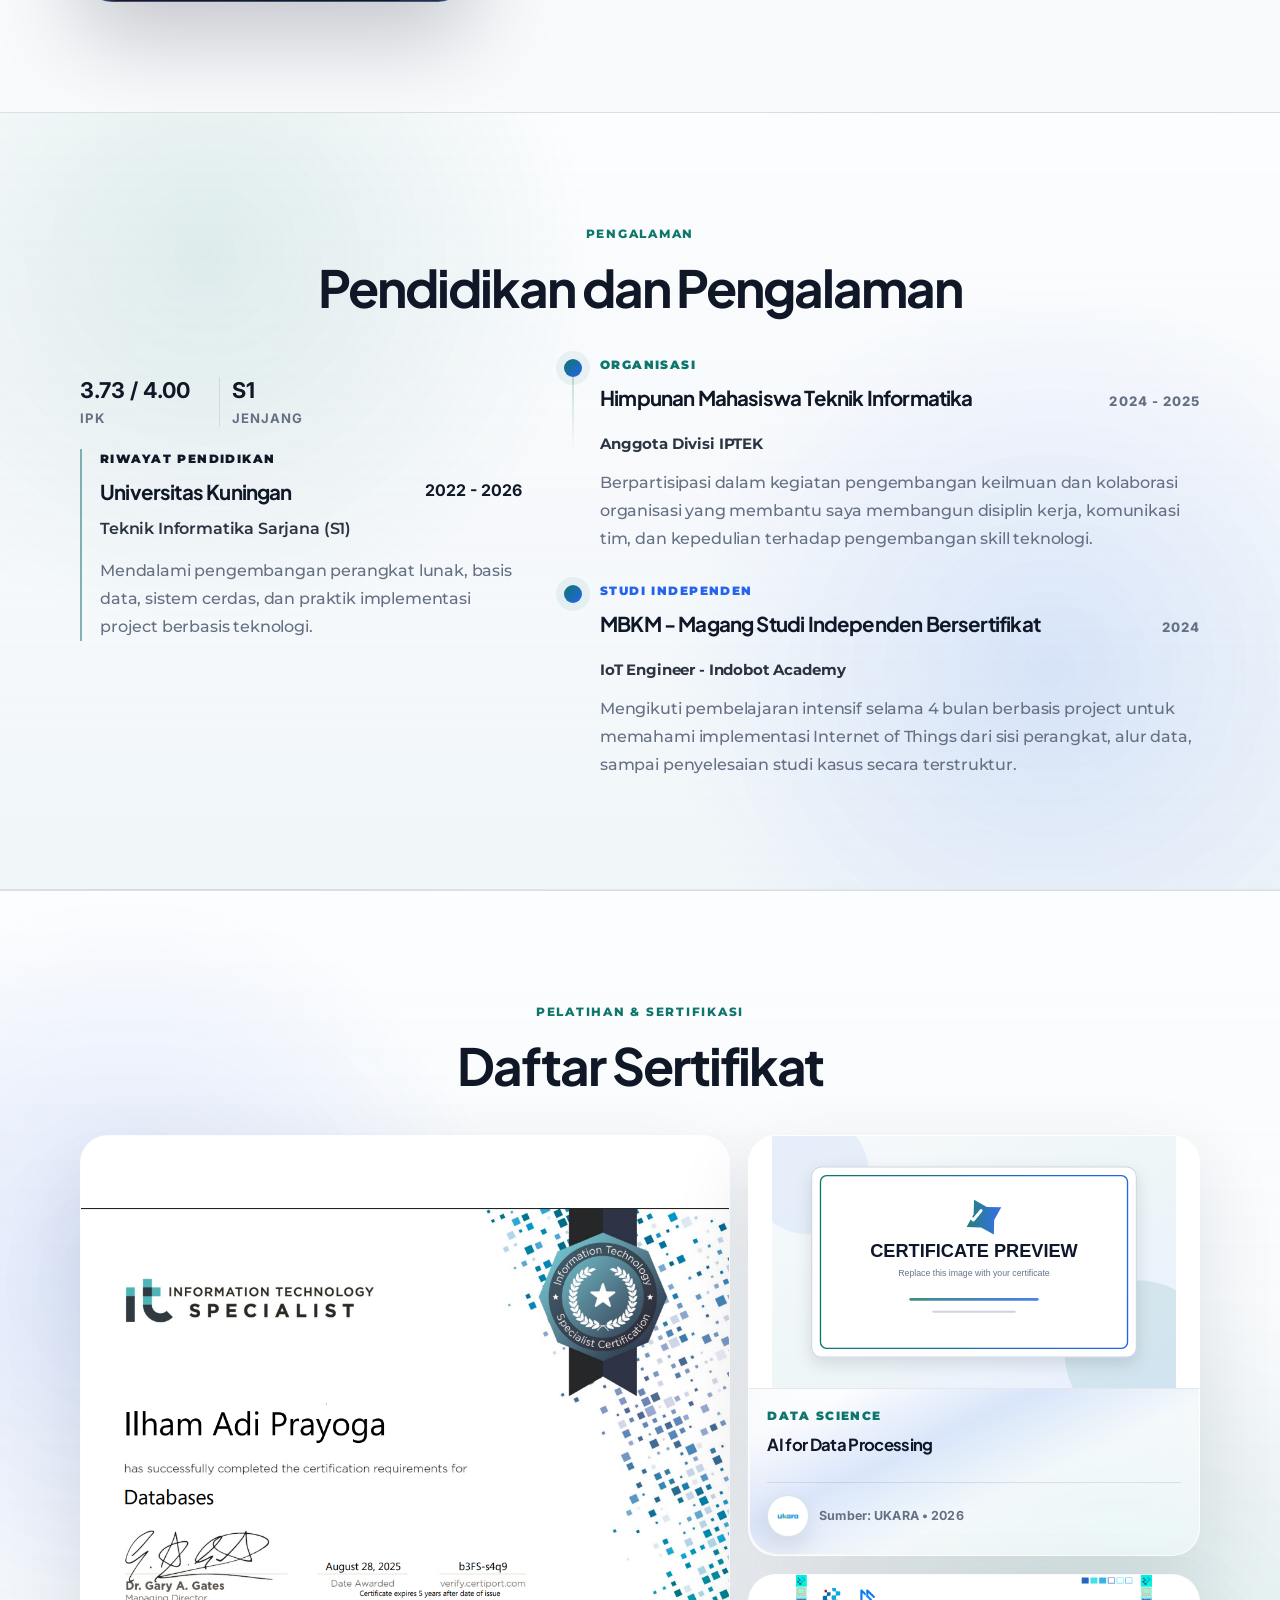
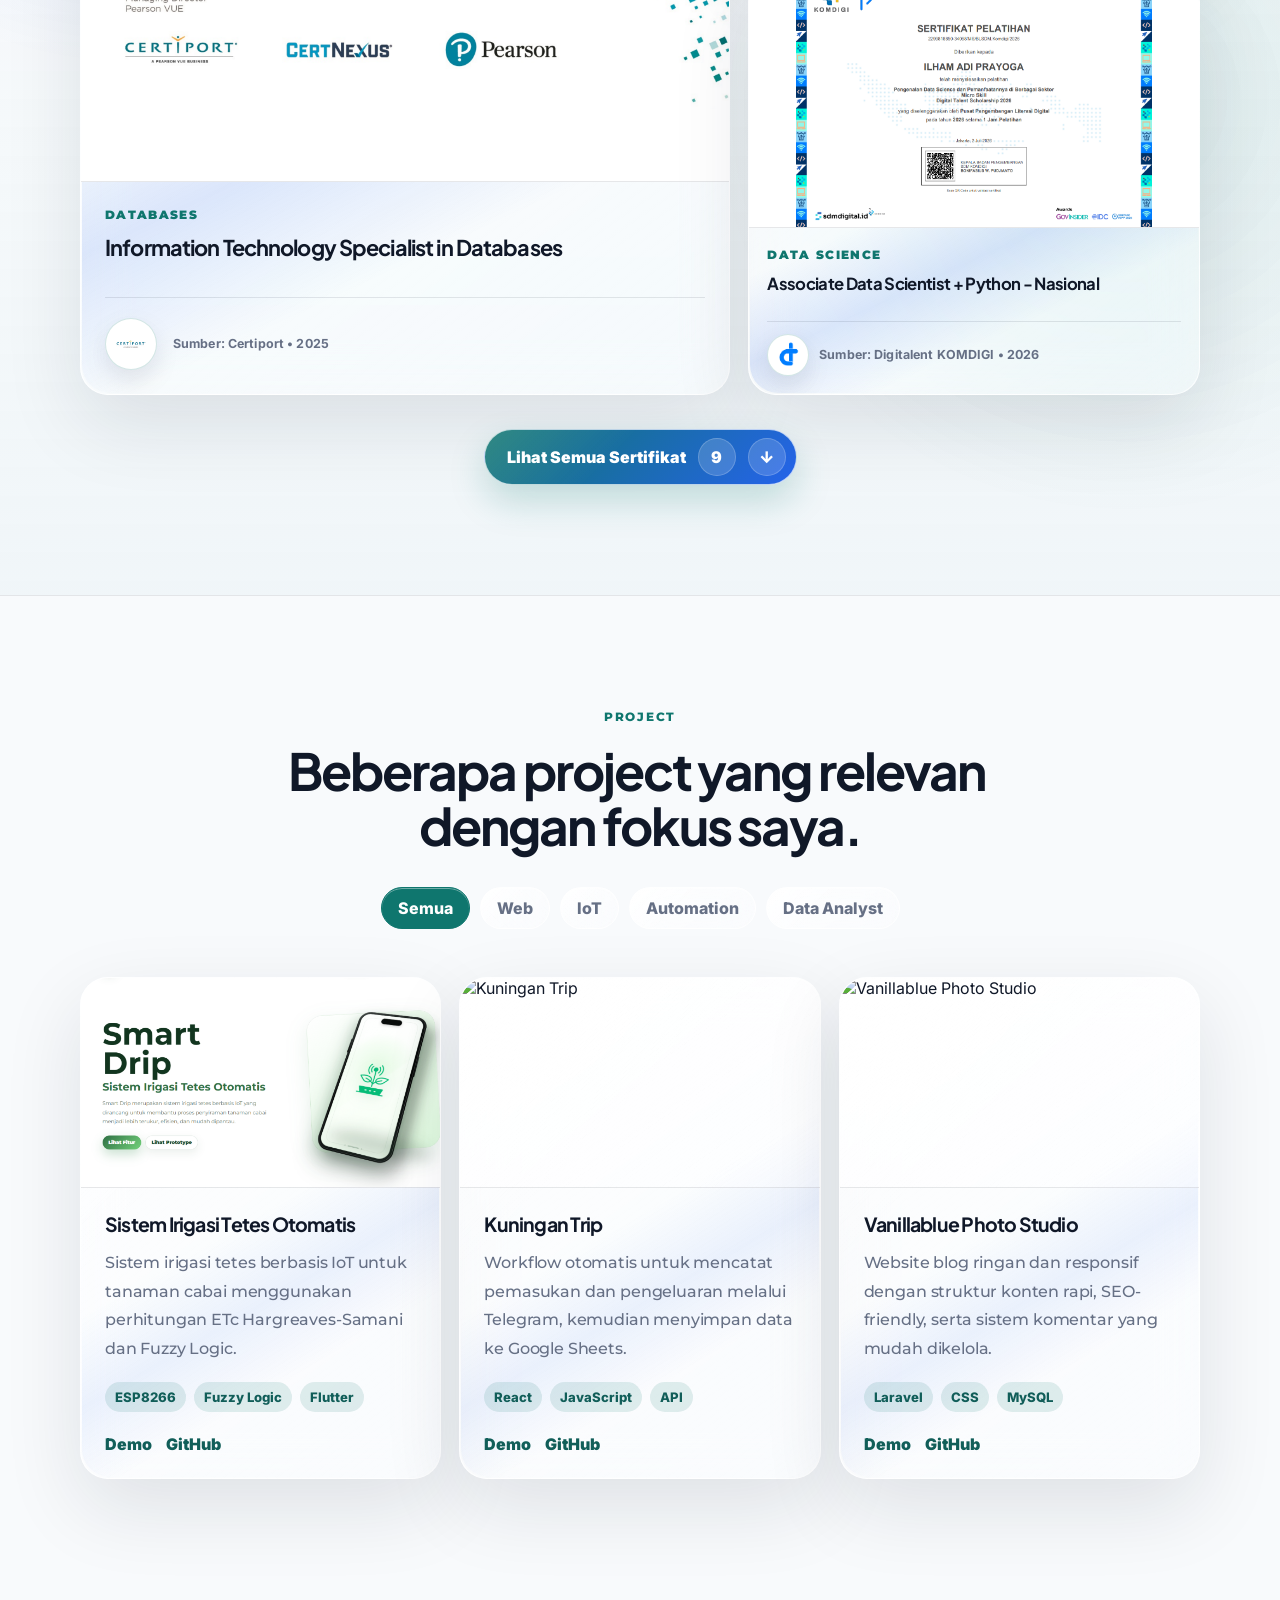
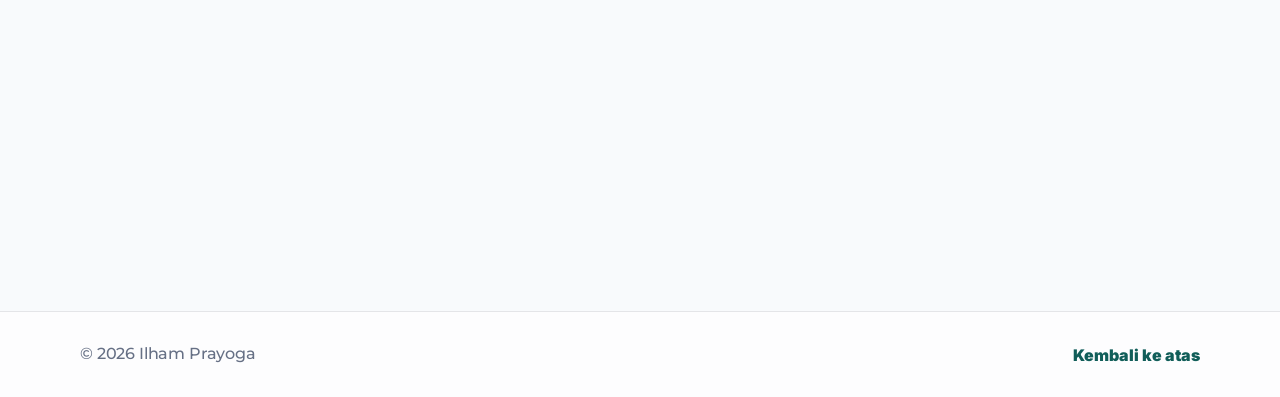
==== commit a1dae579: "feat: initialize portfolio project data, experience structures, and core site logic" ====
--- a/index.html
+++ b/index.html
@@ -14,30 +14,30 @@
   <link rel="stylesheet" href="https://cdn.jsdelivr.net/gh/devicons/devicon@latest/devicon.min.css">
   <link rel="preconnect" href="https://fonts.googleapis.com">
   <link rel="preconnect" href="https://fonts.gstatic.com" crossorigin>
-  <link href="https://fonts.googleapis.com/css2?family=Inter:wght@400;500;600;700;800&family=Plus+Jakarta+Sans:wght@500;600;700;800&display=swap" rel="stylesheet">
+  <link href="https://fonts.googleapis.com/css2?family=Inter:wght@400;500;600;700;800&family=Montserrat:wght@400;500;600;700;800&family=Plus+Jakarta+Sans:wght@500;600;700;800&display=swap" rel="stylesheet">
 </head>
 <body>
   <div class="cursor-glow" aria-hidden="true"></div>
 
   <header class="site-header" id="siteHeader">
-    <nav class="navbar container" aria-label="Navigasi utama">
-      <a href="#home" class="brand" aria-label="Kembali ke beranda">
+    <nav class="navbar container" aria-label="Navigasi utama" data-i18n-aria-label="aria.nav">
+      <a href="#home" class="brand" aria-label="Kembali ke beranda" data-i18n-aria-label="aria.home">
         <!-- <span class="brand-mark">
           <img src="assets/img/profile.png" alt="Foto profil Ilham Prayoga" loading="lazy" />
         </span> -->
-        <span class="brand-text">Ilham Prayoga</span>
+        <span class="brand-text">Ilham Portfolio</span>
       </a>
 
-      <div class="nav-actions">
+        <div class="nav-actions">
         <div class="nav-menu" id="navMenu">
           <a href="#about" data-i18n="nav.about">Tentang</a>
-          <a href="#tech-stack" data-i18n="nav.techstack">Tech Stack</a>
+          <a href="#experience" data-i18n="nav.experience">Pengalaman</a>
           <a href="#certifications" data-i18n="nav.certifications">Sertifikasi</a>
           <a href="#projects" data-i18n="nav.projects">Project</a>
           <a href="#contact" data-i18n="nav.contact">Kontak</a>
         </div>
 
-        <button class="lang-toggle" id="langToggle" type="button" aria-label="Ganti bahasa">
+        <button class="lang-toggle" id="langToggle" type="button" aria-label="Ganti bahasa" data-i18n-aria-label="aria.lang">
           <img class="lang-icon-id" src="https://flagcdn.com/w40/id.png" alt="" width="20" height="14" />
           <img class="lang-icon-en" src="https://flagcdn.com/w40/gb.png" alt="" width="20" height="14" style="display: none;" />
           <span class="lang-text">ID</span>
@@ -48,7 +48,7 @@
           <span class="theme-icon theme-icon-moon" aria-hidden="true"></span>
         </button>
 
-        <button class="nav-toggle" id="navToggle" aria-label="Buka menu navigasi" aria-expanded="false">
+        <button class="nav-toggle" id="navToggle" aria-label="Buka menu navigasi" aria-expanded="false" data-i18n-aria-label="aria.nav_toggle">
           <span></span>
           <span></span>
           <span></span>
@@ -61,7 +61,7 @@
     <section class="hero section" id="home">
       <div class="hero-grid container">
         <div class="hero-content reveal">
-          <p class="eyebrow" data-i18n="hero.eyebrow">Software Developer, Quality Assurance, IoT Automation</p>
+          <!-- <p class="eyebrow" data-i18n="hero.eyebrow">Software Development, Quality Assurance, Data Analyst</p> -->
           <h1
             class="hero-title split-parent"
             data-split-text
@@ -71,10 +71,10 @@
             data-split-root-margin="-100px"
             data-i18n="hero.title"
             data-i18n-html="true"
-          >Membangun solusi digital yang <span class="gradient-text">simple, interaktif, dan fungsional.</span></h1>
+          >Analyze, Testing,<span class="gradient-text">Development</span></h1>
           <p class="hero-description" data-i18n="hero.description" data-i18n-html="true">
-            Halo, saya <strong>Ilham Prayoga</strong>. Saya tertarik pada pengembangan website,
-            sistem berbasis IoT, dan automasi proses menggunakan teknologi modern.
+            Halo, saya <strong>Ilham Prayoga</strong>. Saya tertarik pada Data Analysis dan Software Quality Assurance, 
+              mulai dari mengolah data menjadi insight hingga melakukan pengujian untuk memastikan kualitas aplikasi.
           </p>
 
           <div class="hero-actions">
@@ -87,7 +87,7 @@
             <span
               class="text-rotate hero-rotating-text"
               data-rotating-text
-              data-texts='["Software Development", "IoT Systems", "Quality Assurance"]'
+              data-texts='["Software Development", "Data Analyst", "Quality Assurance", "IoT Automation"]'
               data-rotation-interval="3200"
               data-stagger-duration="38"
               data-stagger-from="random"
@@ -101,26 +101,20 @@
             <div class="profile-top">
               <div class="profile-top-copy">
                 <h2>Ilham Prayoga</h2>
-                <p>Software Developer</p>
+                <p data-i18n="hero.card_role">Junior Data Analyst &amp; Quality Assurance</p>
               </div>
             </div>
 
             <div class="code-preview">
-              <div class="code-line"><span>const</span> focus = "Testing & Development";</div>
-              <div class="code-line"><span>const</span> stack = ["QA", "IoT", "API"];</div>
+              <div class="code-line" data-i18n="hero.code_focus" data-i18n-html="true"><span>const</span> focus = "Analytics &amp; Testing";</div>
+              <div class="code-line" data-i18n="hero.code_stack" data-i18n-html="true"><span>const</span> stack = ["Python", "Tableau", "Selenium"];</div>
               <div class="code-line"><span>build</span>("Portfolio");</div>
             </div>
-
-            <div class="mini-tags">
-              <span>JavaScript</span>
-              <span>Selenium</span>
-              <span>Internet of Things</span>
-            </div>
-          </div>
-        </div>
-      </div>
-
-      <a href="#about" class="scroll-indicator" aria-label="Scroll ke bagian tentang">
+          </div>
+        </div>
+      </div>
+
+      <a href="#about" class="scroll-indicator" aria-label="Scroll ke bagian tentang" data-i18n-aria-label="aria.scroll_about">
         <span></span>
       </a>
     </section>
@@ -135,14 +129,14 @@
             style="--inner-gradient: linear-gradient(145deg, rgba(96, 73, 110, 0.45) 0%, rgba(113, 196, 255, 0.26) 100%); --behind-glow-color: rgba(125, 190, 255, 0.45);"
           >
             <div class="profile-card-shell">
-              <section class="profile-card-reactbits" aria-label="Profil Ilham Prayoga">
+              <section class="profile-card-reactbits" aria-label="Profil Ilham Prayoga" data-i18n-aria-label="aria.profile">
                 <div class="profile-card-pattern" aria-hidden="true"></div>
                 <div class="profile-card-shine" aria-hidden="true"></div>
                 <div class="profile-card-glare" aria-hidden="true"></div>
 
                 <div class="profile-details">
                   <h3>Ilham Prayoga</h3>
-                  <p>Software Developer</p>
+                  <p data-i18n="about.card_role">Junior Data Analyst &amp; SQA</p>
                 </div>
 
                 <img class="profile-avatar-main" src="assets/img/profile.png" alt="Foto profil Ilham Prayoga" loading="lazy" />
@@ -152,10 +146,10 @@
                     <img class="profile-mini-avatar" src="assets/img/profile.png" alt="" loading="lazy" />
                     <div class="profile-user-text">
                       <div class="profile-handle">@ilhamprygap</div>
-                      <div class="profile-status">Available</div>
+                      <div class="profile-status" data-i18n="about.profile_status">Available</div>
                     </div>
                   </div>
-                  <a class="profile-contact-btn" href="#contact" aria-label="Hubungi Ilham Prayoga">Contact</a>
+                  <a class="profile-contact-btn" href="#contact" aria-label="Hubungi Ilham Prayoga" data-i18n="about.profile_contact" data-i18n-aria-label="aria.contact_ilham">Contact</a>
                 </div>
               </section>
             </div>
@@ -164,14 +158,178 @@
 
         <div class="section-text reveal delay-1">
           <p data-i18n="about.p1">
-            Saya adalah mahasiswa Teknik Informatika yang memiliki ketertarikan pada
-            pengembangan aplikasi web, sistem IoT, integrasi API, dan automasi workflow.
-            Saya senang membangun project yang tidak hanya terlihat menarik, tetapi juga
-            memiliki fungsi nyata untuk membantu aktivitas pengguna.
+            Saya adalah fresh graduate Teknik Informatika. Saya memiliki minat pada bidang Data Analyst 
+            dan Software Quality Assurance, dengan pengalaman dalam pengolahan data, visualisasi, pengujian manual, 
+            API testing, dan automation testing. Selama perkuliahan, saya mengerjakan beberapa project berbasis IoT, Software Development, 
+            dan pengolahan data. Saya juga telah menyelesaikan Program Studi Independen MSIB Angkatan 7 sebagai IoT Engineer di Indobot Academy 
+            serta aktif dalam Himpunan Mahasiswa Teknik Informatika sebagai anggota Divisi IPTEK. Saat ini, saya sedang mencari kesempatan untuk 
+            memulai karier sebagai Junior Data Analyst atau Software Quality Assurance.
           </p>
-        </div>
-      </div>
-    </section>
+          <div class="about-highlights" aria-label="Ringkasan pencapaian">
+            <div class="about-highlight-item">
+              <strong data-i18n="about.stat_projects_title">5+ Project</strong>
+              <span data-i18n="about.stat_projects_line1">Telah</span>
+              <span data-i18n="about.stat_projects_line2">Diselesaikan</span>
+            </div>
+            <div class="about-highlight-item">
+              <strong data-i18n="about.stat_certs_title">5+ Sertifikat</strong>
+              <span data-i18n="about.stat_certs_line1">Pelatihan &amp;</span>
+              <span data-i18n="about.stat_certs_line2">Sertifikasi</span>
+            </div>
+            <div class="about-highlight-item">
+              <strong data-i18n="about.stat_msib_title">Alumni MSIB</strong>
+              <span data-i18n="about.stat_msib_line1">Angkatan 7</span>
+            </div>
+          </div>
+        </div>
+      </div>
+    </section>
+
+    <section class="section experience-section" id="experience">
+      <div class="container">
+        <div class="section-heading centered reveal">
+          <p class="eyebrow" data-i18n="experience.eyebrow">Pengalaman</p>
+          <h2
+            class="blur-text"
+            data-blur-text
+            data-animate-by="words"
+            data-direction="top"
+            data-delay="180"
+            data-step-duration="720"
+            data-threshold="0.1"
+            data-root-margin="0px"
+            data-i18n="experience.heading"
+          >Pendidikan dan Pengalaman</h2>
+        </div>
+
+        <div class="experience-layout">
+          <div class="experience-overview reveal delay-1" id="experienceOverview"></div>
+          <div class="experience-grid" id="experienceGrid"></div>
+        </div>
+      </div>
+    </section>
+
+    <section class="section certifications-section" id="certifications">
+      <div class="container">
+        <div class="section-heading centered reveal">
+          <p class="eyebrow" data-i18n="certifications.eyebrow">Pelatihan &amp; Sertifikasi</p>
+          <h2
+            class="blur-text"
+            data-blur-text
+            data-animate-by="words"
+            data-direction="top"
+            data-delay="180"
+            data-step-duration="720"
+            data-threshold="0.1"
+            data-root-margin="0px"
+            data-i18n="certifications.heading"
+          >Daftar Sertifikat</h2>
+        </div>
+
+        <div class="certificate-filter reveal" role="group" aria-label="Filter pelatihan dan sertifikasi" data-i18n-aria-label="aria.cert_filter">
+          <button class="certificate-filter-btn active" type="button" data-certificate-filter="all" data-i18n="certifications.filter_all">Semua</button>
+          <button class="certificate-filter-btn" type="button" data-certificate-filter="data" data-i18n="certifications.filter_data">Data Analytics</button>
+          <button class="certificate-filter-btn" type="button" data-certificate-filter="database" data-i18n="certifications.filter_database">Database</button>
+          <button class="certificate-filter-btn" type="button" data-certificate-filter="training" data-i18n="certifications.filter_training">Pelatihan</button>
+        </div>
+
+        <div class="certificates-grid featured-mode" id="certificatesGrid"></div>
+
+        <div class="certificate-gallery-actions reveal">
+          <button
+            class="certificate-gallery-toggle"
+            id="certificateGalleryToggle"
+            type="button"
+            aria-expanded="false"
+            aria-controls="certificatesGrid"
+            data-label-id="Lihat Semua Sertifikat"
+            data-label-en="View All Certificates"
+            data-collapse-id="Tampilkan Lebih Sedikit"
+            data-collapse-en="Show Less"
+          >
+            <span class="certificate-gallery-toggle-label">Lihat Semua Sertifikat</span>
+            <span class="certificate-gallery-count">9</span>
+            <span class="certificate-gallery-toggle-icon" aria-hidden="true">↓</span>
+          </button>
+          <p class="certificate-swipe-hint" data-i18n="certifications.swipe_hint">Geser untuk melihat sertifikat unggulan lainnya →</p>
+        </div>
+      </div>
+    </section>
+
+    <div class="certificate-modal" id="certificateModal" aria-hidden="true">
+      <button class="certificate-modal-backdrop" type="button" data-certificate-modal-close tabindex="-1" aria-label="Tutup pratinjau sertifikat" data-i18n-aria-label="aria.close_certificate_preview"></button>
+      <div class="certificate-modal-dialog" role="dialog" aria-modal="true" aria-labelledby="certificateModalTitle">
+        <button class="certificate-modal-close" type="button" data-certificate-modal-close aria-label="Tutup pratinjau sertifikat" data-i18n-aria-label="aria.close_certificate_preview">
+          <span aria-hidden="true">×</span>
+        </button>
+        <div class="certificate-modal-image-wrap">
+          <img id="certificateModalImage" src="assets/img/certificate-placeholder.svg" alt="" />
+        </div>
+        <div class="certificate-modal-caption">
+          <h3 id="certificateModalTitle">Pratinjau Sertifikat</h3>
+          <p id="certificateModalSource"></p>
+        </div>
+      </div>
+    </div>
+
+    <section class="section" id="projects">
+      <div class="container">
+        <div class="section-heading centered reveal">
+          <p class="eyebrow" data-i18n="projects.eyebrow">Project</p>
+          <h2
+            class="blur-text"
+            data-blur-text
+            data-animate-by="words"
+            data-direction="top"
+            data-delay="420"
+            data-step-duration="980"
+            data-threshold="0.1"
+            data-root-margin="0px"
+            data-i18n="projects.heading"
+          >Beberapa project yang relevan dengan fokus saya.</h2>
+        </div>
+
+        <div class="project-filter reveal">
+          <button class="filter-btn active" data-filter="all" data-i18n="projects.filter_all">Semua</button>
+          <button class="filter-btn" data-filter="web" data-i18n="projects.filter_web">Web</button>
+          <button class="filter-btn" data-filter="iot">IoT</button>
+          <button class="filter-btn" data-filter="automation" data-i18n="projects.filter_automation">Automation</button>
+          <button class="filter-btn" data-filter="data" data-i18n="projects.filter_data">Data Analyst</button>
+        </div>
+
+        <div class="projects-grid" id="projectsGrid"></div>
+      </div>
+    </section>
+
+    <div class="case-study-modal" id="caseStudyModal" aria-hidden="true">
+      <button class="case-study-modal-backdrop" type="button" data-case-study-close tabindex="-1" aria-label="Tutup case study" data-i18n-aria-label="aria.close_case_study"></button>
+      <div class="case-study-dialog" role="dialog" aria-modal="true" aria-labelledby="caseStudyTitle">
+        <button class="case-study-close" type="button" data-case-study-close aria-label="Tutup case study" data-i18n-aria-label="aria.close_case_study">
+          <span aria-hidden="true">×</span>
+        </button>
+
+        <div class="case-study-media">
+          <img src="assets/img/data-analytics-project-placeholder.svg" alt="Preview Data Analytics Dashboard" />
+        </div>
+
+        <div class="case-study-content">
+          <p class="case-study-eyebrow">Data Analyst Project</p>
+          <h3 id="caseStudyTitle">Data Analytics Dashboard</h3>
+          <div class="case-study-description">
+            <p data-case-study-description>
+              Studi kasus ini mendokumentasikan proses analisis mulai dari memahami kebutuhan,
+              membersihkan data, melakukan eksplorasi, hingga menyusun insight pada dashboard Tableau.
+            </p>
+            <p data-case-study-details>
+              Notebook digunakan untuk proses data preparation dan exploratory data analysis,
+              sedangkan dashboard menyajikan hasil akhir agar mudah dipahami dan digunakan dalam pengambilan keputusan.
+            </p>
+          </div>
+
+          <div class="case-study-actions" id="caseStudyActions"></div>
+        </div>
+      </div>
+    </div>
 
     <section class="section tech-stack-section" id="tech-stack">
       <div class="container">
@@ -180,7 +338,7 @@
           <h2
             class="text-type tech-stack-title"
             data-text-type
-            data-text='["Software Development", "Quality Assurance", "IoT Automation"]'
+            data-text='["Data Analytics", "Quality Assurance", "Software Development",  "IoT Automation"]'
             data-typing-speed="75"
             data-deleting-speed="34"
             data-pause-duration="1500"
@@ -236,7 +394,7 @@
                 <li class="logoloop__item" role="listitem"><span class="logoloop__node stack-card"><i class="devicon-git-plain colored"></i><span>Git</span></span></li>
                 <li class="logoloop__item" role="listitem"><span class="logoloop__node stack-card"><i class="devicon-github-plain colored"></i><span>GitHub</span></span></li>
                 <li class="logoloop__item" role="listitem"><span class="logoloop__node stack-card"><i class="devicon-docker-plain colored"></i><span>Docker</span></span></li>
-                <li class="logoloop__item" role="listitem"><span class="logoloop__node stack-card"><span class="stack-fallback">IoT</span><span>IoT</span></span></li>
+                <li class="logoloop__item" role="listitem"><span class="logoloop__node stack-card"><i class="devicon-arduino-plain-wordmark"></i><span>IoT</span></span></li>
                 <li class="logoloop__item" role="listitem"><span class="logoloop__node stack-card"><i class="devicon-selenium-plain colored"></i><span>Selenium</span></span></li>
                 <li class="logoloop__item" role="listitem"><span class="logoloop__node stack-card"><i class="devicon-cypressio-plain"></i><span>Cypress</span></span></li>
                 <li class="logoloop__item" role="listitem"><span class="logoloop__node stack-card"><i class="devicon-postman-plain colored"></i><span>Postman</span></span></li>
@@ -246,131 +404,6 @@
         </div>
       </div>
     </section>
-
-    <section class="section certifications-section" id="certifications">
-      <div class="container">
-        <div class="section-heading centered reveal">
-          <p class="eyebrow" data-i18n="certifications.eyebrow">Pelatihan &amp; Sertifikasi</p>
-          <h2
-            class="blur-text"
-            data-blur-text
-            data-animate-by="words"
-            data-direction="top"
-            data-delay="180"
-            data-step-duration="720"
-            data-threshold="0.1"
-            data-root-margin="0px"
-            data-i18n="certifications.heading"
-          >Daftar Sertifikat</h2>
-        </div>
-
-        <div class="certificate-filter reveal" role="group" aria-label="Filter pelatihan dan sertifikasi">
-          <button class="certificate-filter-btn active" type="button" data-certificate-filter="all" data-i18n="certifications.filter_all">Semua</button>
-          <button class="certificate-filter-btn" type="button" data-certificate-filter="data">Data Analytics</button>
-          <button class="certificate-filter-btn" type="button" data-certificate-filter="database">Database</button>
-          <button class="certificate-filter-btn" type="button" data-certificate-filter="training" data-i18n="certifications.filter_training">Pelatihan</button>
-        </div>
-
-        <div class="certificates-grid featured-mode" id="certificatesGrid"></div>
-
-        <div class="certificate-gallery-actions reveal">
-          <button
-            class="certificate-gallery-toggle"
-            id="certificateGalleryToggle"
-            type="button"
-            aria-expanded="false"
-            aria-controls="certificatesGrid"
-            data-label-id="Lihat Semua Sertifikat"
-            data-label-en="View All Certificates"
-            data-collapse-id="Tampilkan Lebih Sedikit"
-            data-collapse-en="Show Less"
-          >
-            <span class="certificate-gallery-toggle-label">Lihat Semua Sertifikat</span>
-            <span class="certificate-gallery-count">9</span>
-            <span class="certificate-gallery-toggle-icon" aria-hidden="true">↓</span>
-          </button>
-          <p class="certificate-swipe-hint" data-i18n="certifications.swipe_hint">Geser untuk melihat sertifikat unggulan lainnya →</p>
-        </div>
-      </div>
-    </section>
-
-    <div class="certificate-modal" id="certificateModal" aria-hidden="true">
-      <button class="certificate-modal-backdrop" type="button" data-certificate-modal-close tabindex="-1" aria-label="Tutup pratinjau sertifikat"></button>
-      <div class="certificate-modal-dialog" role="dialog" aria-modal="true" aria-labelledby="certificateModalTitle">
-        <button class="certificate-modal-close" type="button" data-certificate-modal-close aria-label="Tutup pratinjau sertifikat">
-          <span aria-hidden="true">×</span>
-        </button>
-        <div class="certificate-modal-image-wrap">
-          <img id="certificateModalImage" src="assets/img/certificate-placeholder.svg" alt="" />
-        </div>
-        <div class="certificate-modal-caption">
-          <h3 id="certificateModalTitle">Pratinjau Sertifikat</h3>
-          <p id="certificateModalSource"></p>
-        </div>
-      </div>
-    </div>
-
-    <section class="section" id="projects">
-      <div class="container">
-        <div class="section-heading centered reveal">
-          <p class="eyebrow" data-i18n="projects.eyebrow">Project</p>
-          <h2
-            class="blur-text"
-            data-blur-text
-            data-animate-by="words"
-            data-direction="top"
-            data-delay="420"
-            data-step-duration="980"
-            data-threshold="0.1"
-            data-root-margin="0px"
-            data-i18n="projects.heading"
-          >Beberapa project yang relevan dengan fokus saya.</h2>
-        </div>
-
-        <div class="project-filter reveal">
-          <button class="filter-btn active" data-filter="all" data-i18n="projects.filter_all">Semua</button>
-          <button class="filter-btn" data-filter="web">Web</button>
-          <button class="filter-btn" data-filter="iot">IoT</button>
-          <button class="filter-btn" data-filter="automation">Automation</button>
-          <button class="filter-btn" data-filter="data">Data Analyst</button>
-        </div>
-
-        <div class="projects-grid" id="projectsGrid"></div>
-      </div>
-    </section>
-
-    <div class="case-study-modal" id="caseStudyModal" aria-hidden="true">
-      <button class="case-study-modal-backdrop" type="button" data-case-study-close tabindex="-1" aria-label="Tutup case study"></button>
-      <div class="case-study-dialog" role="dialog" aria-modal="true" aria-labelledby="caseStudyTitle">
-        <button class="case-study-close" type="button" data-case-study-close aria-label="Tutup case study">
-          <span aria-hidden="true">×</span>
-        </button>
-
-        <div class="case-study-media">
-          <img src="assets/img/data-analytics-project-placeholder.svg" alt="Preview Data Analytics Dashboard" />
-        </div>
-
-        <div class="case-study-content">
-          <p class="case-study-eyebrow">Data Analyst Project</p>
-          <h3 id="caseStudyTitle">Data Analytics Dashboard</h3>
-          <div class="case-study-description">
-            <p data-case-study-description>
-              Studi kasus ini mendokumentasikan proses analisis mulai dari memahami kebutuhan,
-              membersihkan data, melakukan eksplorasi, hingga menyusun insight pada dashboard Tableau.
-            </p>
-            <p data-case-study-details>
-              Notebook digunakan untuk proses data preparation dan exploratory data analysis,
-              sedangkan dashboard menyajikan hasil akhir agar mudah dipahami dan digunakan dalam pengambilan keputusan.
-            </p>
-          </div>
-
-          <div class="case-study-actions">
-            <a class="btn btn-primary case-study-dashboard-link" href="#" target="_blank" rel="noopener">Dashboard</a>
-            <a class="btn btn-secondary case-study-notebook-link" href="#" target="_blank" rel="noopener">Notebook</a>
-          </div>
-        </div>
-      </div>
-    </div>
 
     <section class="section contact-section" id="contact">
       <div class="container contact-grid">
@@ -379,7 +412,6 @@
           <h2 data-i18n="contact.heading" data-i18n-html="true">Mari terhubung untuk <span class="contact-highlight contact-highlight--first">project, kolaborasi,</span> <span class="contact-highlight contact-highlight--second">atau peluang kerja.</span></h2>
           <p data-i18n="contact.description">
             Silakan hubungi saya melalui email, WhatsApp, LinkedIn, atau GitHub.
-            Saya terbuka untuk diskusi project web, IoT, maupun automasi.
           </p>
         </div>
 
@@ -412,6 +444,7 @@
     </div>
   </footer>
 
+  <script src="assets/js/data/experience.js"></script>
   <script src="assets/js/data/certificates.js"></script>
   <script src="assets/js/data/projects.js"></script>
   <script src="assets/js/script.js"></script>
--- a/assets/css/style.css
+++ b/assets/css/style.css
@@ -171,7 +171,10 @@
 }
 
 p {
+  font-family: "Montserrat", "Inter", system-ui, sans-serif;
   color: var(--muted);
+  font-weight: 500;
+  letter-spacing: -0.01em;
   line-height: 1.8;
 }
 
@@ -807,7 +810,7 @@
   position: relative;
   isolation: isolate;
   overflow: hidden;
-  width: min(100%, 420px);
+  width: min(100%, 452px);
   padding: 26px;
   border: 1px solid var(--liquid-glass-border);
   background:
@@ -938,6 +941,72 @@
   display: grid;
   gap: 18px;
   font-size: 1.02rem;
+}
+
+.about-highlights {
+  display: grid;
+  grid-template-columns: repeat(3, minmax(0, 1fr));
+  gap: 0;
+  margin-top: 18px;
+  padding-top: 28px;
+  align-items: start;
+}
+
+.about-highlight-item {
+  position: relative;
+  min-width: 0;
+  padding: 0 32px 0 0;
+  text-align: left;
+}
+
+.about-highlight-item:not(:first-child) {
+  padding-left: 14px;
+}
+
+.about-highlight-item:not(:last-child) {
+  border-right: 1px solid color-mix(in srgb, var(--secondary-soft) 42%, var(--border));
+}
+
+.about-highlight-item::before {
+  content: "";
+  position: absolute;
+  top: -16px;
+  left: 0;
+  width: 38px;
+  height: 2px;
+  border-radius: 999px;
+  background: linear-gradient(90deg, var(--primary), color-mix(in srgb, var(--secondary) 78%, white));
+  opacity: 0.78;
+}
+
+.about-highlight-item strong {
+  display: block;
+  margin-bottom: 10px;
+  font-family: "Plus Jakarta Sans", "Inter", sans-serif;
+  font-size: clamp(1.28rem, 2vw, 1.58rem);
+  font-weight: 800;
+  line-height: 1.15;
+  letter-spacing: -0.04em;
+  color: color-mix(in srgb, var(--text) 92%, #d9ecff);
+  white-space: nowrap;
+}
+
+.about-highlight-item span {
+  display: block;
+  color: color-mix(in srgb, var(--muted) 90%, #b4c7df);
+  font-family: "Montserrat", "Inter", system-ui, sans-serif;
+  font-size: 0.86rem;
+  font-weight: 600;
+  letter-spacing: -0.01em;
+  line-height: 1.55;
+}
+
+.about-highlight-item span:empty {
+  display: none;
+}
+
+.about-highlight-item span + span {
+  margin-top: 1px;
 }
 
 #about .section-text {
@@ -1183,6 +1252,7 @@
   border: 1px solid rgba(255, 255, 255, 0.16);
   background: rgba(255, 255, 255, 0.12);
   object-fit: cover;
+  object-position: center 24%;
 }
 
 .profile-user-text {
@@ -1281,6 +1351,204 @@
 
 .tech-stack-section {
   overflow: hidden;
+}
+
+.experience-section {
+  overflow: hidden;
+  background:
+    radial-gradient(circle at 16% 18%, var(--primary-soft), transparent 24rem),
+    radial-gradient(circle at 82% 72%, var(--secondary-soft), transparent 24rem),
+    var(--section-muted-bg);
+  border-block: 1px solid var(--border);
+}
+
+.experience-layout {
+  display: grid;
+  grid-template-columns: minmax(280px, 0.82fr) minmax(0, 1.18fr);
+  gap: 42px;
+  margin-top: 40px;
+  align-items: start;
+}
+
+.experience-overview {
+  display: grid;
+  gap: 22px;
+}
+
+.experience-intro p,
+.experience-education p,
+.experience-card-description {
+  color: var(--text);
+  line-height: 1.75;
+}
+
+.experience-stats {
+  display: flex;
+  flex-wrap: wrap;
+  gap: 12px;
+  margin-top: 22px;
+}
+
+.experience-stat {
+  min-width: 140px;
+  padding: 0 18px 0 0;
+  border: 1px solid var(--border);
+  border-width: 0 1px 0 0;
+}
+
+.experience-stat:last-child {
+  border-right: 0;
+  padding-right: 0;
+}
+
+.experience-stat strong {
+  display: block;
+  margin-bottom: 4px;
+  font-size: 1.36rem;
+}
+
+.experience-stat span {
+  color: var(--muted);
+  font-size: 0.82rem;
+  font-weight: 700;
+  text-transform: uppercase;
+  letter-spacing: 0.08em;
+}
+
+.experience-card-kicker {
+  margin-bottom: 10px;
+  color: var(--primary);
+  font-size: 0.74rem;
+  font-weight: 900;
+  text-transform: uppercase;
+  letter-spacing: 0.12em;
+}
+
+.experience-education {
+  padding-left: 18px;
+  border-left: 2px solid color-mix(in srgb, var(--primary) 44%, var(--border));
+}
+
+.experience-education-row {
+  display: flex;
+  justify-content: space-between;
+  gap: 18px;
+  align-items: flex-start;
+}
+
+.experience-education-main h3,
+.experience-item h3 {
+  margin-bottom: 10px;
+  font-size: 1.28rem;
+}
+
+.experience-education-main p {
+  color: var(--text);
+  font-weight: 600;
+  opacity: 0.88;
+}
+
+.experience-education-side {
+  flex: 0 0 auto;
+  text-align: right;
+  display: grid;
+  gap: 6px;
+}
+
+.experience-education-side span {
+  color: var(--muted);
+  font-size: 0.82rem;
+  font-weight: 800;
+  text-transform: uppercase;
+  letter-spacing: 0.08em;
+}
+
+.experience-education-side strong {
+  font-size: 1rem;
+}
+
+.experience-education-summary {
+  margin-top: 14px;
+  color: var(--muted) !important;
+}
+
+.experience-grid {
+  display: grid;
+  gap: 26px;
+}
+
+.experience-item {
+  display: grid;
+  grid-template-columns: 18px minmax(0, 1fr);
+  gap: 18px;
+  align-items: start;
+}
+
+.experience-item-marker {
+  position: relative;
+  width: 18px;
+  height: 18px;
+  margin-top: 4px;
+  border-radius: 50%;
+  background: linear-gradient(135deg, var(--primary), var(--secondary));
+  box-shadow: 0 0 0 8px color-mix(in srgb, var(--primary-soft) 58%, transparent);
+}
+
+.experience-item-marker::after {
+  content: "";
+  position: absolute;
+  top: 18px;
+  left: 50%;
+  width: 1px;
+  height: calc(100% + 54px);
+  background: linear-gradient(180deg, color-mix(in srgb, var(--primary) 34%, var(--border)), transparent);
+  transform: translateX(-50%);
+}
+
+.experience-item:last-child .experience-item-marker::after {
+  display: none;
+}
+
+.experience-item[data-accent="secondary"] .experience-card-kicker {
+  color: var(--secondary);
+}
+
+.experience-item-body {
+  max-width: 720px;
+}
+
+.experience-item-heading {
+  display: flex;
+  justify-content: space-between;
+  gap: 16px;
+  align-items: baseline;
+  margin-bottom: 8px;
+}
+
+.experience-item-period {
+  flex: 0 0 auto;
+  color: var(--muted);
+  font-size: 0.82rem;
+  font-weight: 800;
+  letter-spacing: 0.08em;
+  text-transform: uppercase;
+}
+
+.experience-item-role {
+  margin-bottom: 12px;
+  color: var(--text);
+  font-size: 0.95rem;
+  font-weight: 700;
+  opacity: 0.88;
+}
+
+.experience-card-description {
+  margin-bottom: 0;
+  color: var(--muted) !important;
+}
+
+.experience-item + .experience-item {
+  padding-top: 2px;
 }
 
 .tech-stack-section .section-heading p:not(.eyebrow) {
@@ -2785,6 +3053,33 @@
     grid-template-columns: 1fr;
   }
 
+  .experience-layout,
+  .experience-grid {
+    grid-template-columns: 1fr;
+  }
+
+  .experience-layout {
+    gap: 28px;
+  }
+
+  .experience-education-row {
+    flex-direction: column;
+  }
+
+  .experience-education-side {
+    text-align: left;
+  }
+
+  .experience-item {
+    gap: 14px;
+  }
+
+  .experience-item-heading {
+    flex-direction: column;
+    align-items: flex-start;
+    gap: 6px;
+  }
+
   .hero {
     padding-top: 130px;
   }
@@ -3044,6 +3339,58 @@
     margin-inline: auto;
   }
 
+  .about-highlights {
+    grid-template-columns: 1fr;
+    gap: 18px;
+  }
+
+  .about-highlight-item {
+    padding-right: 0;
+  }
+
+  .about-highlight-item:not(:last-child) {
+    border-right: 0;
+    border-bottom: 0;
+    padding-bottom: 0;
+  }
+
+  .experience-layout {
+    gap: 22px;
+    margin-top: 32px;
+  }
+
+  .experience-stats {
+    display: grid;
+    grid-template-columns: 1fr 1fr;
+  }
+
+  .experience-stat {
+    min-width: 0;
+    padding-right: 10px;
+  }
+
+  .experience-education {
+    padding-left: 14px;
+  }
+
+  .experience-item {
+    grid-template-columns: 14px minmax(0, 1fr);
+    gap: 12px;
+  }
+
+  .experience-item-marker {
+    width: 14px;
+    height: 14px;
+  }
+
+  .experience-item h3 {
+    font-size: 1.12rem;
+  }
+
+  .experience-item-role {
+    font-size: 0.92rem;
+  }
+
   .profile-card-reactbits {
     min-height: 430px;
     border-radius: 28px;
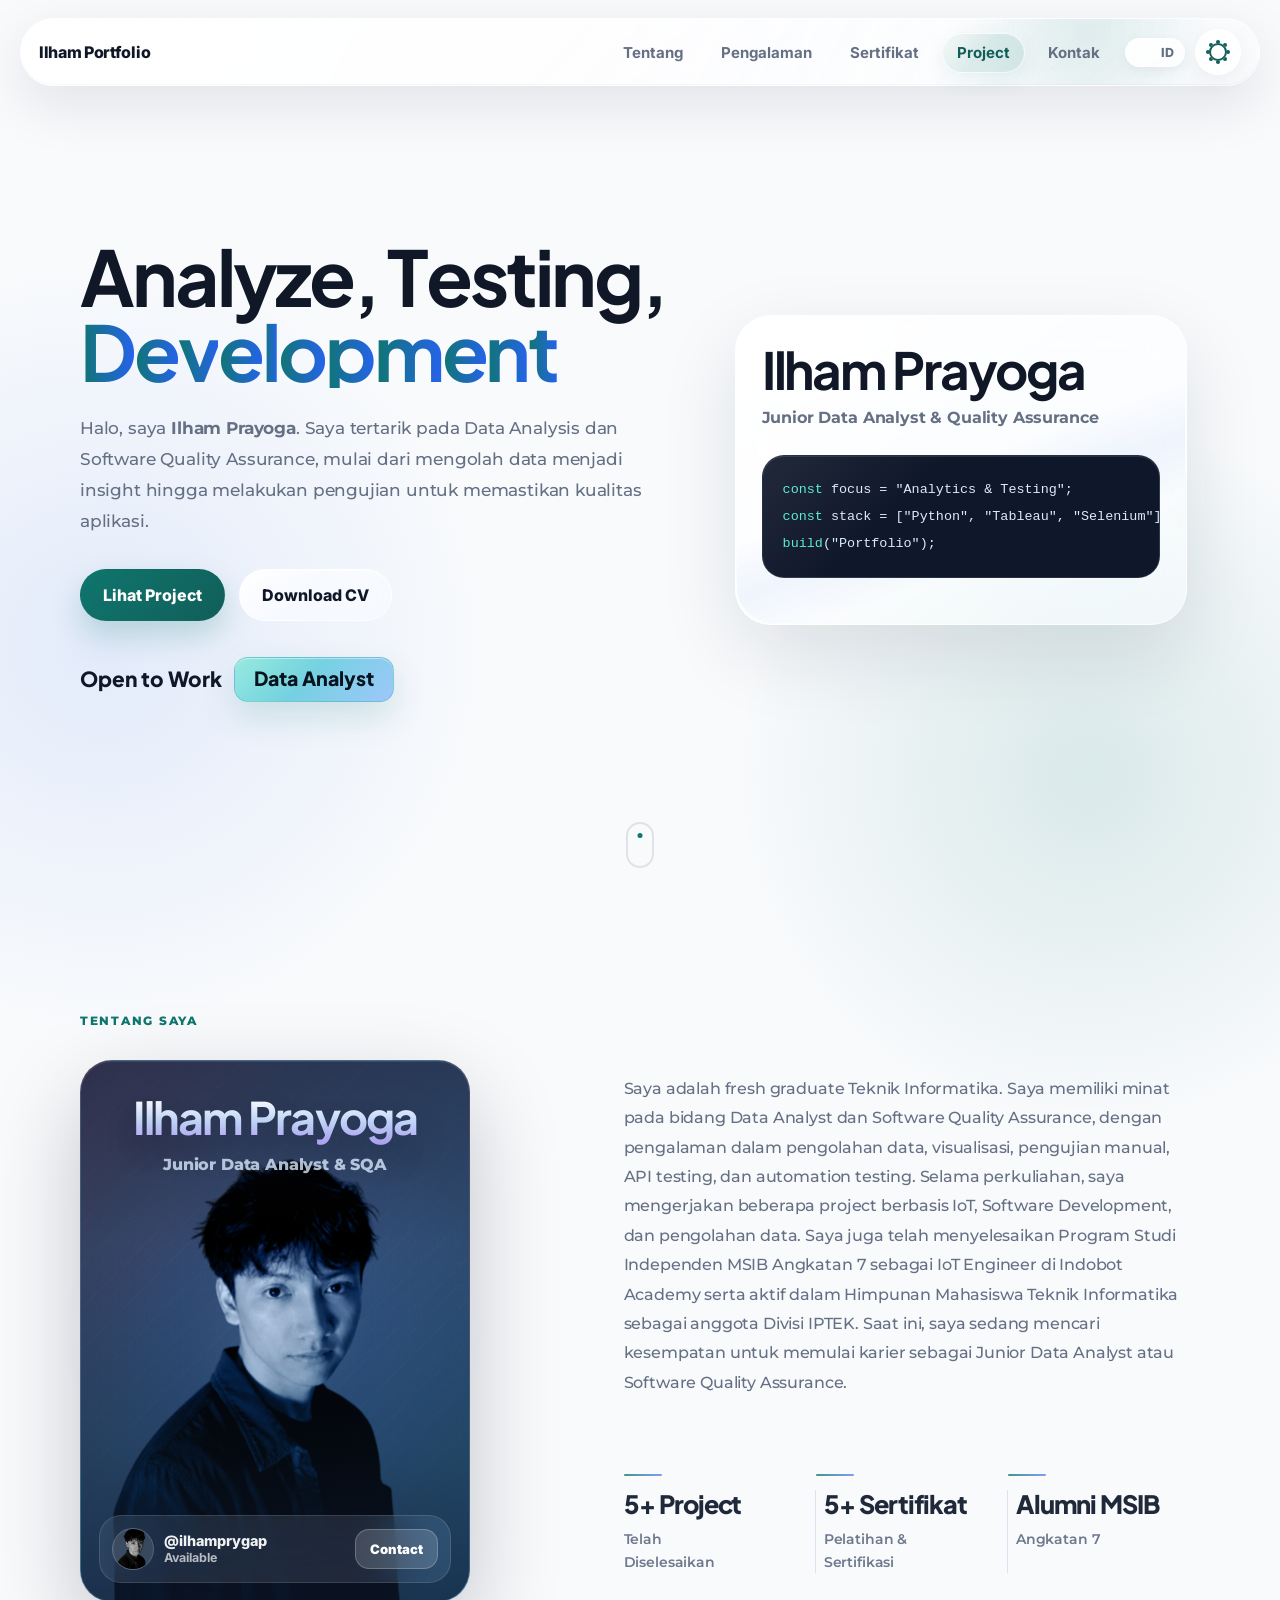
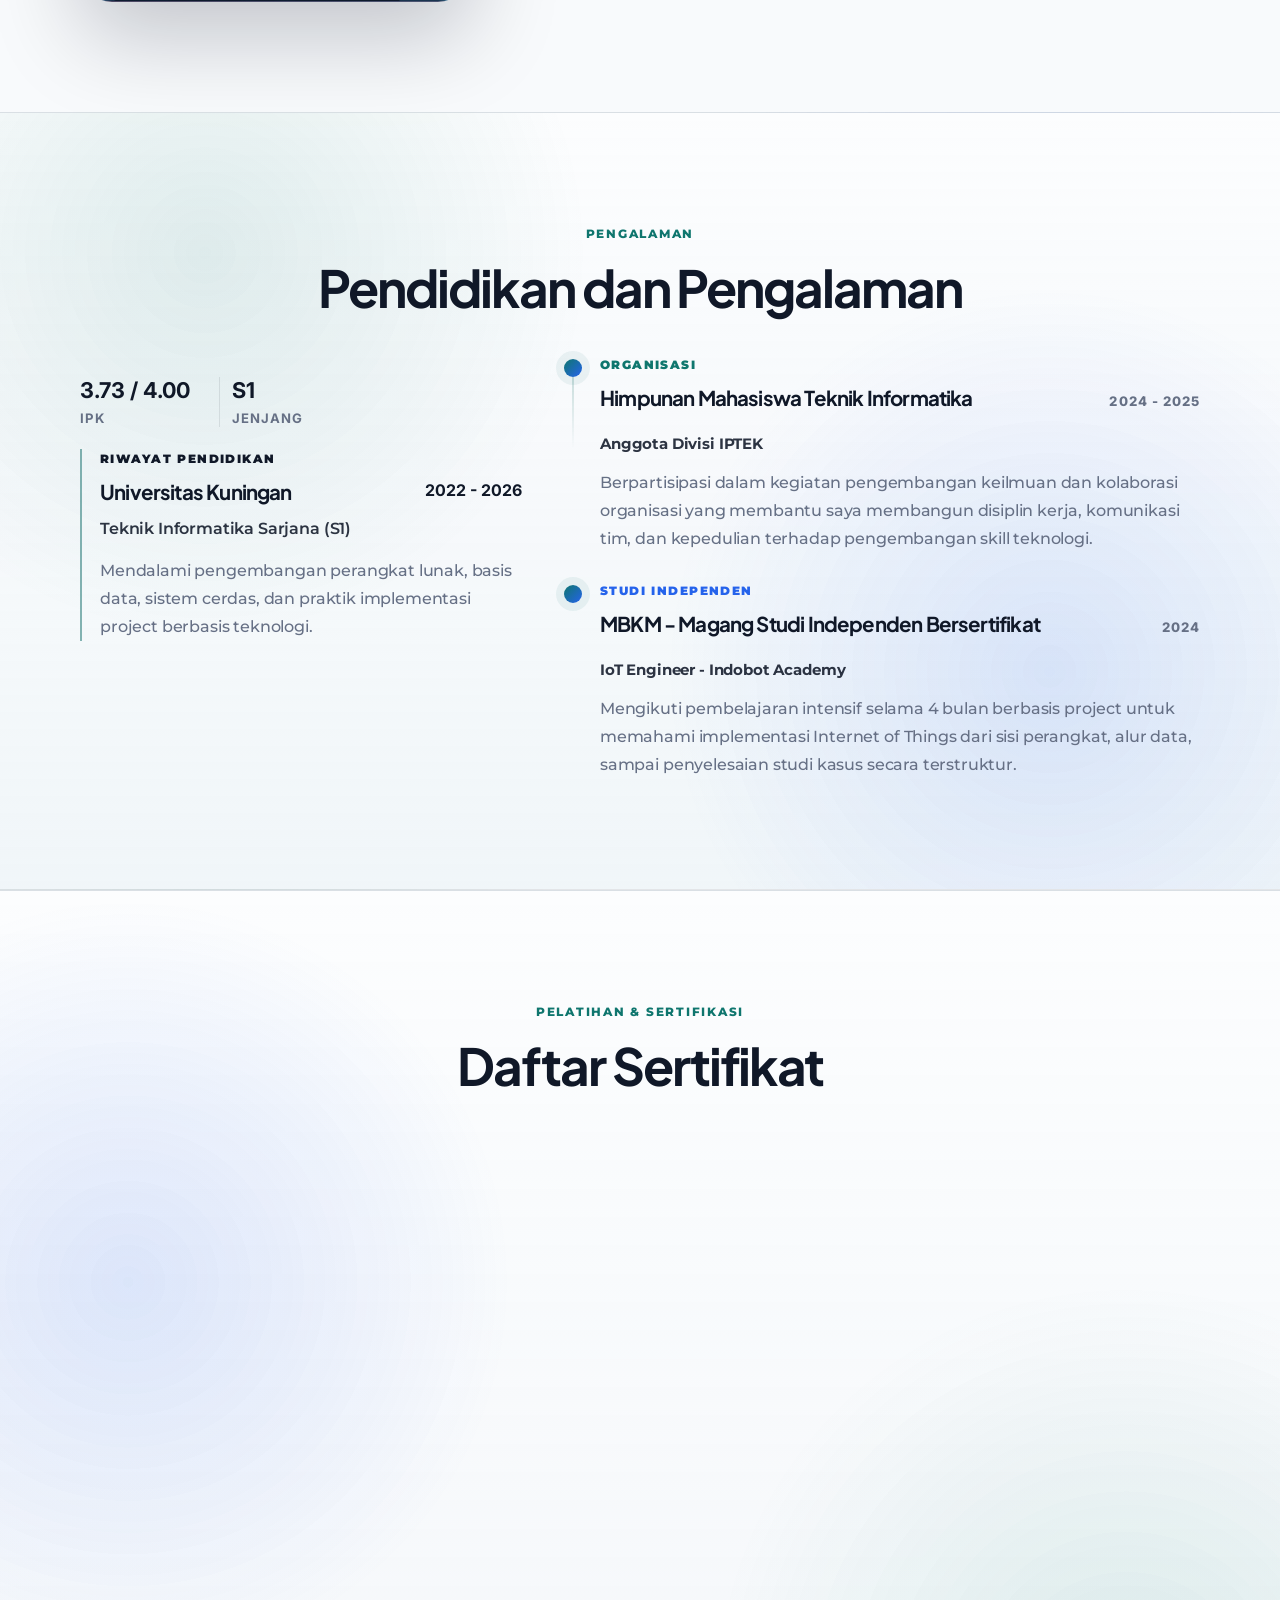
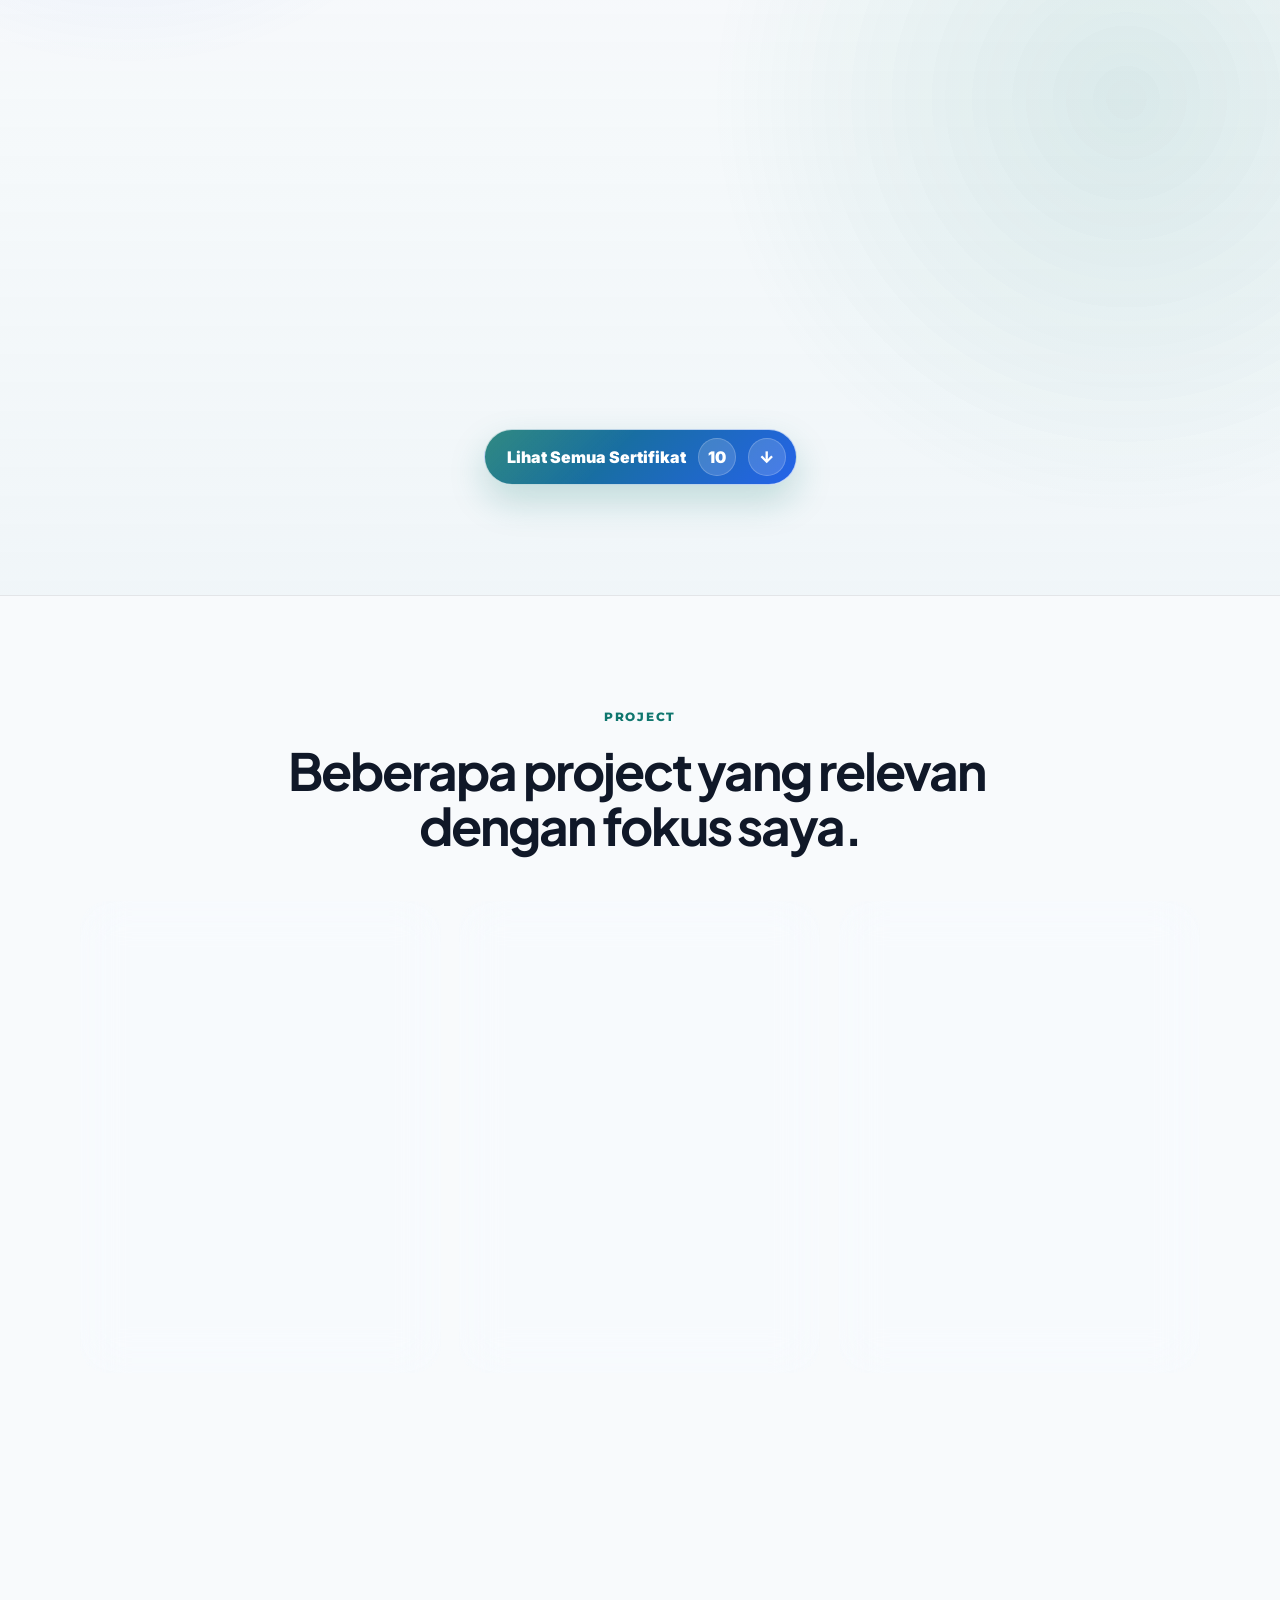
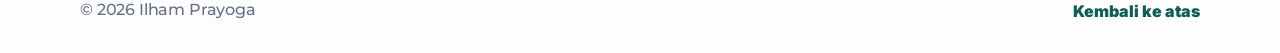
==== commit 73e50128: "delete filter" ====
--- a/index.html
+++ b/index.html
@@ -1,4 +1,4 @@
-﻿<!DOCTYPE html>
+<!DOCTYPE html>
 <html lang="id">
 <head>
   <meta charset="UTF-8" />
@@ -32,7 +32,7 @@
         <div class="nav-menu" id="navMenu">
           <a href="#about" data-i18n="nav.about">Tentang</a>
           <a href="#experience" data-i18n="nav.experience">Pengalaman</a>
-          <a href="#certifications" data-i18n="nav.certifications">Sertifikasi</a>
+          <a href="#certifications" data-i18n="nav.certifications">Sertifikat</a>
           <a href="#projects" data-i18n="nav.projects">Project</a>
           <a href="#contact" data-i18n="nav.contact">Kontak</a>
         </div>
@@ -228,9 +228,8 @@
 
         <div class="certificate-filter reveal" role="group" aria-label="Filter pelatihan dan sertifikasi" data-i18n-aria-label="aria.cert_filter">
           <button class="certificate-filter-btn active" type="button" data-certificate-filter="all" data-i18n="certifications.filter_all">Semua</button>
-          <button class="certificate-filter-btn" type="button" data-certificate-filter="data" data-i18n="certifications.filter_data">Data Analytics</button>
-          <button class="certificate-filter-btn" type="button" data-certificate-filter="database" data-i18n="certifications.filter_database">Database</button>
           <button class="certificate-filter-btn" type="button" data-certificate-filter="training" data-i18n="certifications.filter_training">Pelatihan</button>
+          <button class="certificate-filter-btn" type="button" data-certificate-filter="certification" data-i18n="certifications.filter_certification">Sertifikasi</button>
         </div>
 
         <div class="certificates-grid featured-mode" id="certificatesGrid"></div>
@@ -289,13 +288,13 @@
           >Beberapa project yang relevan dengan fokus saya.</h2>
         </div>
 
-        <div class="project-filter reveal">
+        <!-- <div class="project-filter reveal">
           <button class="filter-btn active" data-filter="all" data-i18n="projects.filter_all">Semua</button>
           <button class="filter-btn" data-filter="web" data-i18n="projects.filter_web">Web</button>
           <button class="filter-btn" data-filter="iot">IoT</button>
           <button class="filter-btn" data-filter="automation" data-i18n="projects.filter_automation">Automation</button>
           <button class="filter-btn" data-filter="data" data-i18n="projects.filter_data">Data Analyst</button>
-        </div>
+        </div> -->
 
         <div class="projects-grid" id="projectsGrid"></div>
       </div>
@@ -334,7 +333,7 @@
     <section class="section tech-stack-section" id="tech-stack">
       <div class="container">
         <div class="section-heading centered reveal">
-          <p class="eyebrow">Tech Stack</p>
+          <p class="eyebrow" data-i18n="skills.eyebrow">Keahlian</p>
           <h2
             class="text-type tech-stack-title"
             data-text-type
@@ -345,7 +344,7 @@
             data-initial-delay="220"
             data-start-on-visible="true"
             data-cursor-character="|"
-          ><span class="text-type__content">Tech Stack</span><span class="text-type__cursor" aria-hidden="true">|</span></h2>
+          ><span class="text-type__content" data-i18n="skills.heading">Keahlian</span><span class="text-type__cursor" aria-hidden="true">|</span></h2>
         </div>
 
         <div class="logo-loop-panel reveal delay-1">
@@ -374,6 +373,8 @@
                 <li class="logoloop__item" role="listitem"><span class="logoloop__node stack-card"><i class="devicon-tailwindcss-plain colored"></i><span>Tailwind CSS</span></span></li>
                 <li class="logoloop__item" role="listitem"><span class="logoloop__node stack-card"><i class="devicon-flutter-plain colored"></i><span>Flutter</span></span></li>
                 <li class="logoloop__item" role="listitem"><span class="logoloop__node stack-card"><i class="devicon-dart-plain colored"></i><span>Dart</span></span></li>
+                <li class="logoloop__item" role="listitem"><span class="logoloop__node stack-card"><img src="https://api.iconify.design/logos:tableau-icon.svg" alt="Tableau" style="width: var(--logoloop-logoHeight); height: var(--logoloop-logoHeight);" /><span>Tableau</span></span></li>
+                <li class="logoloop__item" role="listitem"><span class="logoloop__node stack-card"><img src="https://api.iconify.design/logos:microsoft-power-bi.svg" alt="Power BI" style="width: var(--logoloop-logoHeight); height: var(--logoloop-logoHeight);" /><span>Power BI</span></span></li>
               </ul>
             </div>
           </div>
--- a/assets/css/style.css
+++ b/assets/css/style.css
@@ -960,7 +960,7 @@
 }
 
 .about-highlight-item:not(:first-child) {
-  padding-left: 14px;
+  padding-left: 8px;
 }
 
 .about-highlight-item:not(:last-child) {
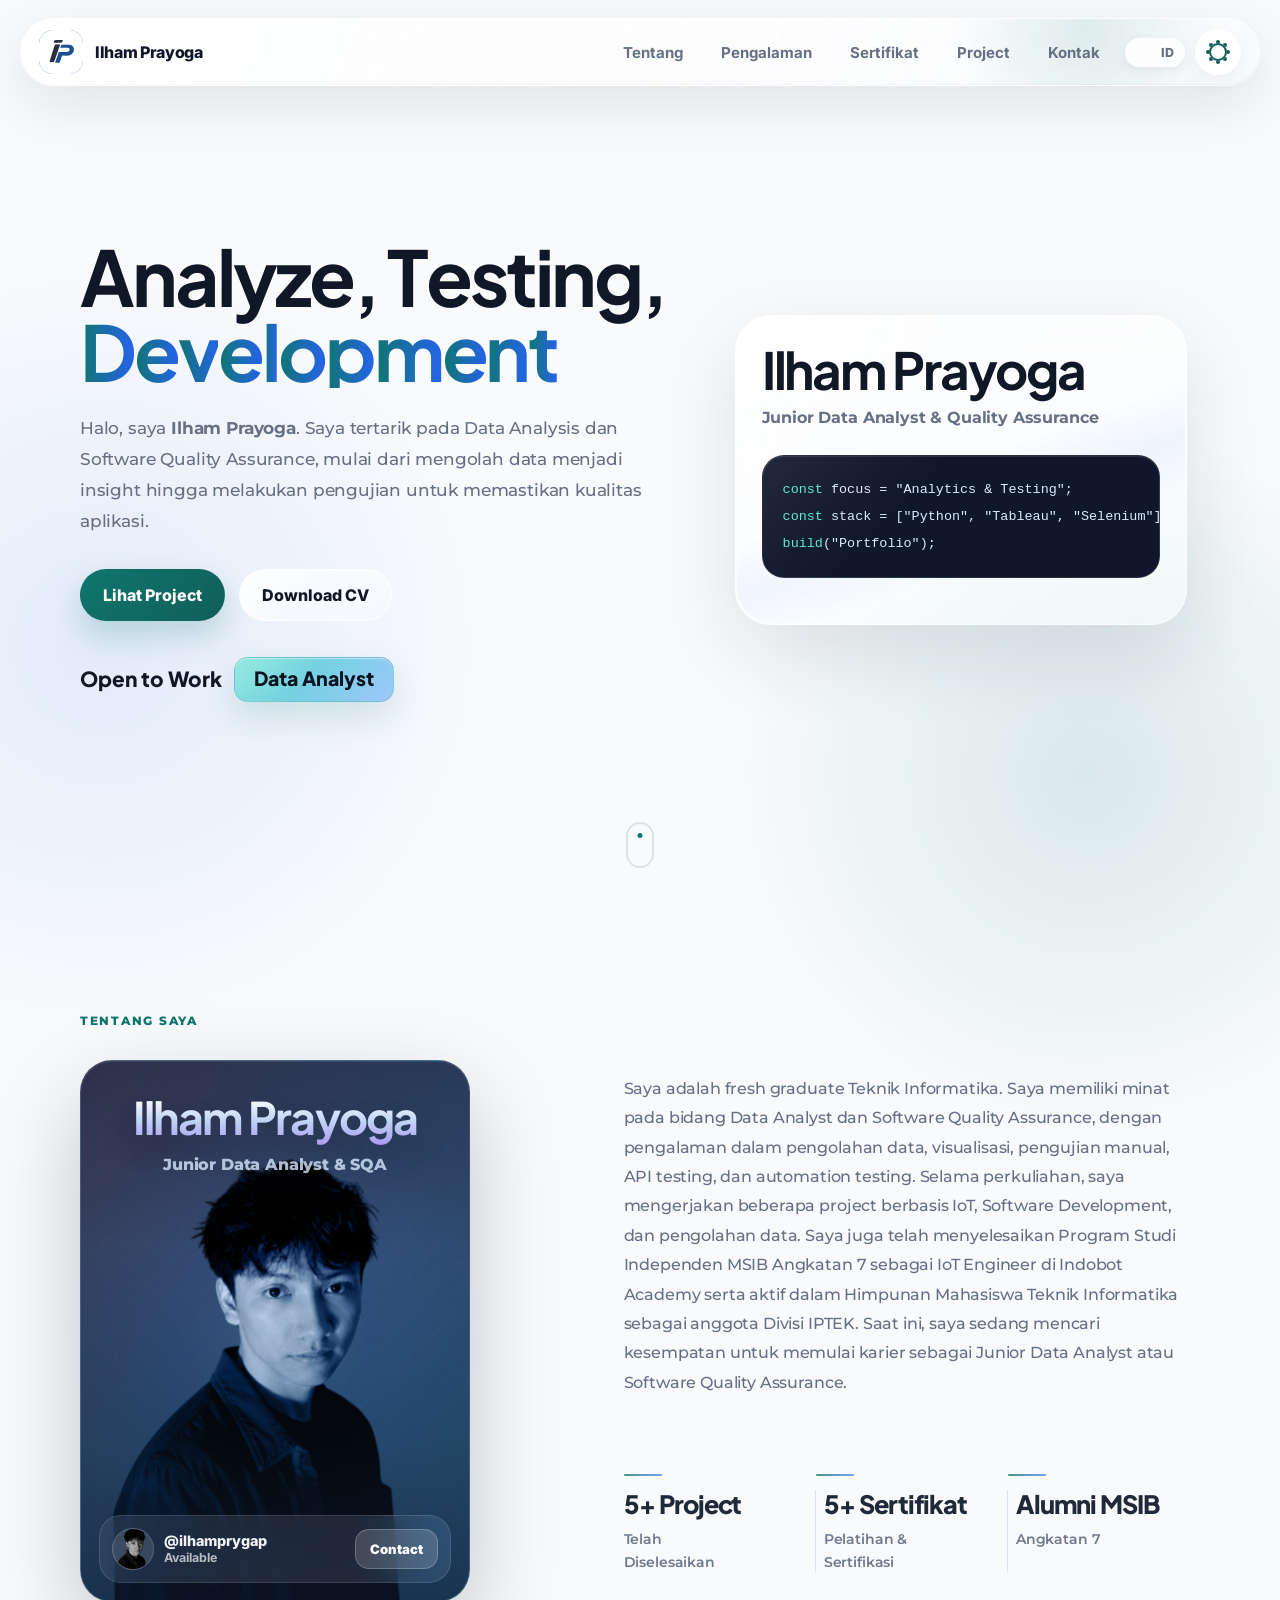
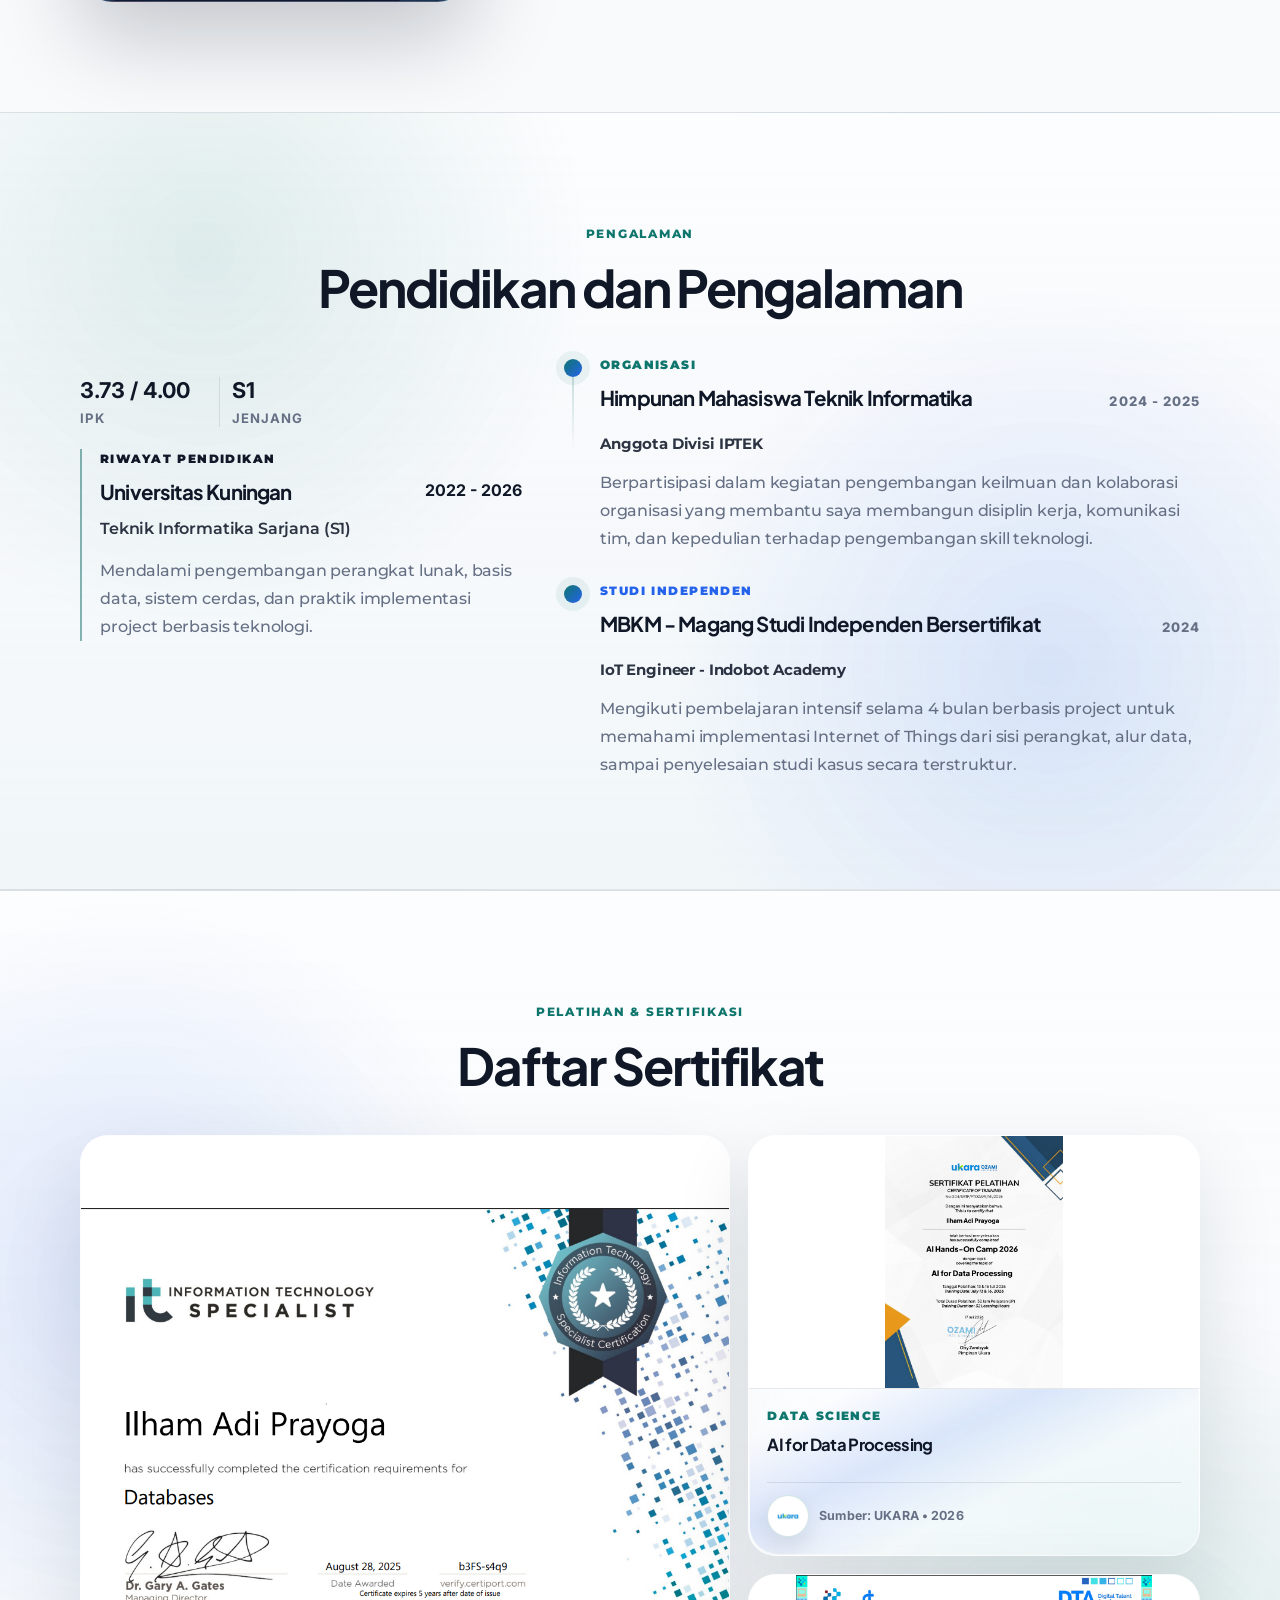
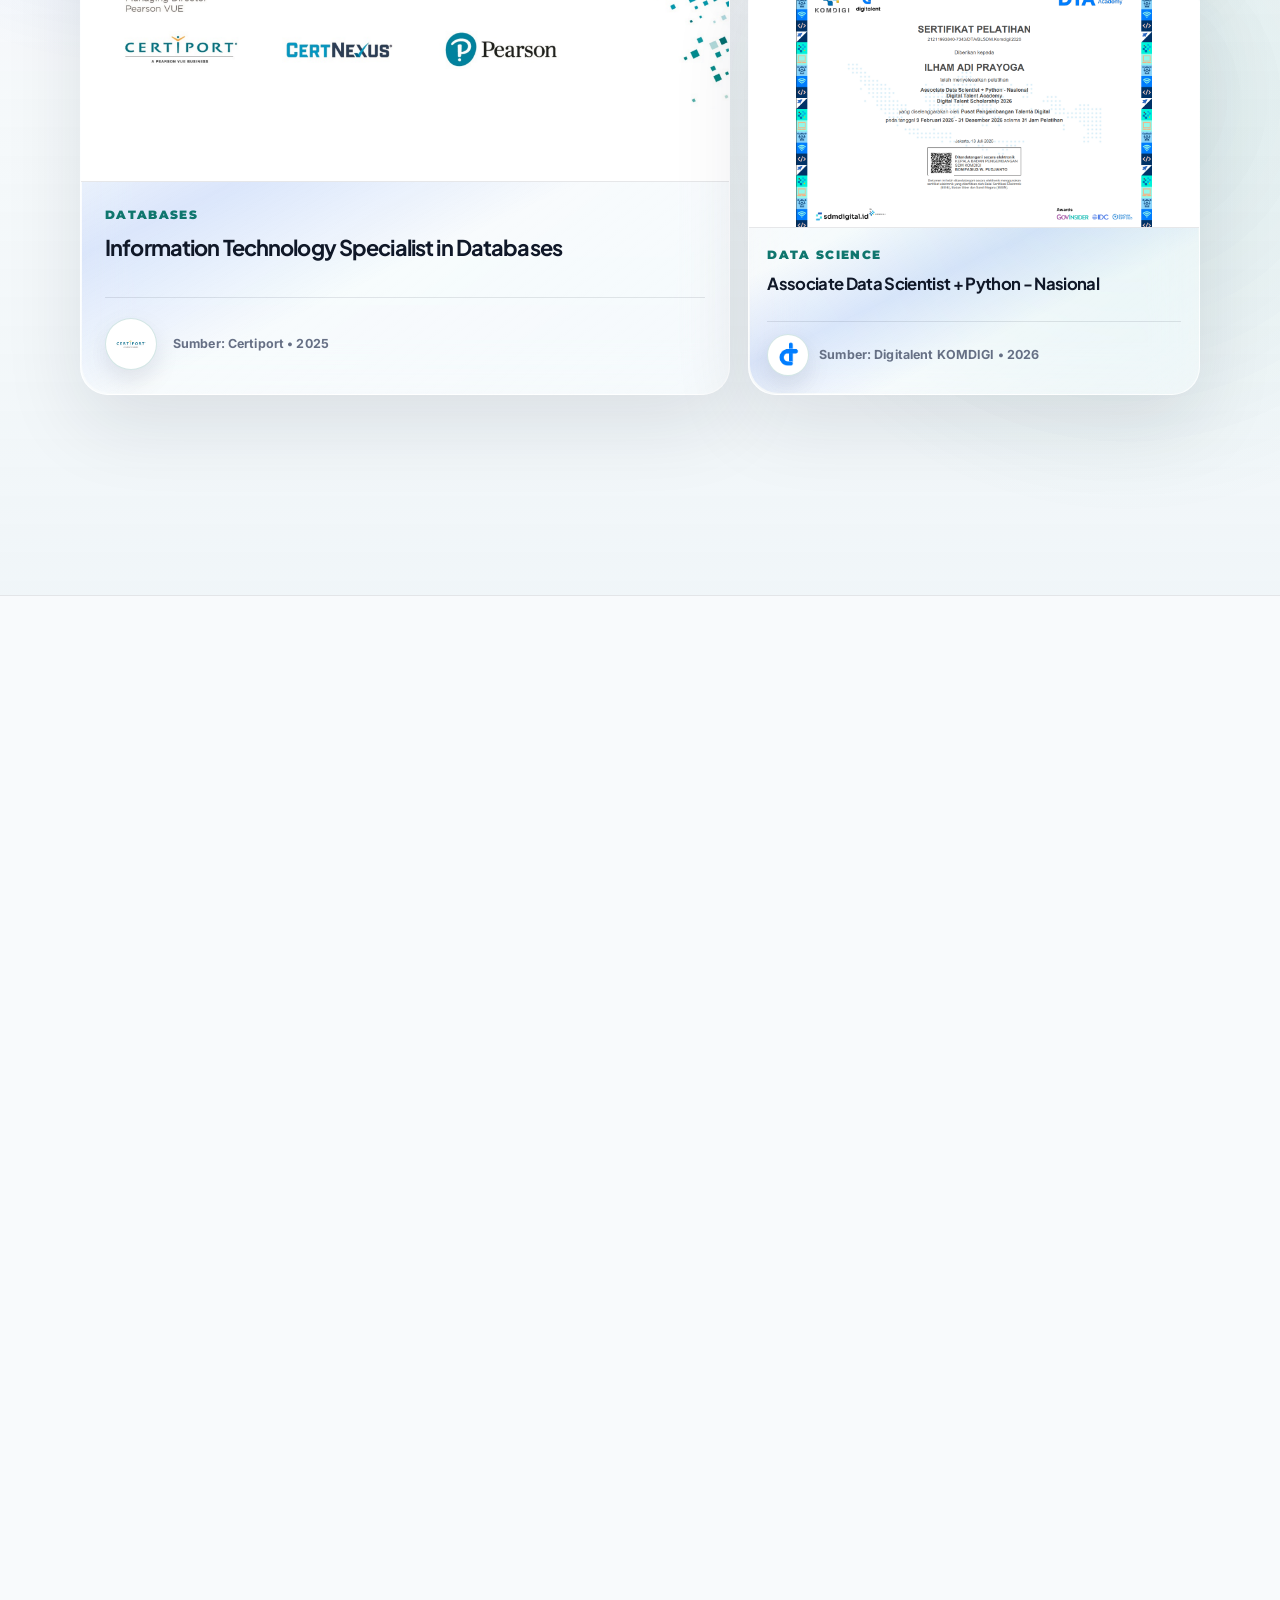
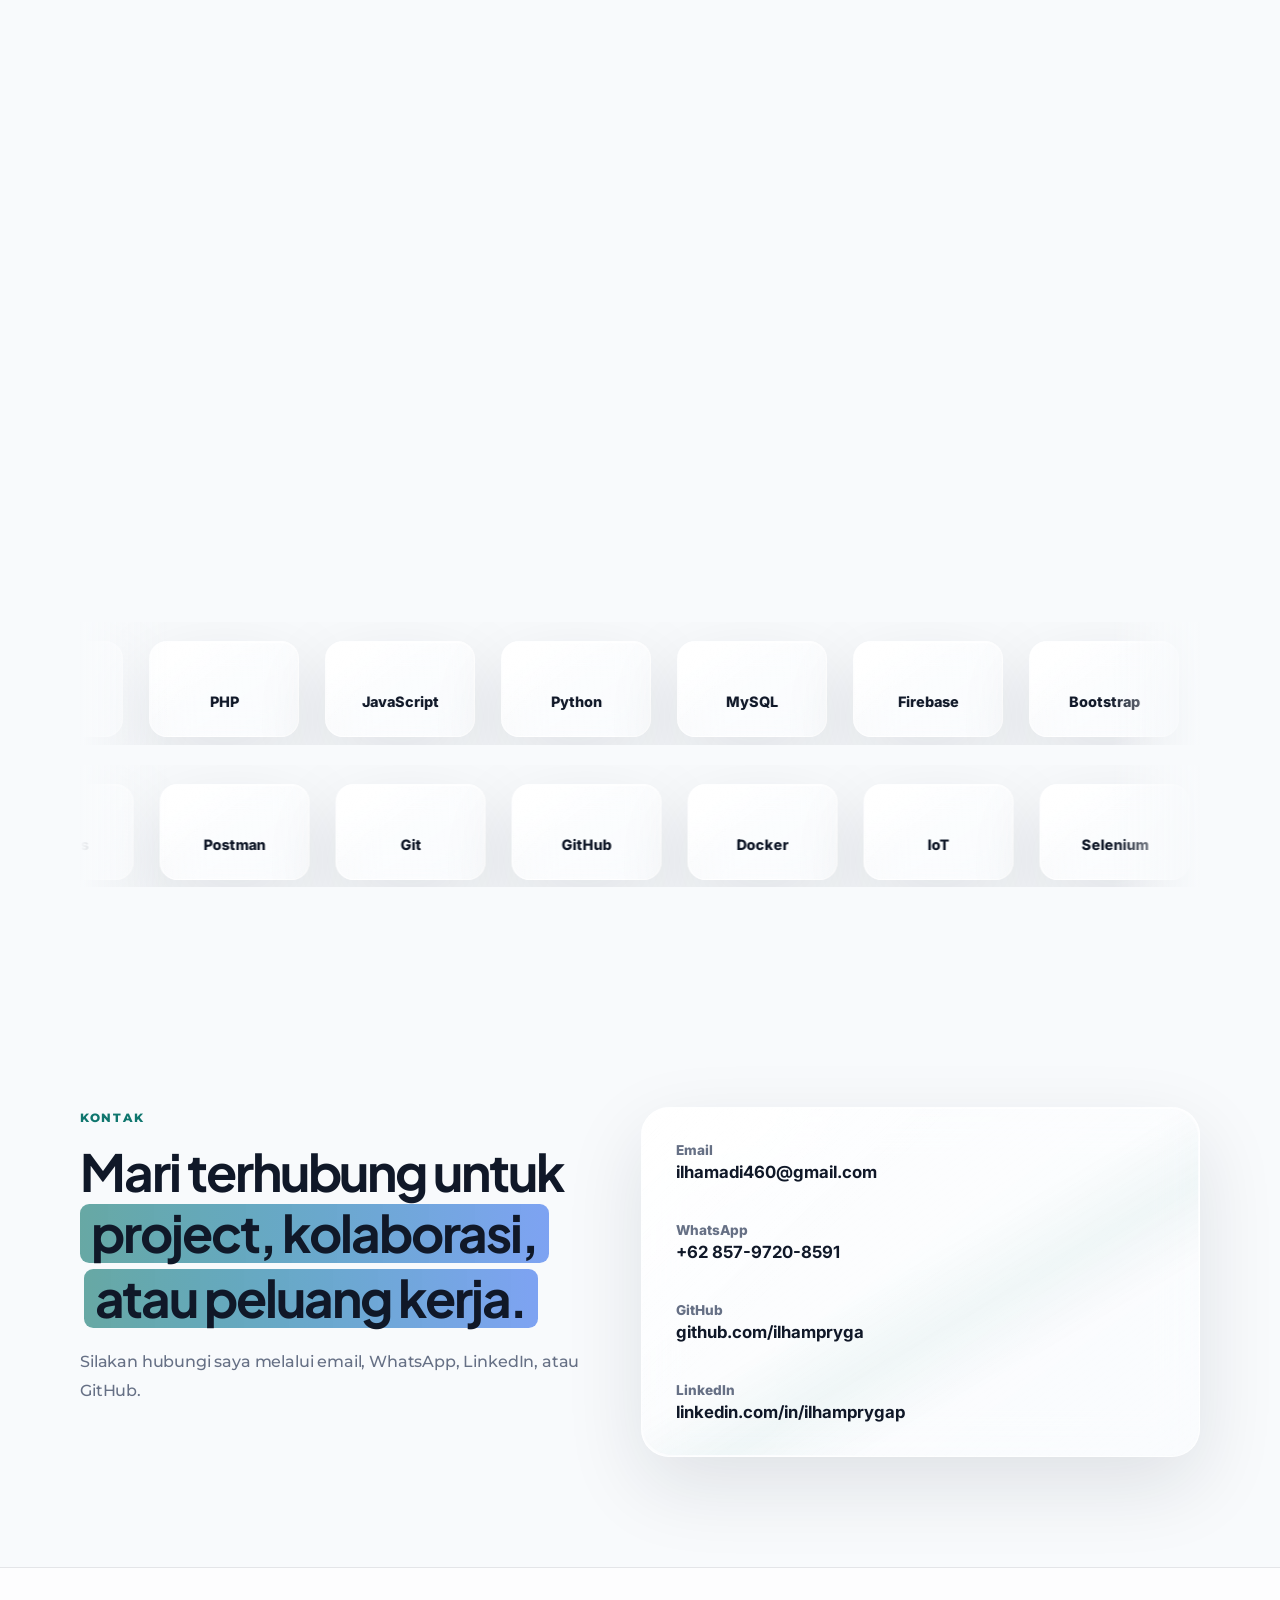
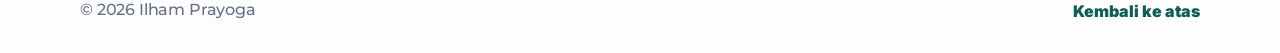
==== commit 90421cb9: "add logo" ====
--- a/index.html
+++ b/index.html
@@ -1,6 +1,7 @@
 <!DOCTYPE html>
 <html lang="id">
 <head>
+  <meta name="google-site-verification" content="FlKwr9B6xEWf1lAh_iCFks9g4s2v1cuXRg4lfqs70-w" />
   <meta charset="UTF-8" />
   <meta name="viewport" content="width=device-width, initial-scale=1.0" />
   <meta name="description" content="Portfolio personal Software Developer dengan fokus pada Web Development, IoT, dan Automation." />
@@ -9,7 +10,7 @@
 
   <title>Ilham Prayoga | Portfolio</title>
 
-  <link rel="icon" type="image/svg+xml" href="assets/img/favicon.svg" />
+  <link rel="icon" type="image/svg+xml" href="assets/img/logo.svg?v=3" />
   <link rel="stylesheet" href="assets/css/style.css" />
   <link rel="stylesheet" href="https://cdn.jsdelivr.net/gh/devicons/devicon@latest/devicon.min.css">
   <link rel="preconnect" href="https://fonts.googleapis.com">
@@ -22,10 +23,10 @@
   <header class="site-header" id="siteHeader">
     <nav class="navbar container" aria-label="Navigasi utama" data-i18n-aria-label="aria.nav">
       <a href="#home" class="brand" aria-label="Kembali ke beranda" data-i18n-aria-label="aria.home">
-        <!-- <span class="brand-mark">
-          <img src="assets/img/profile.png" alt="Foto profil Ilham Prayoga" loading="lazy" />
-        </span> -->
-        <span class="brand-text">Ilham Portfolio</span>
+        <span class="brand-mark">
+          <img src="assets/img/logo.svg?v=3" alt="Foto profil Ilham Prayoga" loading="lazy" />
+        </span>
+        <span class="brand-text">Ilham Prayoga</span>
       </a>
 
         <div class="nav-actions">
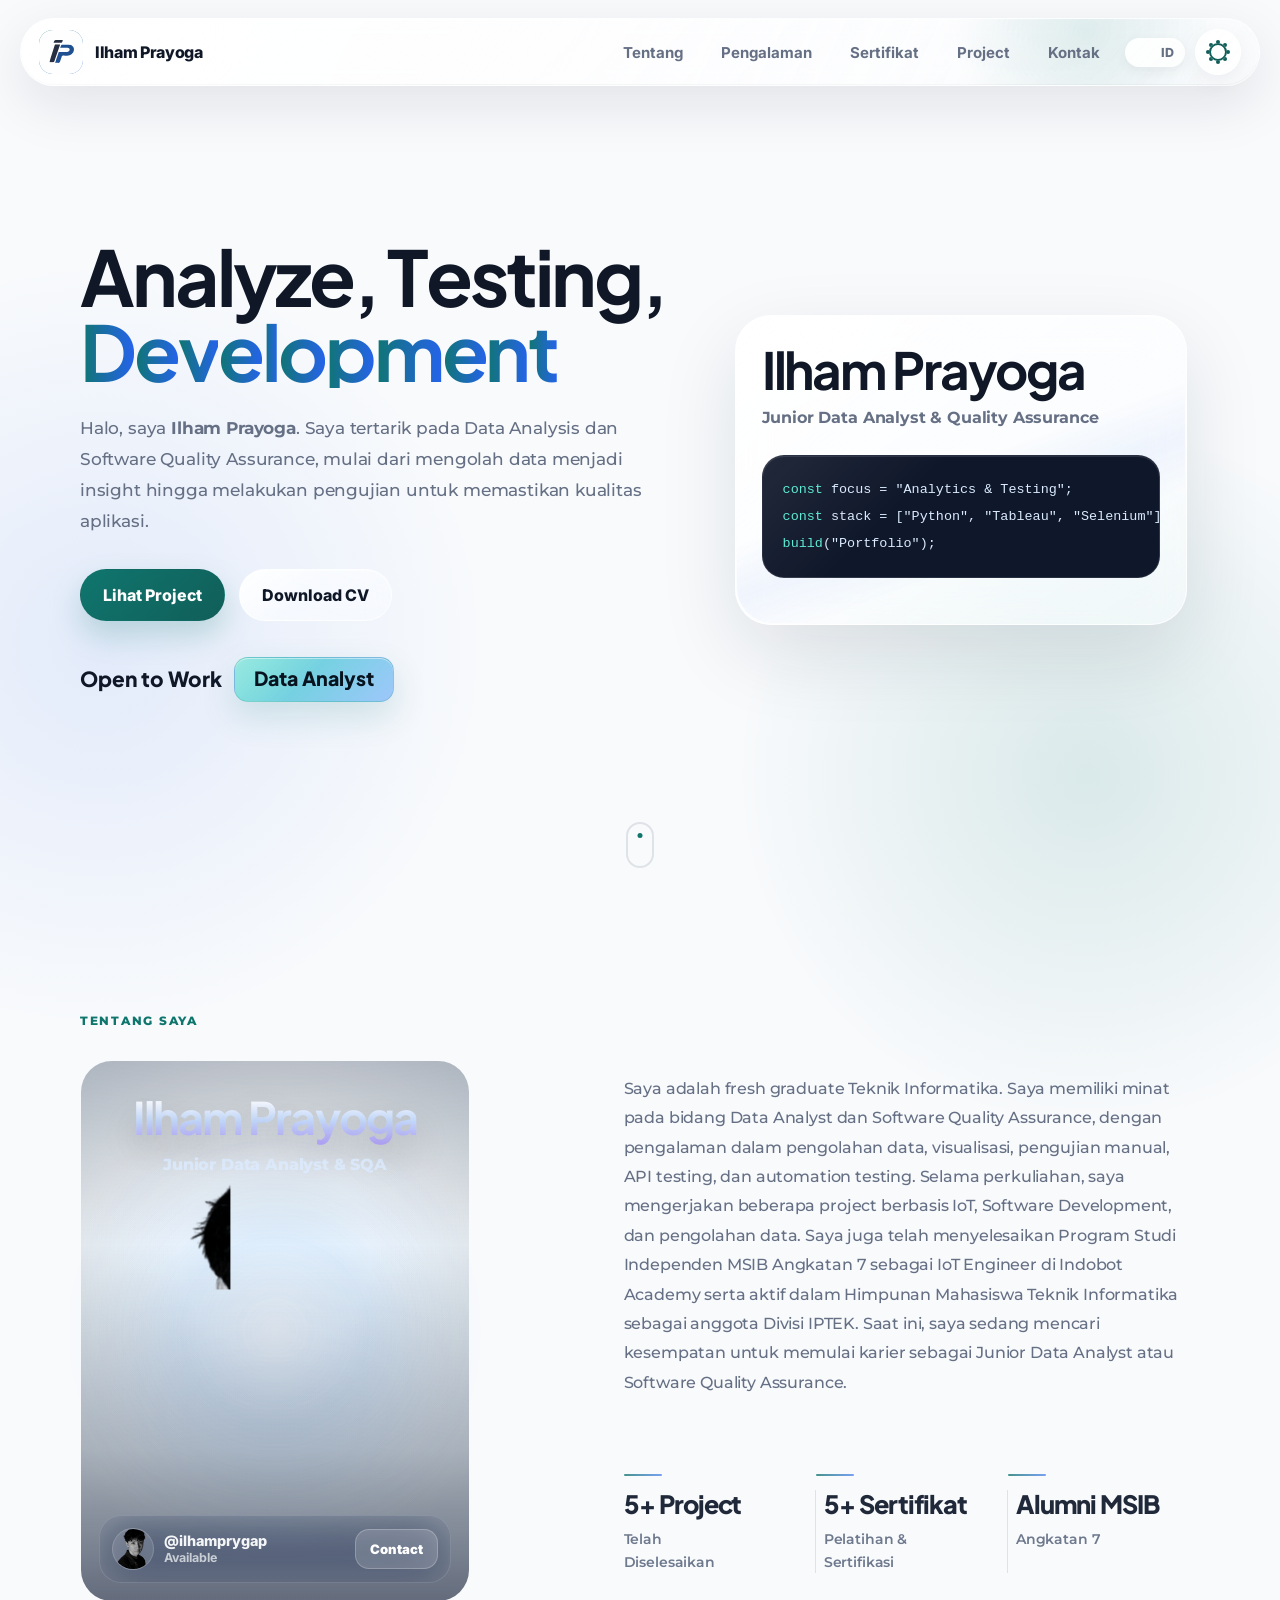
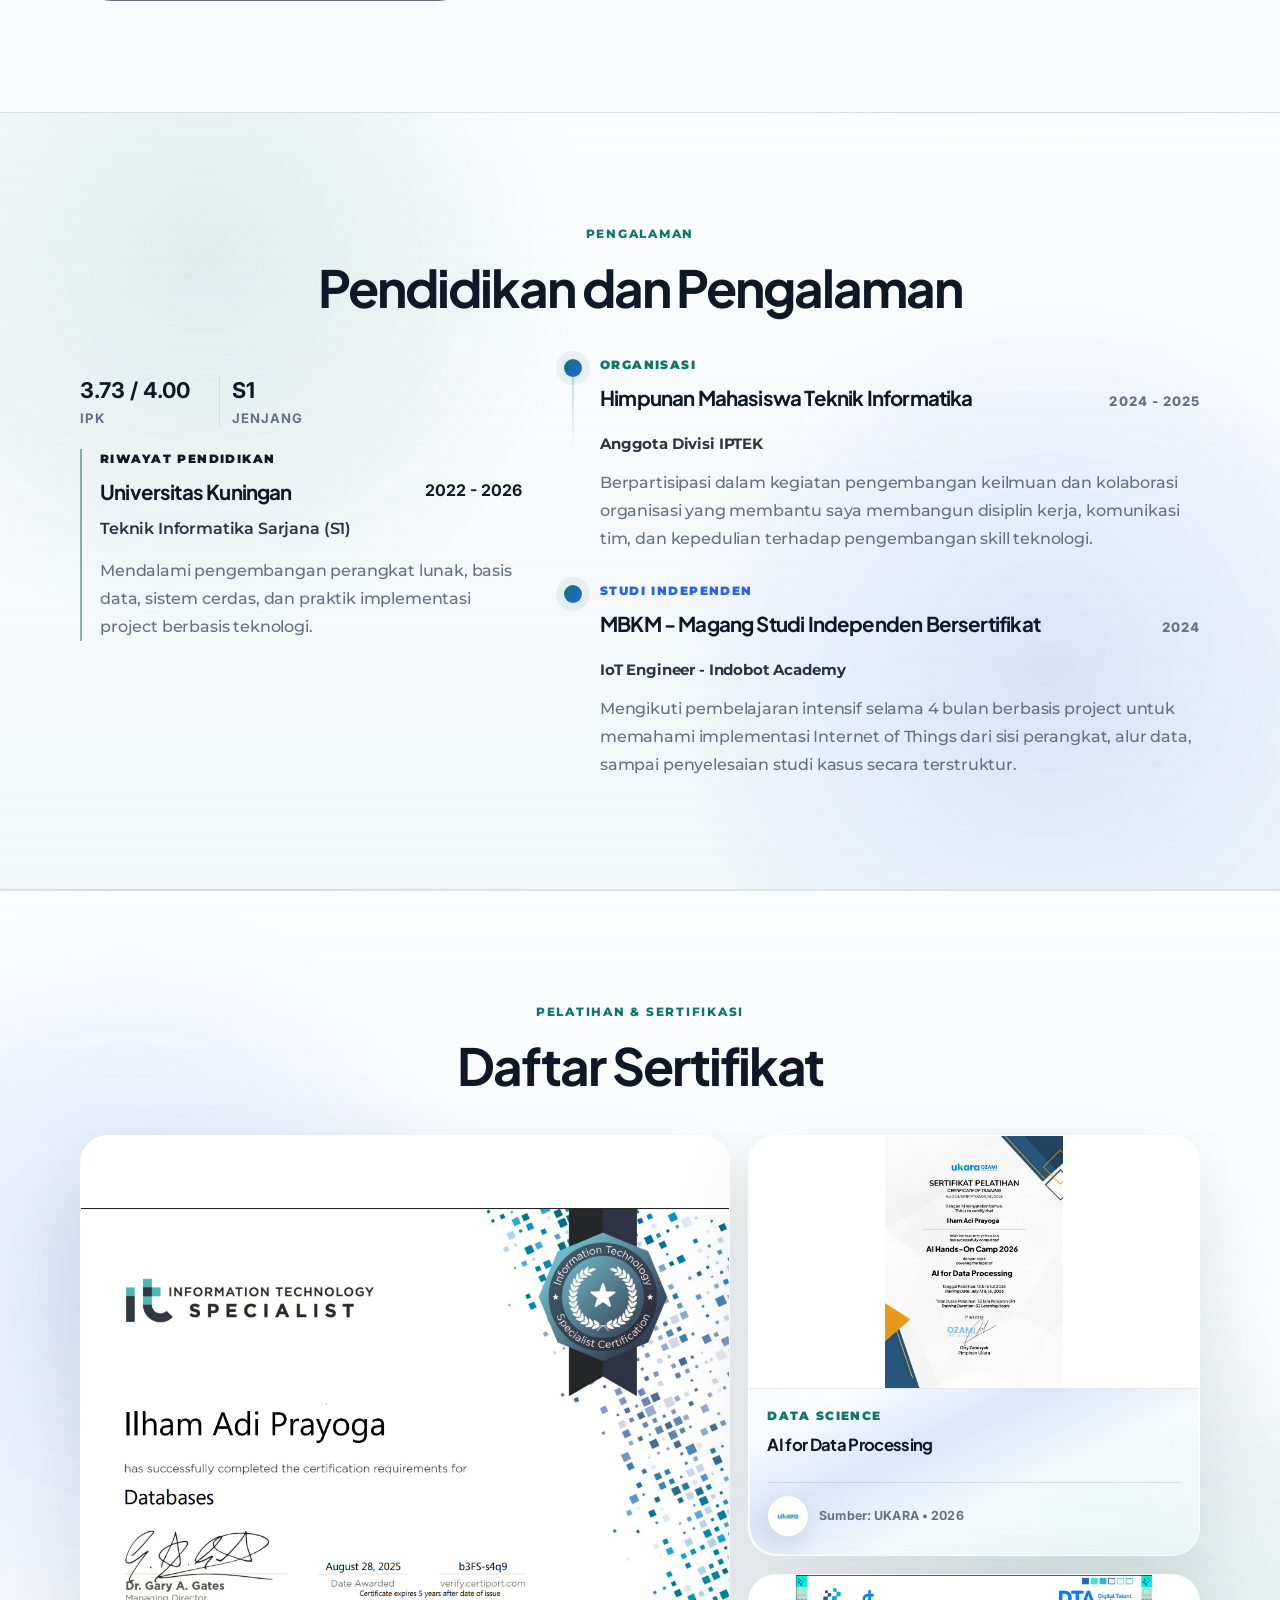
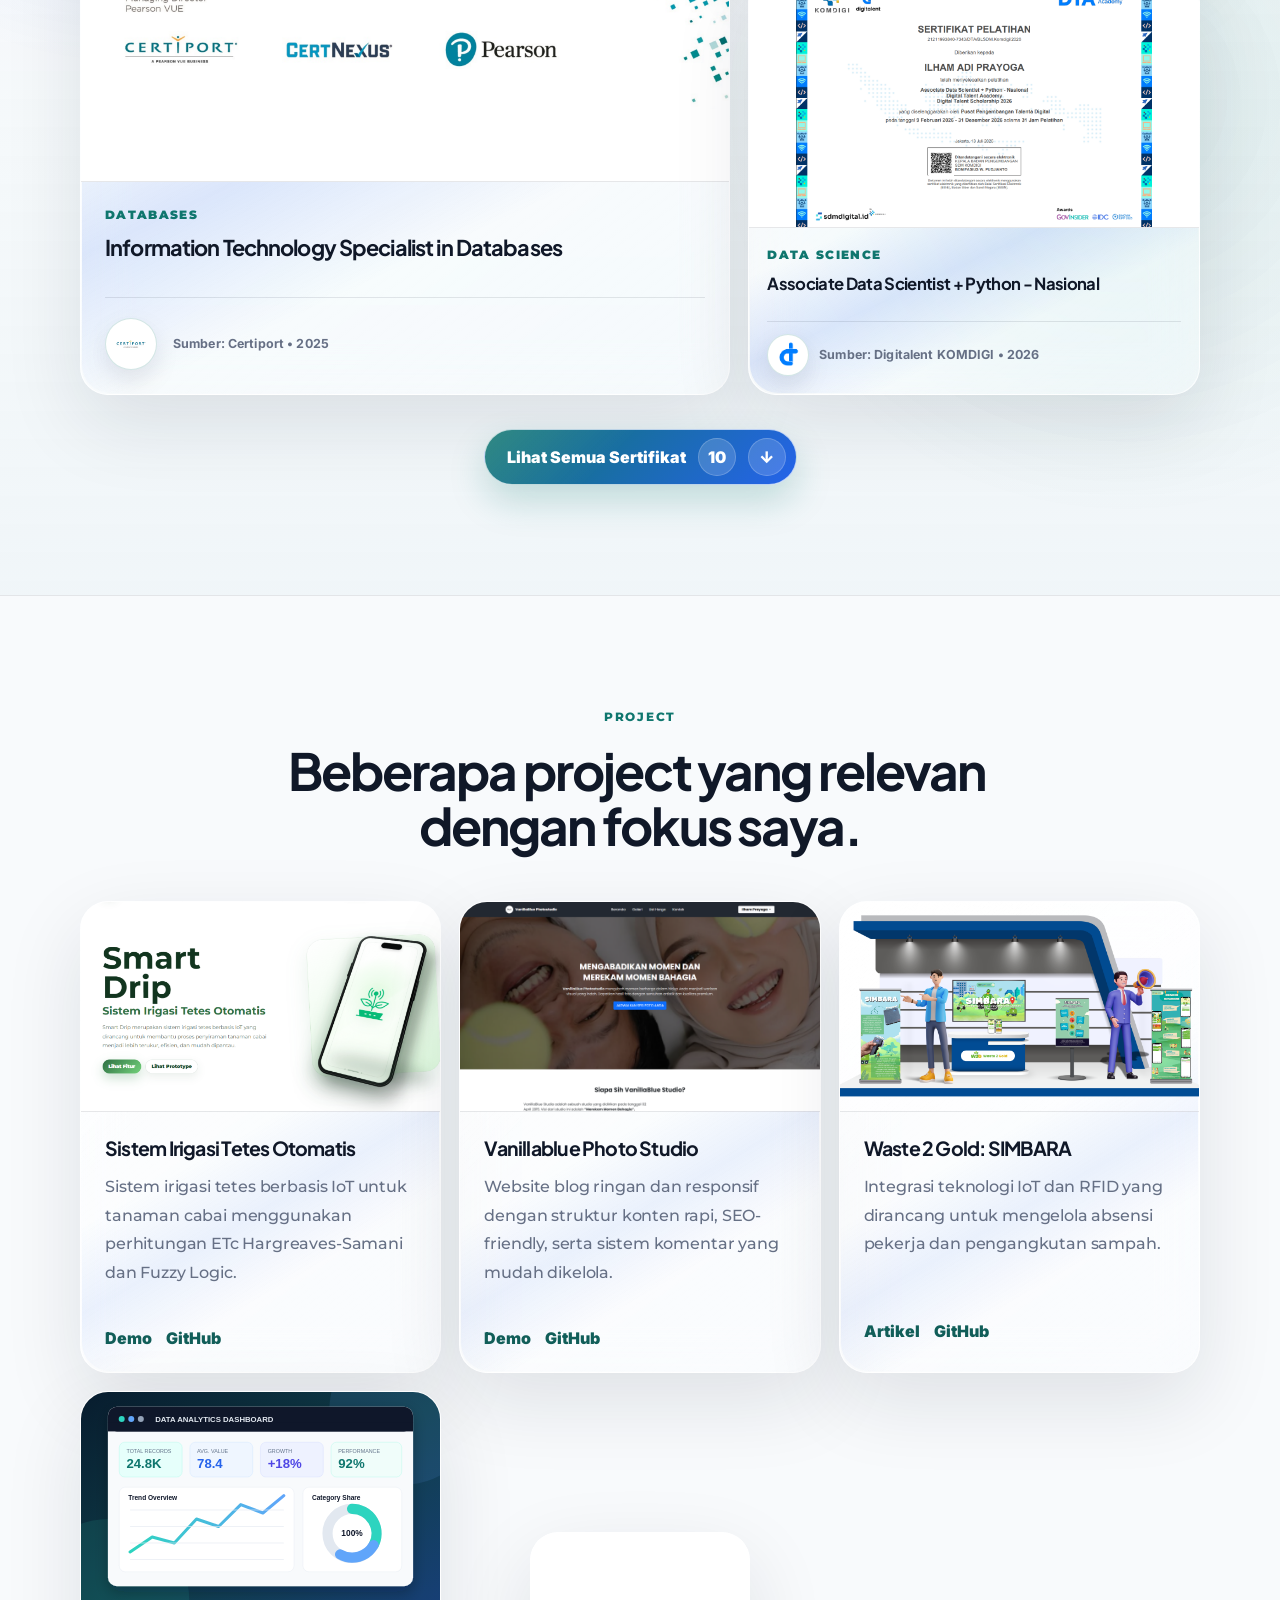
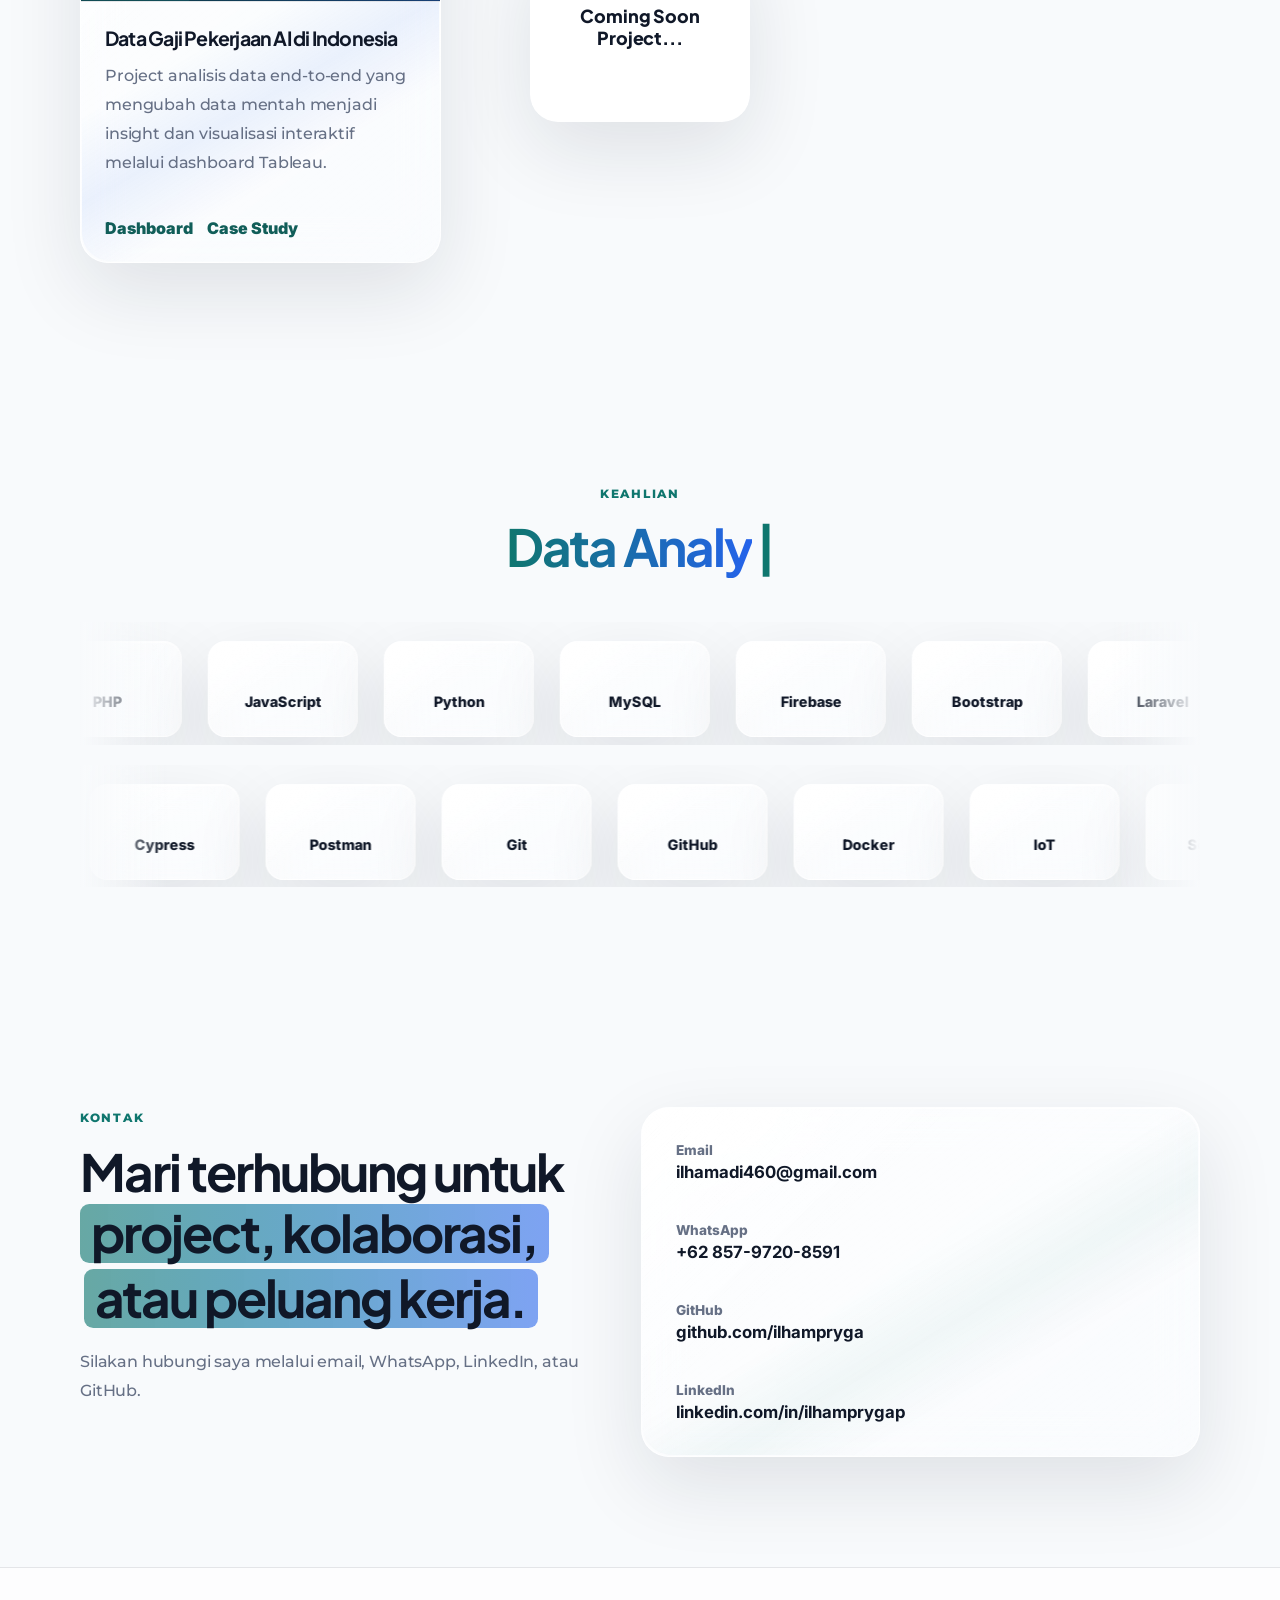
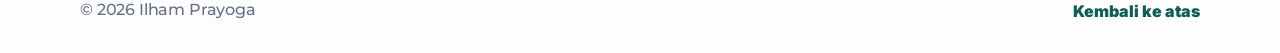
==== commit 6dcb7597: "add search console" ====
--- a/index.html
+++ b/index.html
@@ -4,11 +4,18 @@
   <meta name="google-site-verification" content="FlKwr9B6xEWf1lAh_iCFks9g4s2v1cuXRg4lfqs70-w" />
   <meta charset="UTF-8" />
   <meta name="viewport" content="width=device-width, initial-scale=1.0" />
-  <meta name="description" content="Portfolio personal Software Developer dengan fokus pada Web Development, IoT, dan Automation." />
-  <meta name="keywords" content="portfolio, software developer, quality assurance, iot, automation" />
+  <meta name="description" content="Portfolio resmi Ilham Adi Prayoga, Software Quality Assurance, Data Analyst, dan Web Developer. Menampilkan pengalaman, proyek, sertifikasi, serta keterampilan di bidang QA, Data Analytics, IoT, dan Web Development." />
+  <meta name="keywords" content="Ilham Adi Prayoga, Software Quality Assurance, QA Engineer, Data Analyst, Web Developer, IoT, Automation Testing, Portfolio" />
   <meta name="author" content="Ilham Prayoga" />
 
-  <title>Ilham Prayoga | Portfolio</title>
+  <meta property="og:type" content="website" />
+  <meta property="og:title" content="Ilham Adi Prayoga | Portfolio" />
+  <meta property="og:description" content="Software Quality Assurance, Data Analyst, dan Web Developer Portfolio."/>
+  <meta property="og:url" content="https://ilhampryga.pages.dev/" />
+  <meta property="og:image" content="https://ilhampryga.pages.dev/preview.svg"/>
+  <meta property="og:site_name" content="Ilham Portfolio" />
+
+  <title>Ilham Adi Prayoga</title>
 
   <link rel="icon" type="image/svg+xml" href="assets/img/logo.svg?v=3" />
   <link rel="stylesheet" href="assets/css/style.css" />
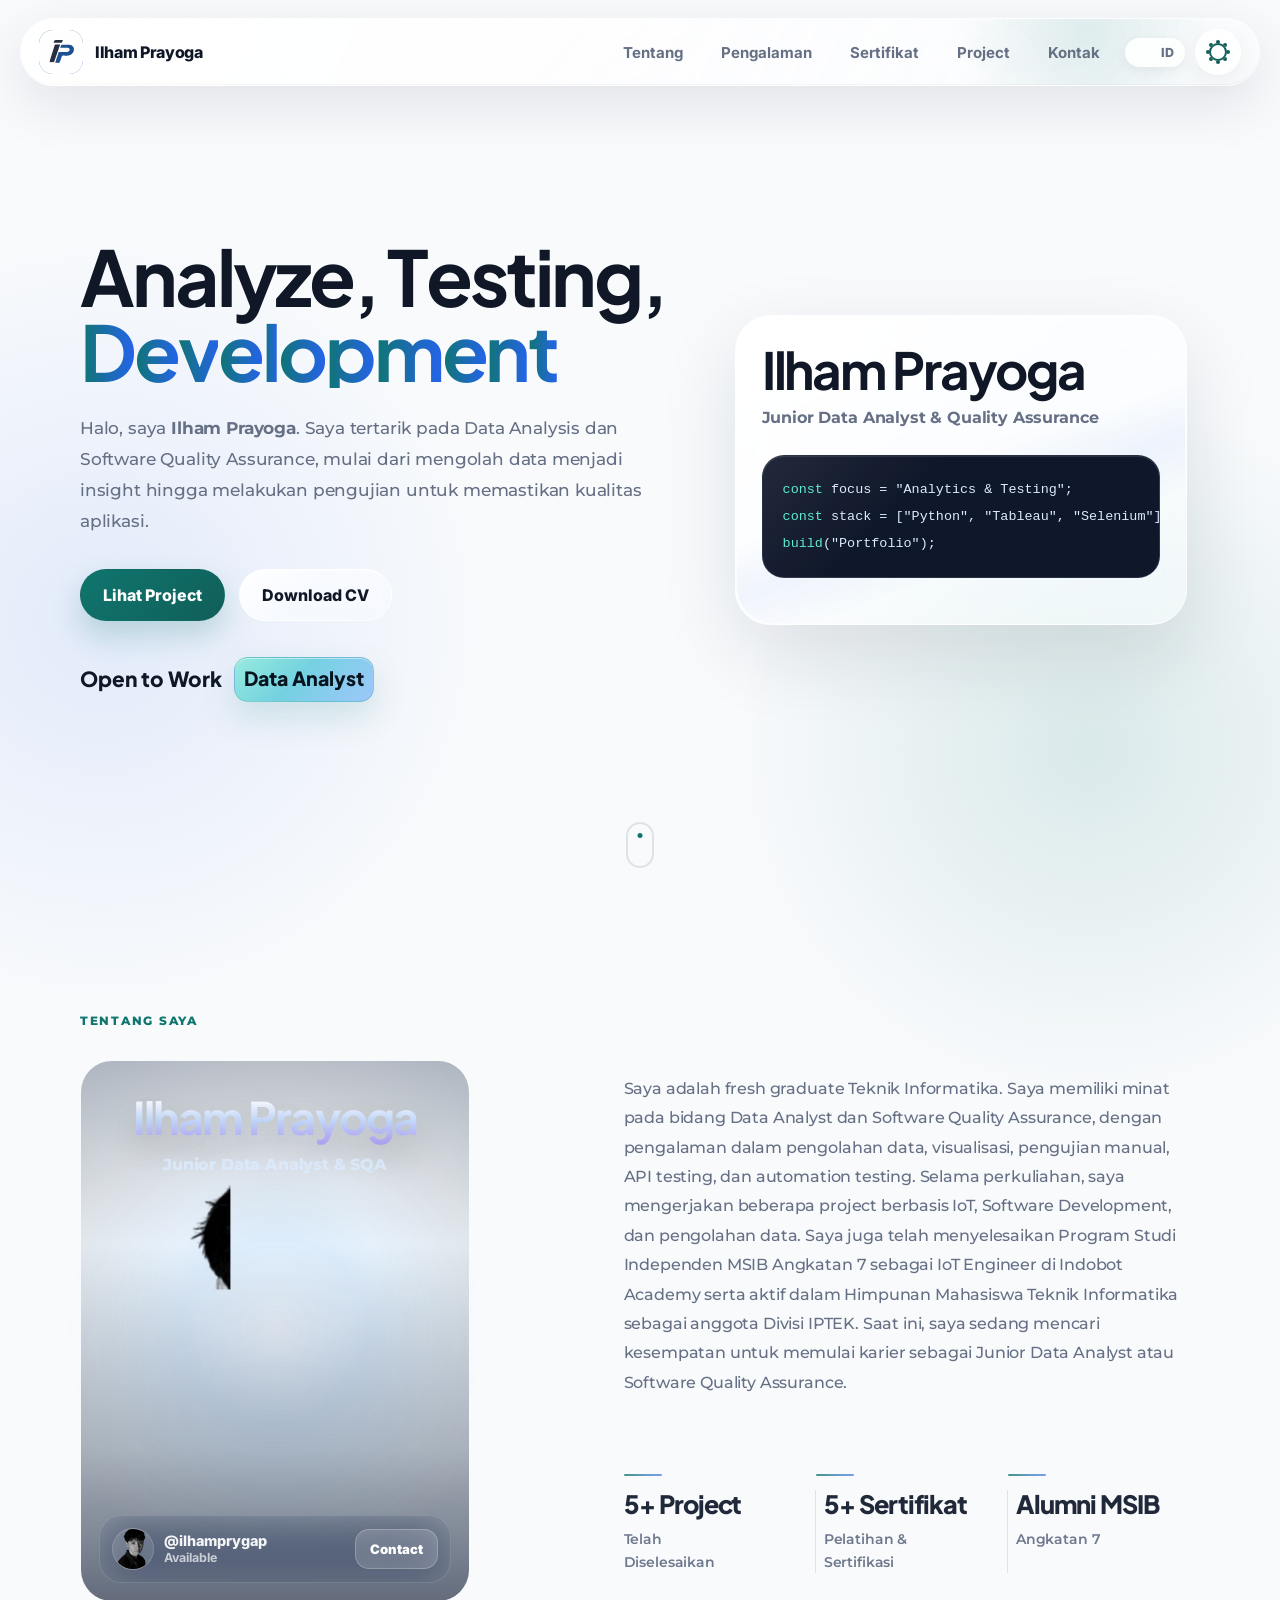
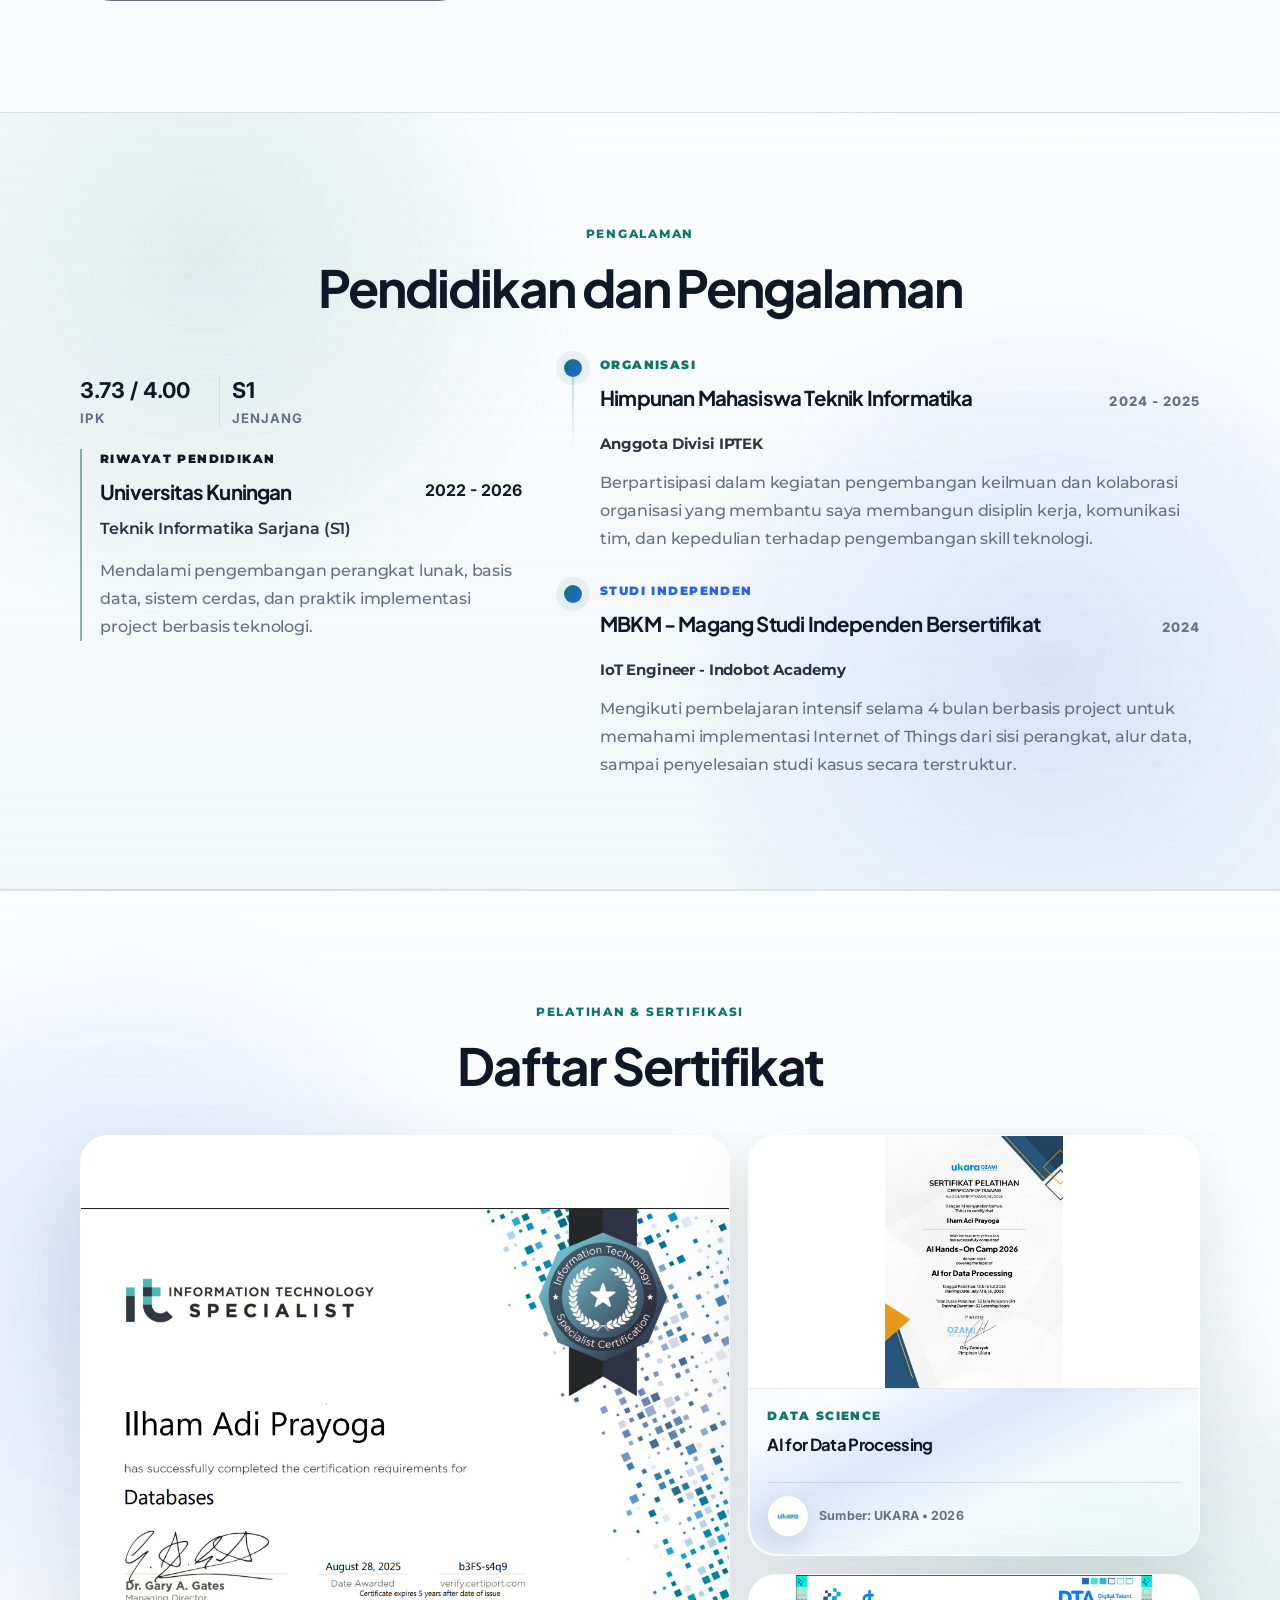
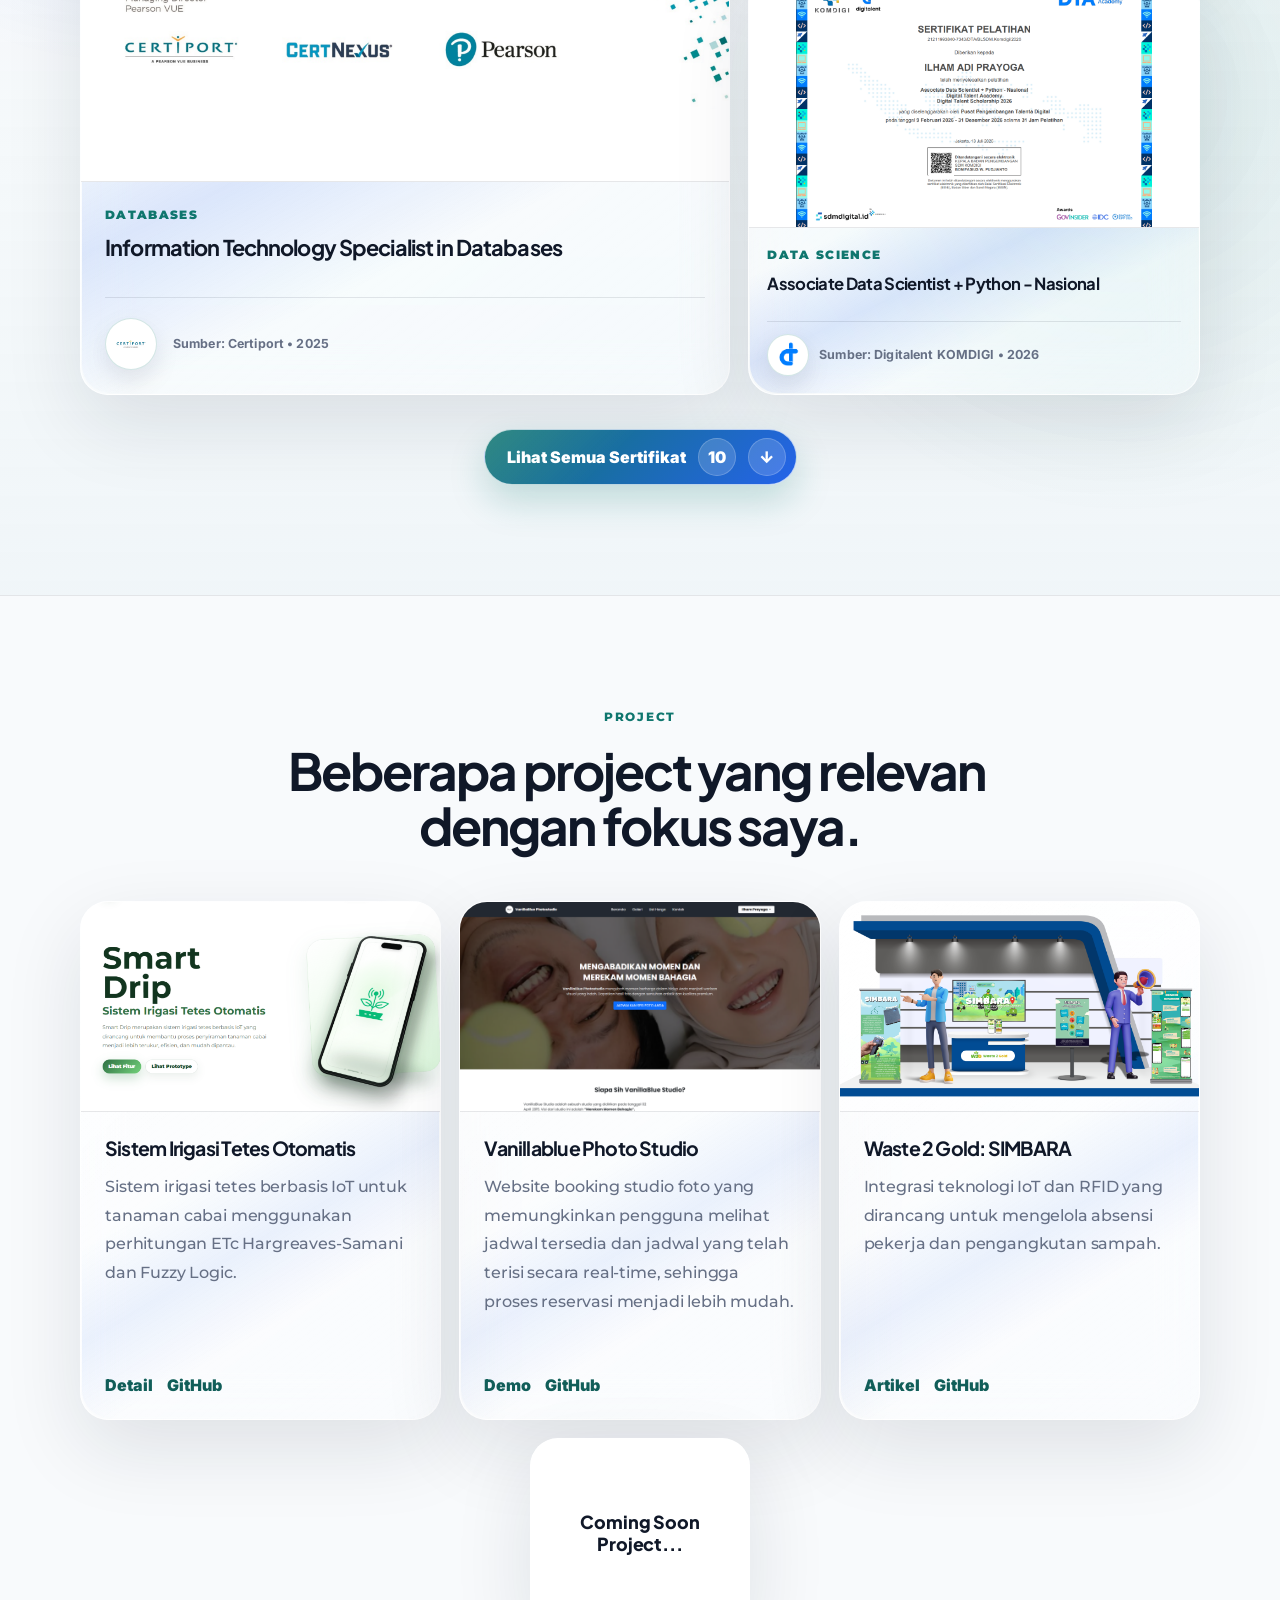
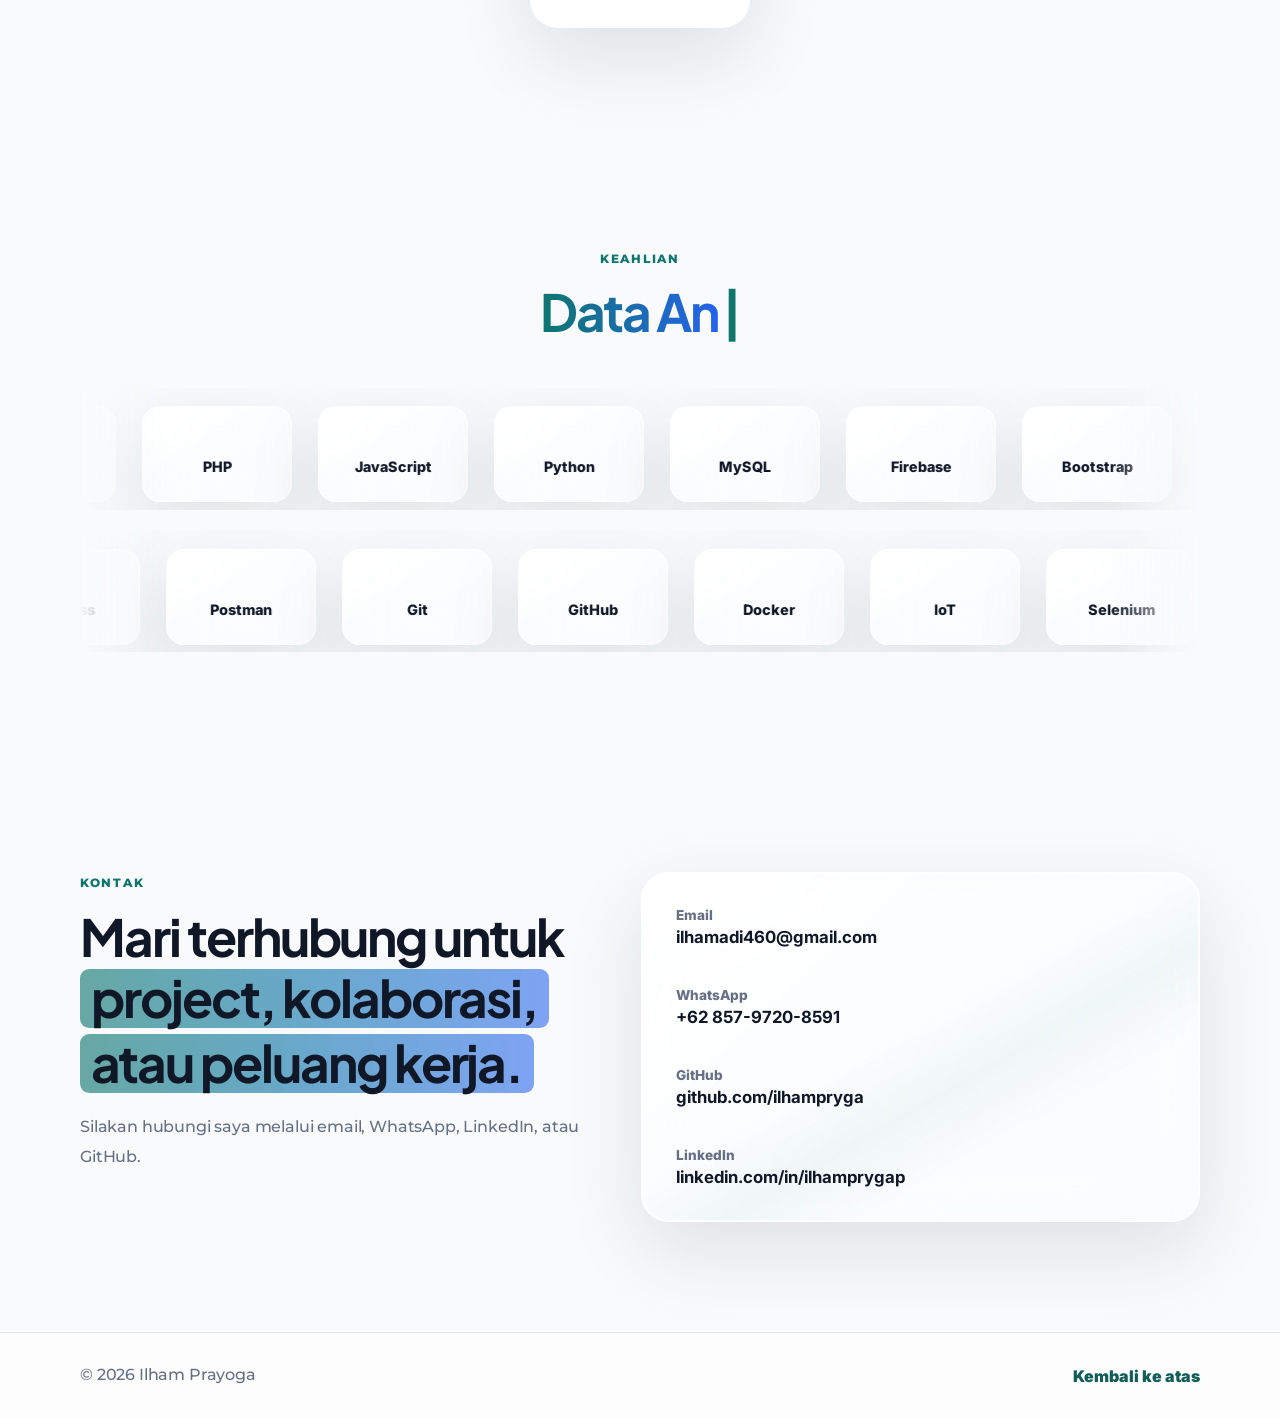
==== commit 742affe6: "update modal" ====
--- a/index.html
+++ b/index.html
@@ -17,7 +17,7 @@
 
   <title>Ilham Adi Prayoga</title>
 
-  <link rel="icon" type="image/svg+xml" href="assets/img/logo.svg?v=3" />
+  <link rel="icon" type="image/svg+xml" href="assets/img/brand/favicon.svg?v=3" />
   <link rel="stylesheet" href="assets/css/style.css" />
   <link rel="stylesheet" href="https://cdn.jsdelivr.net/gh/devicons/devicon@latest/devicon.min.css">
   <link rel="preconnect" href="https://fonts.googleapis.com">
@@ -31,7 +31,7 @@
     <nav class="navbar container" aria-label="Navigasi utama" data-i18n-aria-label="aria.nav">
       <a href="#home" class="brand" aria-label="Kembali ke beranda" data-i18n-aria-label="aria.home">
         <span class="brand-mark">
-          <img src="assets/img/logo.svg?v=3" alt="Foto profil Ilham Prayoga" loading="lazy" />
+          <img src="assets/img/brand/logo.svg?v=4" alt="Foto profil Ilham Prayoga" loading="lazy" />
         </span>
         <span class="brand-text">Ilham Prayoga</span>
       </a>
@@ -147,11 +147,11 @@
                   <p data-i18n="about.card_role">Junior Data Analyst &amp; SQA</p>
                 </div>
 
-                <img class="profile-avatar-main" src="assets/img/profile.png" alt="Foto profil Ilham Prayoga" loading="lazy" />
+                <img class="profile-avatar-main" src="assets/img/profile/profile.png" alt="Foto profil Ilham Prayoga" loading="lazy" />
 
                 <div class="profile-user-info">
                   <div class="profile-user-details">
-                    <img class="profile-mini-avatar" src="assets/img/profile.png" alt="" loading="lazy" />
+                    <img class="profile-mini-avatar" src="assets/img/profile/profile.png" alt="" loading="lazy" />
                     <div class="profile-user-text">
                       <div class="profile-handle">@ilhamprygap</div>
                       <div class="profile-status" data-i18n="about.profile_status">Available</div>
@@ -270,7 +270,7 @@
           <span aria-hidden="true">×</span>
         </button>
         <div class="certificate-modal-image-wrap">
-          <img id="certificateModalImage" src="assets/img/certificate-placeholder.svg" alt="" />
+          <img id="certificateModalImage" src="assets/img/certificates/certificate-placeholder.svg" alt="" />
         </div>
         <div class="certificate-modal-caption">
           <h3 id="certificateModalTitle">Pratinjau Sertifikat</h3>
@@ -316,7 +316,18 @@
         </button>
 
         <div class="case-study-media">
-          <img src="assets/img/data-analytics-project-placeholder.svg" alt="Preview Data Analytics Dashboard" />
+          <div class="case-study-carousel" id="caseStudyCarousel">
+            <div class="case-study-carousel-track" id="caseStudyCarouselTrack">
+              <!-- Images injected by JS -->
+            </div>
+            <button class="case-study-carousel-btn case-study-carousel-btn--prev" id="caseStudyCarouselPrev" aria-label="Gambar sebelumnya" type="button">
+              <span aria-hidden="true">‹</span>
+            </button>
+            <button class="case-study-carousel-btn case-study-carousel-btn--next" id="caseStudyCarouselNext" aria-label="Gambar berikutnya" type="button">
+              <span aria-hidden="true">›</span>
+            </button>
+            <div class="case-study-carousel-dots" id="caseStudyCarouselDots"></div>
+          </div>
         </div>
 
         <div class="case-study-content">
@@ -418,7 +429,7 @@
       <div class="container contact-grid">
         <div class="section-heading reveal">
           <p class="eyebrow" data-i18n="contact.eyebrow">Kontak</p>
-          <h2 data-i18n="contact.heading" data-i18n-html="true">Mari terhubung untuk <span class="contact-highlight contact-highlight--first">project, kolaborasi,</span> <span class="contact-highlight contact-highlight--second">atau peluang kerja.</span></h2>
+          <h2 data-i18n="contact.heading" data-i18n-html="true">Mari terhubung untuk<br><span class="contact-highlight contact-highlight--first">project, kolaborasi,</span><br><span class="contact-highlight contact-highlight--second">atau peluang kerja.</span></h2>
           <p data-i18n="contact.description">
             Silakan hubungi saya melalui email, WhatsApp, LinkedIn, atau GitHub.
           </p>
--- a/assets/css/style.css
+++ b/assets/css/style.css
@@ -2412,10 +2412,10 @@
 .case-study-dialog {
   position: relative;
   z-index: 1;
-  width: min(1120px, 100%);
+  width: min(1200px, 100%);
   max-height: calc(100vh - 48px);
   display: grid;
-  grid-template-columns: minmax(0, 0.96fr) minmax(0, 1.04fr);
+  grid-template-columns: minmax(0, 1.45fr) minmax(0, 1fr);
   overflow: hidden;
   border: 1px solid var(--liquid-glass-border);
   border-radius: 30px;
@@ -2462,10 +2462,11 @@
 }
 
 .case-study-media {
-  min-height: 560px;
-  display: grid;
-  place-items: center;
-  padding: 26px;
+  display: flex;
+  align-items: center;
+  justify-content: center;
+  overflow: hidden;
+  padding: 24px;
   background:
     radial-gradient(circle at 20% 12%, var(--secondary-soft), transparent 42%),
     var(--bg-soft);
@@ -2481,11 +2482,120 @@
   object-fit: contain;
 }
 
+.case-study-carousel {
+  position: relative;
+  width: 100%;
+  aspect-ratio: 16 / 9;
+  overflow: hidden;
+  border-radius: 16px;
+}
+
+.case-study-carousel-track {
+  display: flex;
+  transition: transform 420ms cubic-bezier(0.22, 1, 0.36, 1);
+  will-change: transform;
+}
+
+.case-study-carousel-slide {
+  flex: 0 0 100%;
+  min-width: 0;
+}
+
+.case-study-carousel-slide img {
+  width: 100%;
+  height: 100%;
+  display: block;
+  border-radius: 16px;
+  box-shadow: 0 24px 70px rgba(15, 23, 42, 0.2);
+  object-fit: cover;
+}
+
+.case-study-carousel-btn {
+  position: absolute;
+  top: 50%;
+  transform: translateY(-50%);
+  z-index: 3;
+  width: 42px;
+  height: 42px;
+  display: grid;
+  place-items: center;
+  border: 1px solid rgba(255, 255, 255, 0.6);
+  border-radius: 50%;
+  background: rgba(255, 255, 255, 0.9);
+  backdrop-filter: blur(10px);
+  -webkit-backdrop-filter: blur(10px);
+  color: #0f172a;
+  font-size: 1.6rem;
+  line-height: 1;
+  cursor: pointer;
+  box-shadow: 0 8px 22px rgba(15, 23, 42, 0.16);
+  transition: transform 180ms ease, background 180ms ease, opacity 180ms ease;
+}
+
+.case-study-carousel-btn:hover {
+  transform: translateY(-50%) scale(1.1);
+  background: #fff;
+}
+
+.case-study-carousel-btn--prev {
+  left: 10px;
+}
+
+.case-study-carousel-btn--next {
+  right: 10px;
+}
+
+html[data-theme="dark"] .case-study-carousel-btn {
+  background: rgba(24, 35, 54, 0.9);
+  border-color: rgba(226, 232, 240, 0.2);
+  color: #edf4ff;
+  box-shadow: 0 8px 22px rgba(0, 0, 0, 0.28);
+}
+
+html[data-theme="dark"] .case-study-carousel-btn:hover {
+  background: rgba(35, 48, 70, 0.98);
+}
+
+.case-study-carousel-dots {
+  position: absolute;
+  bottom: 10px;
+  left: 50%;
+  transform: translateX(-50%);
+  display: flex;
+  gap: 8px;
+  z-index: 3;
+}
+
+.case-study-carousel-dot {
+  width: 8px;
+  height: 8px;
+  border-radius: 50%;
+  border: 0;
+  background: rgba(15, 23, 42, 0.28);
+  cursor: pointer;
+  padding: 0;
+  transition: background 220ms ease, transform 220ms ease;
+}
+
+.case-study-carousel-dot.active {
+  background: var(--primary);
+  transform: scale(1.3);
+}
+
+html[data-theme="dark"] .case-study-carousel-dot {
+  background: rgba(226, 232, 240, 0.3);
+}
+
+html[data-theme="dark"] .case-study-carousel-dot.active {
+  background: var(--primary);
+}
+
+
 .case-study-content {
   min-height: 0;
   display: flex;
   flex-direction: column;
-  padding: 52px 44px 40px;
+  padding: 48px 38px 36px;
   overflow-y: auto;
 }
 
@@ -2612,6 +2722,8 @@
 }
 
 .project-card {
+  display: flex;
+  flex-direction: column;
   overflow: hidden;
   position: relative;
   transition: transform 220ms ease, opacity 220ms ease;
@@ -2677,6 +2789,9 @@
   position: relative;
   z-index: 2;
   padding: 24px;
+  display: flex;
+  flex-direction: column;
+  flex: 1;
 }
 
 .project-meta {
@@ -2693,7 +2808,6 @@
 }
 
 .project-content p {
-  min-height: 108px;
 }
 
 .project-tags {
@@ -2704,6 +2818,8 @@
 .project-links {
   display: flex;
   gap: 14px;
+  margin-top: auto;
+  padding-top: 18px;
 }
 
 .project-links a,
@@ -2926,6 +3042,10 @@
   animation-delay: 2.45s;
 }
 
+.contact-highlight--third.is-visible::before {
+  animation-delay: 4.7s;
+}
+
 .contact-highlight:hover::before {
   background: linear-gradient(90deg, rgba(45, 212, 191, 0.62), rgba(96, 165, 250, 0.58));
   background: linear-gradient(90deg, color-mix(in srgb, var(--primary) 74%, transparent), color-mix(in srgb, var(--secondary) 68%, transparent));
@@ -3148,14 +3268,13 @@
   }
 
   .case-study-media {
-    min-height: 0;
-    padding: 22px;
+    padding: 20px;
     border-right: 0;
     border-bottom: 1px solid var(--border);
   }
 
-  .case-study-media img {
-    max-height: 460px;
+  .case-study-carousel {
+    aspect-ratio: 16 / 9;
   }
 
   .case-study-content {
@@ -3326,6 +3445,16 @@
     border-radius: 26px;
   }
 
+  .code-preview {
+    overflow-x: auto;
+    padding: 16px;
+  }
+
+  .code-line {
+    white-space: nowrap;
+    font-size: 0.78rem;
+  }
+
   .profile-top {
     margin-bottom: 18px;
   }
@@ -3568,9 +3697,9 @@
     padding: 12px;
   }
 
-  .case-study-media img {
-    max-height: 300px;
-    border-radius: 14px;
+  .case-study-carousel-slide img {
+    max-height: 34vh;
+    border-radius: 12px;
   }
 
   .case-study-content {
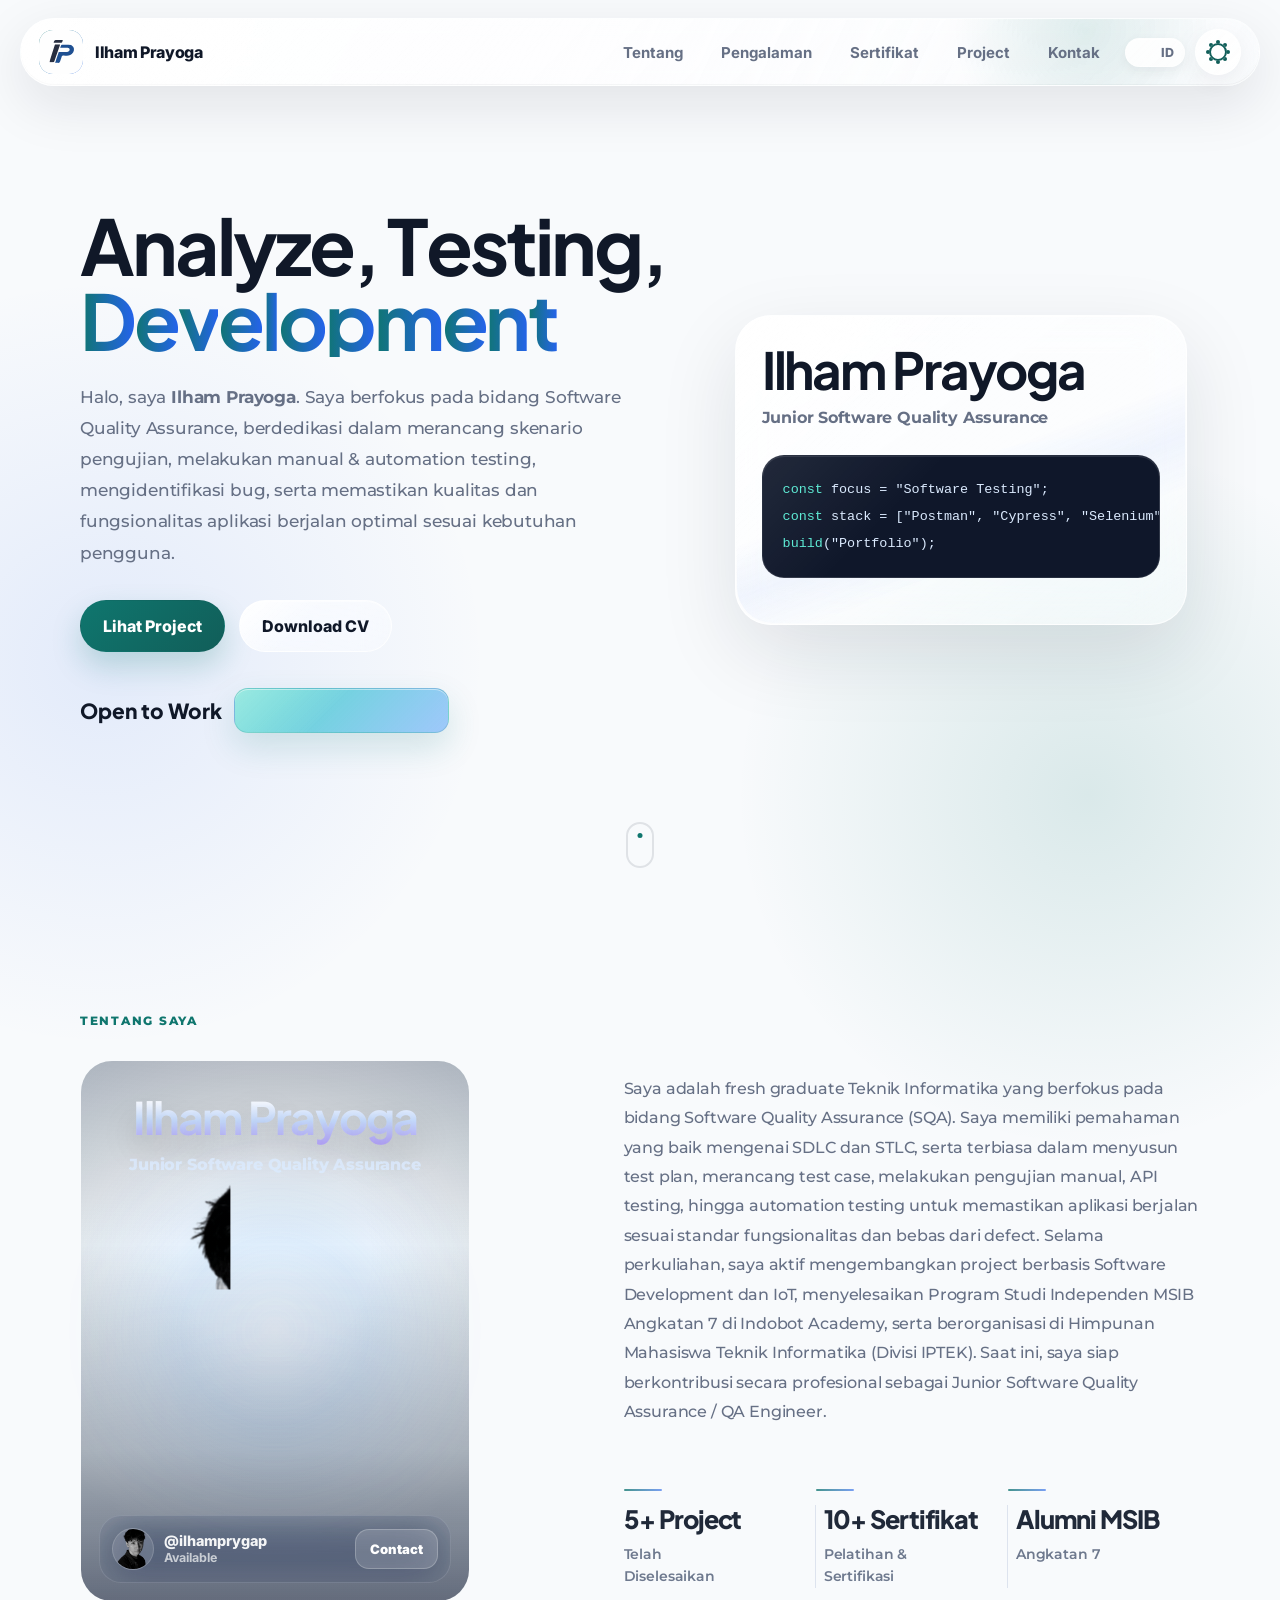
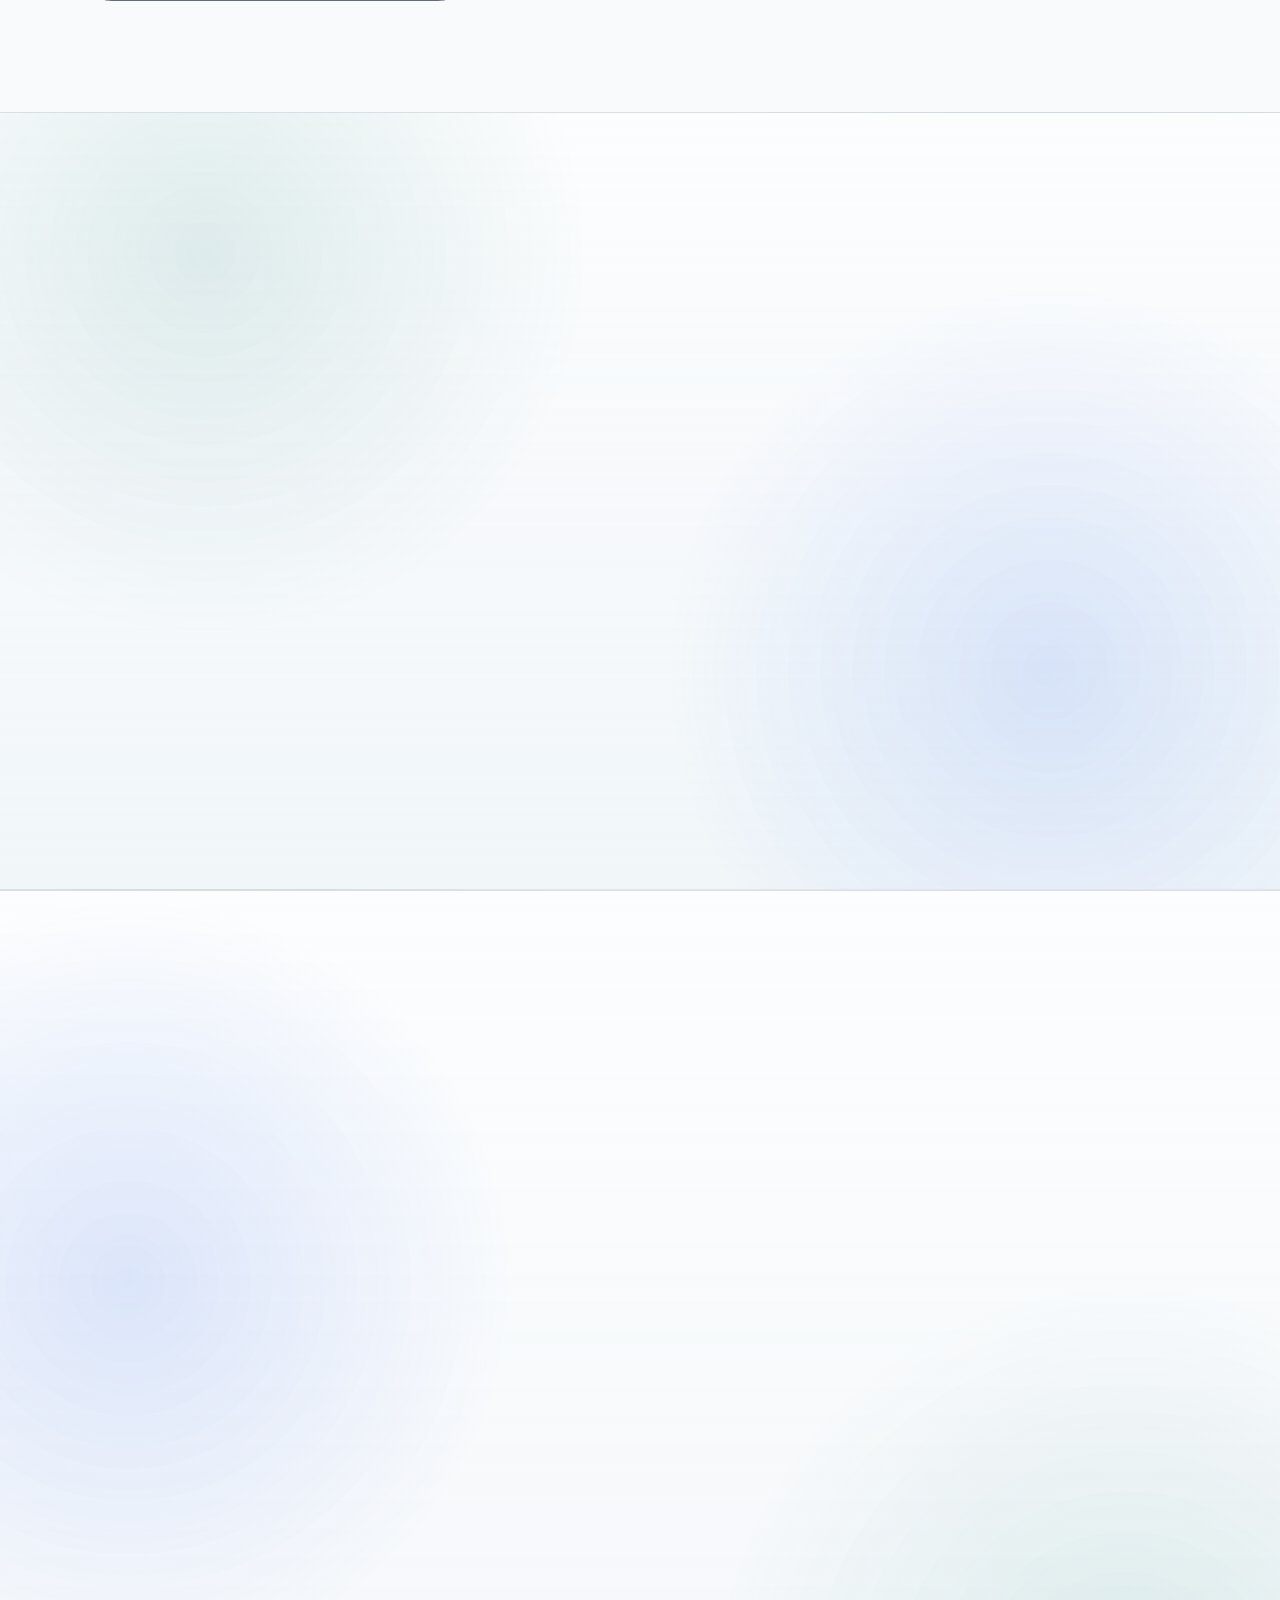
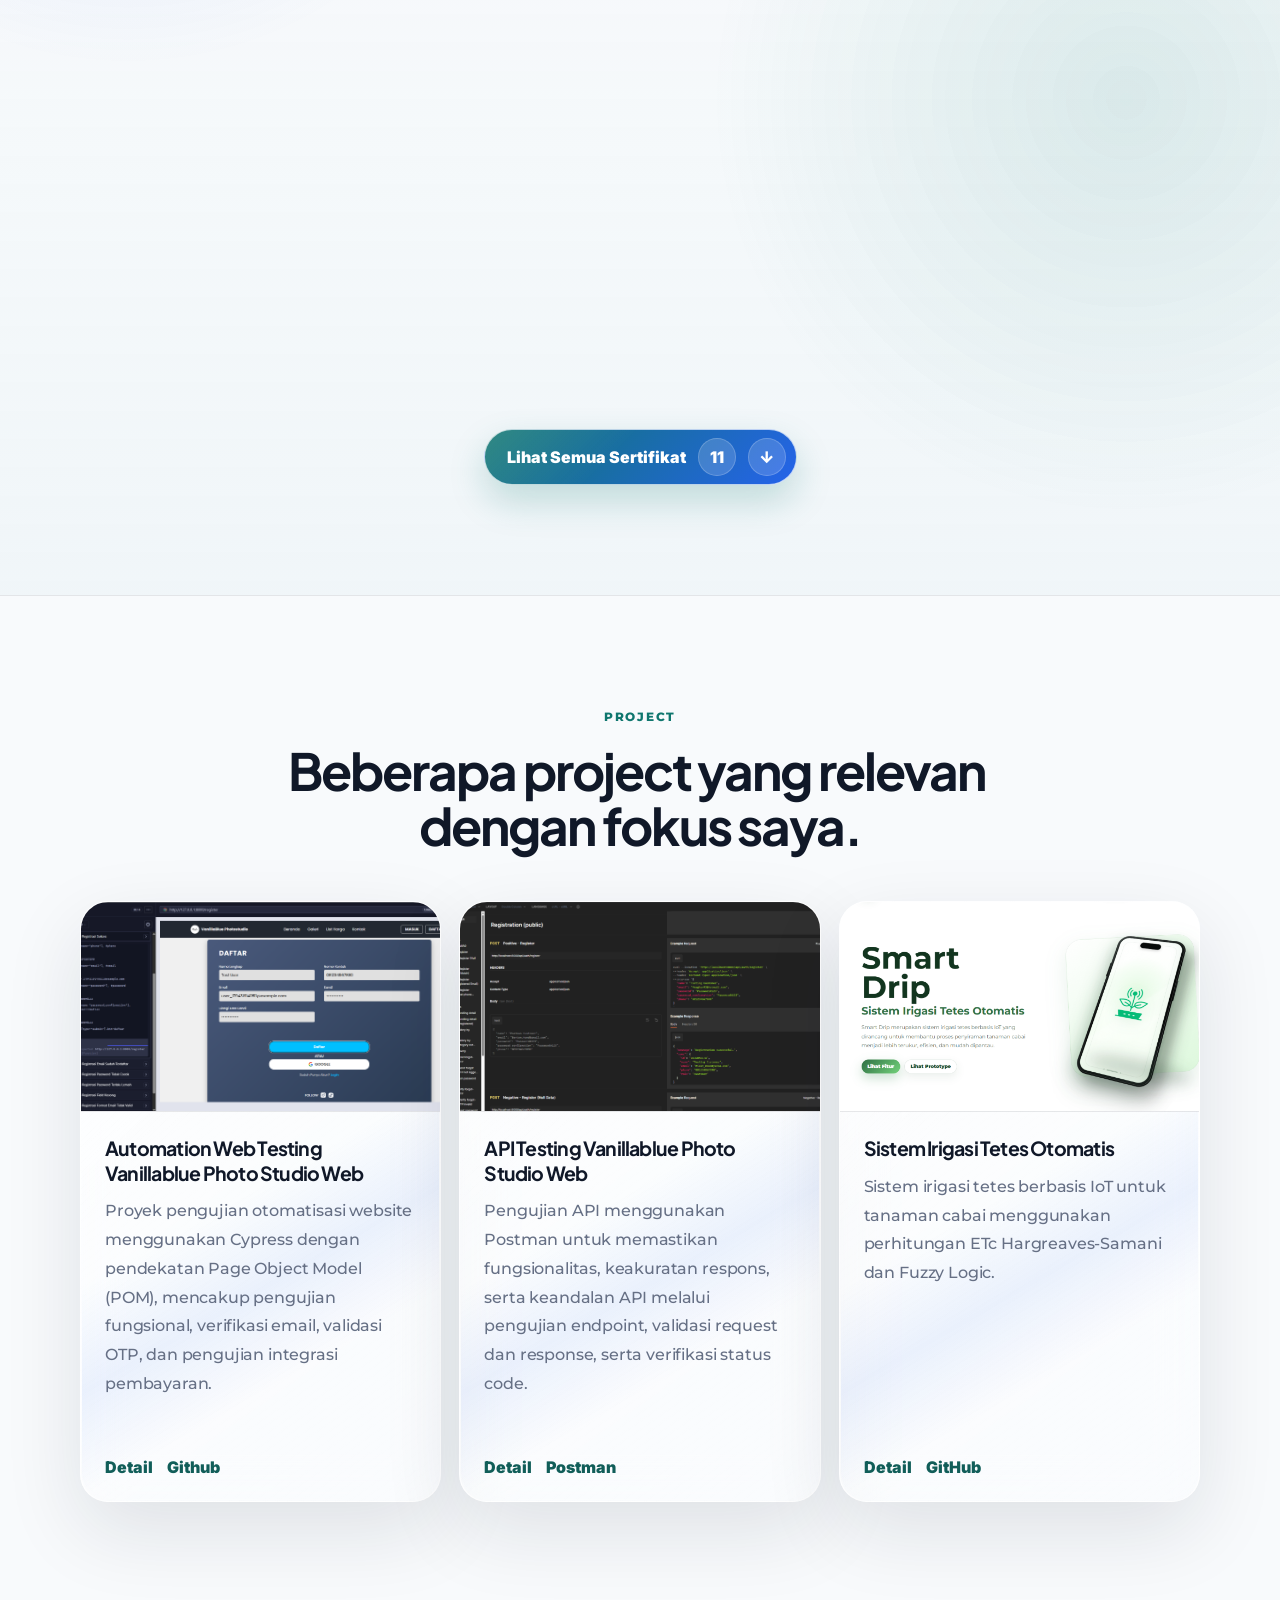
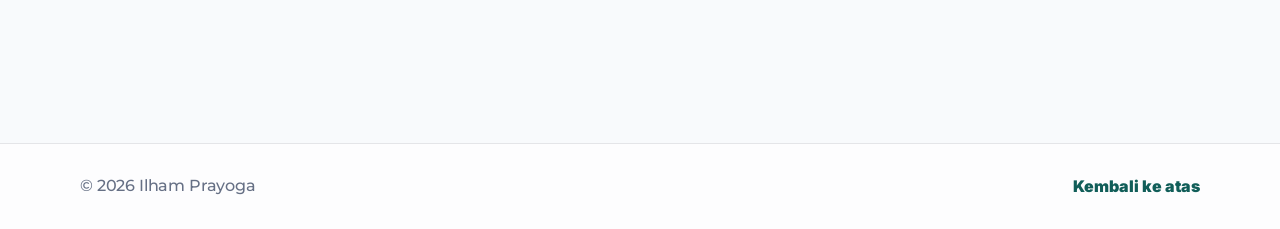
==== commit 8c819ab7: "Update profile" ====
--- a/index.html
+++ b/index.html
@@ -1,18 +1,21 @@
 <!DOCTYPE html>
 <html lang="id">
+
 <head>
   <meta name="google-site-verification" content="FlKwr9B6xEWf1lAh_iCFks9g4s2v1cuXRg4lfqs70-w" />
   <meta charset="UTF-8" />
   <meta name="viewport" content="width=device-width, initial-scale=1.0" />
-  <meta name="description" content="Portfolio resmi Ilham Adi Prayoga, Software Quality Assurance, Data Analyst, dan Web Developer. Menampilkan pengalaman, proyek, sertifikasi, serta keterampilan di bidang QA, Data Analytics, IoT, dan Web Development." />
-  <meta name="keywords" content="Ilham Adi Prayoga, Software Quality Assurance, QA Engineer, Data Analyst, Web Developer, IoT, Automation Testing, Portfolio" />
+  <meta name="description"
+    content="Portfolio resmi Ilham Adi Prayoga, Software Quality Assurance dan Web Developer. Menampilkan pengalaman, proyek, sertifikasi, serta keterampilan di bidang QA, Manual Testing, Automation Testing, IoT, dan Software Development." />
+  <meta name="keywords"
+    content="Ilham Adi Prayoga, Software Quality Assurance, QA Engineer, SQA, Software Tester, Manual Testing, Automation Testing, Cypress, Selenium, Postman, Web Developer, IoT, Portfolio" />
   <meta name="author" content="Ilham Prayoga" />
 
   <meta property="og:type" content="website" />
   <meta property="og:title" content="Ilham Adi Prayoga | Portfolio" />
-  <meta property="og:description" content="Software Quality Assurance, Data Analyst, dan Web Developer Portfolio."/>
+  <meta property="og:description" content="Software Quality Assurance dan Web Developer Portfolio." />
   <meta property="og:url" content="https://ilhampryga.pages.dev/" />
-  <meta property="og:image" content="https://ilhampryga.pages.dev/preview.svg"/>
+  <meta property="og:image" content="https://ilhampryga.pages.dev/preview.svg" />
   <meta property="og:site_name" content="Ilham Portfolio" />
 
   <title>Ilham Adi Prayoga</title>
@@ -22,8 +25,11 @@
   <link rel="stylesheet" href="https://cdn.jsdelivr.net/gh/devicons/devicon@latest/devicon.min.css">
   <link rel="preconnect" href="https://fonts.googleapis.com">
   <link rel="preconnect" href="https://fonts.gstatic.com" crossorigin>
-  <link href="https://fonts.googleapis.com/css2?family=Inter:wght@400;500;600;700;800&family=Montserrat:wght@400;500;600;700;800&family=Plus+Jakarta+Sans:wght@500;600;700;800&display=swap" rel="stylesheet">
+  <link
+    href="https://fonts.googleapis.com/css2?family=Inter:wght@400;500;600;700;800&family=Montserrat:wght@400;500;600;700;800&family=Plus+Jakarta+Sans:wght@500;600;700;800&display=swap"
+    rel="stylesheet">
 </head>
+
 <body>
   <div class="cursor-glow" aria-hidden="true"></div>
 
@@ -36,7 +42,7 @@
         <span class="brand-text">Ilham Prayoga</span>
       </a>
 
-        <div class="nav-actions">
+      <div class="nav-actions">
         <div class="nav-menu" id="navMenu">
           <a href="#about" data-i18n="nav.about">Tentang</a>
           <a href="#experience" data-i18n="nav.experience">Pengalaman</a>
@@ -45,18 +51,22 @@
           <a href="#contact" data-i18n="nav.contact">Kontak</a>
         </div>
 
-        <button class="lang-toggle" id="langToggle" type="button" aria-label="Ganti bahasa" data-i18n-aria-label="aria.lang">
+        <button class="lang-toggle" id="langToggle" type="button" aria-label="Ganti bahasa"
+          data-i18n-aria-label="aria.lang">
           <img class="lang-icon-id" src="https://flagcdn.com/w40/id.png" alt="" width="20" height="14" />
-          <img class="lang-icon-en" src="https://flagcdn.com/w40/gb.png" alt="" width="20" height="14" style="display: none;" />
+          <img class="lang-icon-en" src="https://flagcdn.com/w40/gb.png" alt="" width="20" height="14"
+            style="display: none;" />
           <span class="lang-text">ID</span>
         </button>
 
-        <button class="theme-toggle" id="themeToggle" type="button" aria-label="Aktifkan dark mode" aria-pressed="false">
+        <button class="theme-toggle" id="themeToggle" type="button" aria-label="Aktifkan dark mode"
+          aria-pressed="false">
           <span class="theme-icon theme-icon-sun" aria-hidden="true"></span>
           <span class="theme-icon theme-icon-moon" aria-hidden="true"></span>
         </button>
 
-        <button class="nav-toggle" id="navToggle" aria-label="Buka menu navigasi" aria-expanded="false" data-i18n-aria-label="aria.nav_toggle">
+        <button class="nav-toggle" id="navToggle" aria-label="Buka menu navigasi" aria-expanded="false"
+          data-i18n-aria-label="aria.nav_toggle">
           <span></span>
           <span></span>
           <span></span>
@@ -70,59 +80,52 @@
       <div class="hero-grid container">
         <div class="hero-content reveal">
           <!-- <p class="eyebrow" data-i18n="hero.eyebrow">Software Development, Quality Assurance, Data Analyst</p> -->
-          <h1
-            class="hero-title split-parent"
-            data-split-text
-            data-split-delay="34"
-            data-split-duration="700"
-            data-split-threshold="0.1"
-            data-split-root-margin="-100px"
-            data-i18n="hero.title"
-            data-i18n-html="true"
-          >Analyze, Testing,<span class="gradient-text">Development</span></h1>
+          <h1 class="hero-title split-parent" data-split-text data-split-delay="34" data-split-duration="700"
+            data-split-threshold="0.1" data-split-root-margin="-100px" data-i18n="hero.title" data-i18n-html="true">
+            Analyze, Testing,<span class="gradient-text">Development</span></h1>
           <p class="hero-description" data-i18n="hero.description" data-i18n-html="true">
-            Halo, saya <strong>Ilham Prayoga</strong>. Saya tertarik pada Data Analysis dan Software Quality Assurance, 
-              mulai dari mengolah data menjadi insight hingga melakukan pengujian untuk memastikan kualitas aplikasi.
+            Halo, saya <strong>Ilham Prayoga</strong>. Saya berfokus pada bidang Software Quality Assurance, berdedikasi
+            dalam merancang skenario pengujian, melakukan manual &amp; automation testing, mengidentifikasi bug, serta
+            memastikan kualitas dan fungsionalitas aplikasi berjalan optimal sesuai kebutuhan pengguna.
           </p>
 
           <div class="hero-actions">
             <a href="#projects" class="btn btn-primary magnetic" data-i18n="hero.cta_projects">Lihat Project</a>
-            <a href="assets/files/CV_Ilham_Prayoga.pdf" class="btn btn-secondary magnetic" download data-i18n="hero.cta_cv">Download CV</a>
+            <a href="assets/files/CV_Ilham_Prayoga_ID.pdf" class="btn btn-secondary magnetic" download
+              target="_blank" rel="noopener" data-cv-btn data-i18n="hero.cta_cv">Download CV</a>
           </div>
 
           <div class="hero-stats" aria-label="Kesiapan kerja dan fokus">
             <span class="hero-ready-text" data-i18n="hero.ready">Open to Work</span>
-            <span
-              class="text-rotate hero-rotating-text"
-              data-rotating-text
-              data-texts='["Software Development", "Data Analyst", "Quality Assurance", "IoT Automation"]'
-              data-rotation-interval="3200"
-              data-stagger-duration="38"
-              data-stagger-from="random"
-              data-split-by="characters"
-            >Web Development</span>
-          </div>
-        </div>
-
-          <div class="hero-visual reveal delay-1" aria-hidden="true">
+            <span class="text-rotate hero-rotating-text" data-rotating-text
+              data-texts='["Quality Assurance", "Software Development Engineer in Test", "IoT Automation"]'
+              data-rotation-interval="3200" data-stagger-duration="38" data-stagger-from="random"
+              data-split-by="characters">Quality Assurance</span>
+          </div>
+        </div>
+
+        <div class="hero-visual reveal delay-1" aria-hidden="true">
           <div class="profile-card tilt-card">
             <div class="profile-top">
               <div class="profile-top-copy">
                 <h2>Ilham Prayoga</h2>
-                <p data-i18n="hero.card_role">Junior Data Analyst &amp; Quality Assurance</p>
+                <p data-i18n="hero.card_role">Junior Software Quality Assurance</p>
               </div>
             </div>
 
             <div class="code-preview">
-              <div class="code-line" data-i18n="hero.code_focus" data-i18n-html="true"><span>const</span> focus = "Analytics &amp; Testing";</div>
-              <div class="code-line" data-i18n="hero.code_stack" data-i18n-html="true"><span>const</span> stack = ["Python", "Tableau", "Selenium"];</div>
+              <div class="code-line" data-i18n="hero.code_focus" data-i18n-html="true"><span>const</span> focus =
+                "Software Testing";</div>
+              <div class="code-line" data-i18n="hero.code_stack" data-i18n-html="true"><span>const</span> stack =
+                ["Postman", "Cypress", "Selenium"];</div>
               <div class="code-line"><span>build</span>("Portfolio");</div>
             </div>
           </div>
         </div>
       </div>
 
-      <a href="#about" class="scroll-indicator" aria-label="Scroll ke bagian tentang" data-i18n-aria-label="aria.scroll_about">
+      <a href="#about" class="scroll-indicator" aria-label="Scroll ke bagian tentang"
+        data-i18n-aria-label="aria.scroll_about">
         <span></span>
       </a>
     </section>
@@ -131,23 +134,22 @@
       <div class="container two-column">
         <div class="section-heading reveal">
           <p class="eyebrow" data-i18n="about.eyebrow">Tentang Saya</p>
-          <div
-            class="profile-card-wrapper about-profile-card"
-            data-profile-card
-            style="--inner-gradient: linear-gradient(145deg, rgba(96, 73, 110, 0.45) 0%, rgba(113, 196, 255, 0.26) 100%); --behind-glow-color: rgba(125, 190, 255, 0.45);"
-          >
+          <div class="profile-card-wrapper about-profile-card" data-profile-card
+            style="--inner-gradient: linear-gradient(145deg, rgba(96, 73, 110, 0.45) 0%, rgba(113, 196, 255, 0.26) 100%); --behind-glow-color: rgba(125, 190, 255, 0.45);">
             <div class="profile-card-shell">
-              <section class="profile-card-reactbits" aria-label="Profil Ilham Prayoga" data-i18n-aria-label="aria.profile">
+              <section class="profile-card-reactbits" aria-label="Profil Ilham Prayoga"
+                data-i18n-aria-label="aria.profile">
                 <div class="profile-card-pattern" aria-hidden="true"></div>
                 <div class="profile-card-shine" aria-hidden="true"></div>
                 <div class="profile-card-glare" aria-hidden="true"></div>
 
                 <div class="profile-details">
                   <h3>Ilham Prayoga</h3>
-                  <p data-i18n="about.card_role">Junior Data Analyst &amp; SQA</p>
+                  <p data-i18n="about.card_role">Junior Software Quality Assurance</p>
                 </div>
 
-                <img class="profile-avatar-main" src="assets/img/profile/profile.png" alt="Foto profil Ilham Prayoga" loading="lazy" />
+                <img class="profile-avatar-main" src="assets/img/profile/profile.png" alt="Foto profil Ilham Prayoga"
+                  loading="lazy" />
 
                 <div class="profile-user-info">
                   <div class="profile-user-details">
@@ -157,7 +159,8 @@
                       <div class="profile-status" data-i18n="about.profile_status">Available</div>
                     </div>
                   </div>
-                  <a class="profile-contact-btn" href="#contact" aria-label="Hubungi Ilham Prayoga" data-i18n="about.profile_contact" data-i18n-aria-label="aria.contact_ilham">Contact</a>
+                  <a class="profile-contact-btn" href="#contact" aria-label="Hubungi Ilham Prayoga"
+                    data-i18n="about.profile_contact" data-i18n-aria-label="aria.contact_ilham">Contact</a>
                 </div>
               </section>
             </div>
@@ -166,12 +169,14 @@
 
         <div class="section-text reveal delay-1">
           <p data-i18n="about.p1">
-            Saya adalah fresh graduate Teknik Informatika. Saya memiliki minat pada bidang Data Analyst 
-            dan Software Quality Assurance, dengan pengalaman dalam pengolahan data, visualisasi, pengujian manual, 
-            API testing, dan automation testing. Selama perkuliahan, saya mengerjakan beberapa project berbasis IoT, Software Development, 
-            dan pengolahan data. Saya juga telah menyelesaikan Program Studi Independen MSIB Angkatan 7 sebagai IoT Engineer di Indobot Academy 
-            serta aktif dalam Himpunan Mahasiswa Teknik Informatika sebagai anggota Divisi IPTEK. Saat ini, saya sedang mencari kesempatan untuk 
-            memulai karier sebagai Junior Data Analyst atau Software Quality Assurance.
+            Saya adalah fresh graduate Teknik Informatika yang berfokus pada bidang Software Quality Assurance (SQA).
+            Saya memiliki pemahaman yang baik mengenai SDLC dan STLC, serta terbiasa dalam menyusun test plan,
+            merancang test case, melakukan pengujian manual, API testing, hingga automation testing untuk memastikan
+            aplikasi berjalan sesuai standar fungsionalitas dan bebas dari defect. Selama perkuliahan, saya aktif
+            mengembangkan project berbasis Software Development dan IoT, menyelesaikan Program Studi Independen MSIB
+            Angkatan 7 di Indobot Academy, serta berorganisasi di Himpunan Mahasiswa Teknik Informatika (Divisi IPTEK).
+            Saat ini, saya siap berkontribusi secara profesional sebagai Junior Software Quality Assurance / QA
+            Engineer.
           </p>
           <div class="about-highlights" aria-label="Ringkasan pencapaian">
             <div class="about-highlight-item">
@@ -180,7 +185,7 @@
               <span data-i18n="about.stat_projects_line2">Diselesaikan</span>
             </div>
             <div class="about-highlight-item">
-              <strong data-i18n="about.stat_certs_title">5+ Sertifikat</strong>
+              <strong data-i18n="about.stat_certs_title">10+ Sertifikat</strong>
               <span data-i18n="about.stat_certs_line1">Pelatihan &amp;</span>
               <span data-i18n="about.stat_certs_line2">Sertifikasi</span>
             </div>
@@ -197,17 +202,9 @@
       <div class="container">
         <div class="section-heading centered reveal">
           <p class="eyebrow" data-i18n="experience.eyebrow">Pengalaman</p>
-          <h2
-            class="blur-text"
-            data-blur-text
-            data-animate-by="words"
-            data-direction="top"
-            data-delay="180"
-            data-step-duration="720"
-            data-threshold="0.1"
-            data-root-margin="0px"
-            data-i18n="experience.heading"
-          >Pendidikan dan Pengalaman</h2>
+          <h2 class="blur-text" data-blur-text data-animate-by="words" data-direction="top" data-delay="180"
+            data-step-duration="720" data-threshold="0.1" data-root-margin="0px" data-i18n="experience.heading">
+            Pendidikan dan Pengalaman</h2>
         </div>
 
         <div class="experience-layout">
@@ -221,52 +218,44 @@
       <div class="container">
         <div class="section-heading centered reveal">
           <p class="eyebrow" data-i18n="certifications.eyebrow">Pelatihan &amp; Sertifikasi</p>
-          <h2
-            class="blur-text"
-            data-blur-text
-            data-animate-by="words"
-            data-direction="top"
-            data-delay="180"
-            data-step-duration="720"
-            data-threshold="0.1"
-            data-root-margin="0px"
-            data-i18n="certifications.heading"
-          >Daftar Sertifikat</h2>
-        </div>
-
-        <div class="certificate-filter reveal" role="group" aria-label="Filter pelatihan dan sertifikasi" data-i18n-aria-label="aria.cert_filter">
-          <button class="certificate-filter-btn active" type="button" data-certificate-filter="all" data-i18n="certifications.filter_all">Semua</button>
-          <button class="certificate-filter-btn" type="button" data-certificate-filter="training" data-i18n="certifications.filter_training">Pelatihan</button>
-          <button class="certificate-filter-btn" type="button" data-certificate-filter="certification" data-i18n="certifications.filter_certification">Sertifikasi</button>
+          <h2 class="blur-text" data-blur-text data-animate-by="words" data-direction="top" data-delay="180"
+            data-step-duration="720" data-threshold="0.1" data-root-margin="0px" data-i18n="certifications.heading">
+            Daftar Sertifikat</h2>
+        </div>
+
+        <div class="certificate-filter reveal" role="group" aria-label="Filter pelatihan dan sertifikasi"
+          data-i18n-aria-label="aria.cert_filter">
+          <button class="certificate-filter-btn active" type="button" data-certificate-filter="all"
+            data-i18n="certifications.filter_all">Semua</button>
+          <button class="certificate-filter-btn" type="button" data-certificate-filter="training"
+            data-i18n="certifications.filter_training">Pelatihan</button>
+          <button class="certificate-filter-btn" type="button" data-certificate-filter="certification"
+            data-i18n="certifications.filter_certification">Sertifikasi</button>
         </div>
 
         <div class="certificates-grid featured-mode" id="certificatesGrid"></div>
 
         <div class="certificate-gallery-actions reveal">
-          <button
-            class="certificate-gallery-toggle"
-            id="certificateGalleryToggle"
-            type="button"
-            aria-expanded="false"
-            aria-controls="certificatesGrid"
-            data-label-id="Lihat Semua Sertifikat"
-            data-label-en="View All Certificates"
-            data-collapse-id="Tampilkan Lebih Sedikit"
-            data-collapse-en="Show Less"
-          >
+          <button class="certificate-gallery-toggle" id="certificateGalleryToggle" type="button" aria-expanded="false"
+            aria-controls="certificatesGrid" data-label-id="Lihat Semua Sertifikat"
+            data-label-en="View All Certificates" data-collapse-id="Tampilkan Lebih Sedikit"
+            data-collapse-en="Show Less">
             <span class="certificate-gallery-toggle-label">Lihat Semua Sertifikat</span>
             <span class="certificate-gallery-count">9</span>
             <span class="certificate-gallery-toggle-icon" aria-hidden="true">↓</span>
           </button>
-          <p class="certificate-swipe-hint" data-i18n="certifications.swipe_hint">Geser untuk melihat sertifikat unggulan lainnya →</p>
+          <p class="certificate-swipe-hint" data-i18n="certifications.swipe_hint">Geser untuk melihat sertifikat
+            unggulan lainnya →</p>
         </div>
       </div>
     </section>
 
     <div class="certificate-modal" id="certificateModal" aria-hidden="true">
-      <button class="certificate-modal-backdrop" type="button" data-certificate-modal-close tabindex="-1" aria-label="Tutup pratinjau sertifikat" data-i18n-aria-label="aria.close_certificate_preview"></button>
+      <button class="certificate-modal-backdrop" type="button" data-certificate-modal-close tabindex="-1"
+        aria-label="Tutup pratinjau sertifikat" data-i18n-aria-label="aria.close_certificate_preview"></button>
       <div class="certificate-modal-dialog" role="dialog" aria-modal="true" aria-labelledby="certificateModalTitle">
-        <button class="certificate-modal-close" type="button" data-certificate-modal-close aria-label="Tutup pratinjau sertifikat" data-i18n-aria-label="aria.close_certificate_preview">
+        <button class="certificate-modal-close" type="button" data-certificate-modal-close
+          aria-label="Tutup pratinjau sertifikat" data-i18n-aria-label="aria.close_certificate_preview">
           <span aria-hidden="true">×</span>
         </button>
         <div class="certificate-modal-image-wrap">
@@ -283,17 +272,9 @@
       <div class="container">
         <div class="section-heading centered reveal">
           <p class="eyebrow" data-i18n="projects.eyebrow">Project</p>
-          <h2
-            class="blur-text"
-            data-blur-text
-            data-animate-by="words"
-            data-direction="top"
-            data-delay="420"
-            data-step-duration="980"
-            data-threshold="0.1"
-            data-root-margin="0px"
-            data-i18n="projects.heading"
-          >Beberapa project yang relevan dengan fokus saya.</h2>
+          <h2 class="blur-text" data-blur-text data-animate-by="words" data-direction="top" data-delay="420"
+            data-step-duration="980" data-threshold="0.1" data-root-margin="0px" data-i18n="projects.heading">Beberapa
+            project yang relevan dengan fokus saya.</h2>
         </div>
 
         <!-- <div class="project-filter reveal">
@@ -309,9 +290,11 @@
     </section>
 
     <div class="case-study-modal" id="caseStudyModal" aria-hidden="true">
-      <button class="case-study-modal-backdrop" type="button" data-case-study-close tabindex="-1" aria-label="Tutup case study" data-i18n-aria-label="aria.close_case_study"></button>
+      <button class="case-study-modal-backdrop" type="button" data-case-study-close tabindex="-1"
+        aria-label="Tutup case study" data-i18n-aria-label="aria.close_case_study"></button>
       <div class="case-study-dialog" role="dialog" aria-modal="true" aria-labelledby="caseStudyTitle">
-        <button class="case-study-close" type="button" data-case-study-close aria-label="Tutup case study" data-i18n-aria-label="aria.close_case_study">
+        <button class="case-study-close" type="button" data-case-study-close aria-label="Tutup case study"
+          data-i18n-aria-label="aria.close_case_study">
           <span aria-hidden="true">×</span>
         </button>
 
@@ -320,10 +303,12 @@
             <div class="case-study-carousel-track" id="caseStudyCarouselTrack">
               <!-- Images injected by JS -->
             </div>
-            <button class="case-study-carousel-btn case-study-carousel-btn--prev" id="caseStudyCarouselPrev" aria-label="Gambar sebelumnya" type="button">
+            <button class="case-study-carousel-btn case-study-carousel-btn--prev" id="caseStudyCarouselPrev"
+              aria-label="Gambar sebelumnya" type="button">
               <span aria-hidden="true">‹</span>
             </button>
-            <button class="case-study-carousel-btn case-study-carousel-btn--next" id="caseStudyCarouselNext" aria-label="Gambar berikutnya" type="button">
+            <button class="case-study-carousel-btn case-study-carousel-btn--next" id="caseStudyCarouselNext"
+              aria-label="Gambar berikutnya" type="button">
               <span aria-hidden="true">›</span>
             </button>
             <div class="case-study-carousel-dots" id="caseStudyCarouselDots"></div>
@@ -331,16 +316,14 @@
         </div>
 
         <div class="case-study-content">
-          <p class="case-study-eyebrow">Data Analyst Project</p>
-          <h3 id="caseStudyTitle">Data Analytics Dashboard</h3>
+          <p class="case-study-eyebrow">Project Case Study</p>
+          <h3 id="caseStudyTitle">Case Study Detail</h3>
           <div class="case-study-description">
             <p data-case-study-description>
-              Studi kasus ini mendokumentasikan proses analisis mulai dari memahami kebutuhan,
-              membersihkan data, melakukan eksplorasi, hingga menyusun insight pada dashboard Tableau.
+              Studi kasus ini mendokumentasikan proses pengujian dan pengembangan proyek secara terstruktur.
             </p>
             <p data-case-study-details>
-              Notebook digunakan untuk proses data preparation dan exploratory data analysis,
-              sedangkan dashboard menyajikan hasil akhir agar mudah dipahami dan digunakan dalam pengambilan keputusan.
+              Dokumentasi mencakup kebutuhan sistem, skenario pengujian, serta hasil implementasi.
             </p>
           </div>
 
@@ -353,71 +336,68 @@
       <div class="container">
         <div class="section-heading centered reveal">
           <p class="eyebrow" data-i18n="skills.eyebrow">Keahlian</p>
-          <h2
-            class="text-type tech-stack-title"
-            data-text-type
-            data-text='["Data Analytics", "Quality Assurance", "Software Development",  "IoT Automation"]'
-            data-typing-speed="75"
-            data-deleting-speed="34"
-            data-pause-duration="1500"
-            data-initial-delay="220"
-            data-start-on-visible="true"
-            data-cursor-character="|"
-          ><span class="text-type__content" data-i18n="skills.heading">Keahlian</span><span class="text-type__cursor" aria-hidden="true">|</span></h2>
+          <h2 class="text-type tech-stack-title" data-text-type
+            data-text='["Quality Assurance", "Software Development",  "IoT Automation"]' data-typing-speed="75"
+            data-deleting-speed="34" data-pause-duration="1500" data-initial-delay="220" data-start-on-visible="true"
+            data-cursor-character="|"><span class="text-type__content" data-i18n="skills.heading">Keahlian</span><span
+              class="text-type__cursor" aria-hidden="true">|</span></h2>
         </div>
 
         <div class="logo-loop-panel reveal delay-1">
-          <div
-            class="logoloop logoloop--horizontal logoloop--fade logoloop--scale-hover tech-logoloop"
-            data-logo-loop
-            data-speed="62"
-            data-direction="left"
-            data-logo-height="44"
-            data-gap="26"
-            data-hover-speed="0"
-            role="region"
-            aria-label="Bahasa pemrograman dan framework"
-          >
+          <div class="logoloop logoloop--horizontal logoloop--fade logoloop--scale-hover tech-logoloop" data-logo-loop
+            data-speed="62" data-direction="left" data-logo-height="44" data-gap="26" data-hover-speed="0" role="region"
+            aria-label="Bahasa pemrograman dan framework">
             <div class="logoloop__track">
               <ul class="logoloop__list" role="list">
-                <li class="logoloop__item" role="listitem"><span class="logoloop__node stack-card"><i class="devicon-html5-plain colored"></i><span>HTML</span></span></li>
-                <li class="logoloop__item" role="listitem"><span class="logoloop__node stack-card"><i class="devicon-css3-plain colored"></i><span>CSS</span></span></li>
-                <li class="logoloop__item" role="listitem"><span class="logoloop__node stack-card"><i class="devicon-php-plain colored"></i><span>PHP</span></span></li>
-                <li class="logoloop__item" role="listitem"><span class="logoloop__node stack-card"><i class="devicon-javascript-plain colored"></i><span>JavaScript</span></span></li>
-                <li class="logoloop__item" role="listitem"><span class="logoloop__node stack-card"><i class="devicon-python-plain colored"></i><span>Python</span></span></li>
-                <li class="logoloop__item" role="listitem"><span class="logoloop__node stack-card"><i class="devicon-mysql-plain colored"></i><span>MySQL</span></span></li>
-                <li class="logoloop__item" role="listitem"><span class="logoloop__node stack-card"><i class="devicon-firebase-plain colored"></i><span>Firebase</span></span></li>
-                <li class="logoloop__item" role="listitem"><span class="logoloop__node stack-card"><i class="devicon-bootstrap-plain colored"></i><span>Bootstrap</span></span></li>
-                <li class="logoloop__item" role="listitem"><span class="logoloop__node stack-card"><span class="devicon-laravel-plain colored"></span><span>Laravel</span></span></li>
-                <li class="logoloop__item" role="listitem"><span class="logoloop__node stack-card"><i class="devicon-tailwindcss-plain colored"></i><span>Tailwind CSS</span></span></li>
-                <li class="logoloop__item" role="listitem"><span class="logoloop__node stack-card"><i class="devicon-flutter-plain colored"></i><span>Flutter</span></span></li>
-                <li class="logoloop__item" role="listitem"><span class="logoloop__node stack-card"><i class="devicon-dart-plain colored"></i><span>Dart</span></span></li>
-                <li class="logoloop__item" role="listitem"><span class="logoloop__node stack-card"><img src="https://api.iconify.design/logos:tableau-icon.svg" alt="Tableau" style="width: var(--logoloop-logoHeight); height: var(--logoloop-logoHeight);" /><span>Tableau</span></span></li>
-                <li class="logoloop__item" role="listitem"><span class="logoloop__node stack-card"><img src="https://api.iconify.design/logos:microsoft-power-bi.svg" alt="Power BI" style="width: var(--logoloop-logoHeight); height: var(--logoloop-logoHeight);" /><span>Power BI</span></span></li>
+                <li class="logoloop__item" role="listitem"><span class="logoloop__node stack-card"><i
+                      class="devicon-html5-plain colored"></i><span>HTML</span></span></li>
+                <li class="logoloop__item" role="listitem"><span class="logoloop__node stack-card"><i
+                      class="devicon-css3-plain colored"></i><span>CSS</span></span></li>
+                <li class="logoloop__item" role="listitem"><span class="logoloop__node stack-card"><i
+                      class="devicon-php-plain colored"></i><span>PHP</span></span></li>
+                <li class="logoloop__item" role="listitem"><span class="logoloop__node stack-card"><i
+                      class="devicon-javascript-plain colored"></i><span>JavaScript</span></span></li>
+                <li class="logoloop__item" role="listitem"><span class="logoloop__node stack-card"><i
+                      class="devicon-python-plain colored"></i><span>Python</span></span></li>
+                <li class="logoloop__item" role="listitem"><span class="logoloop__node stack-card"><i
+                      class="devicon-mysql-plain colored"></i><span>MySQL</span></span></li>
+                <li class="logoloop__item" role="listitem"><span class="logoloop__node stack-card"><i
+                      class="devicon-firebase-plain colored"></i><span>Firebase</span></span></li>
+                <li class="logoloop__item" role="listitem"><span class="logoloop__node stack-card"><i
+                      class="devicon-bootstrap-plain colored"></i><span>Bootstrap</span></span></li>
+                <li class="logoloop__item" role="listitem"><span class="logoloop__node stack-card"><span
+                      class="devicon-laravel-plain colored"></span><span>Laravel</span></span></li>
+                <li class="logoloop__item" role="listitem"><span class="logoloop__node stack-card"><i
+                      class="devicon-tailwindcss-plain colored"></i><span>Tailwind CSS</span></span></li>
+                <li class="logoloop__item" role="listitem"><span class="logoloop__node stack-card"><i
+                      class="devicon-flutter-plain colored"></i><span>Flutter</span></span></li>
+                <li class="logoloop__item" role="listitem"><span class="logoloop__node stack-card"><i
+                      class="devicon-dart-plain colored"></i><span>Dart</span></span></li>
               </ul>
             </div>
           </div>
 
-          <div
-            class="logoloop logoloop--horizontal logoloop--fade logoloop--scale-hover tech-logoloop"
-            data-logo-loop
-            data-speed="56"
-            data-direction="right"
-            data-logo-height="44"
-            data-gap="26"
-            data-hover-speed="0"
-            role="region"
-            aria-label="Tools dan teknologi pendukung"
-          >
+          <div class="logoloop logoloop--horizontal logoloop--fade logoloop--scale-hover tech-logoloop" data-logo-loop
+            data-speed="56" data-direction="right" data-logo-height="44" data-gap="26" data-hover-speed="0"
+            role="region" aria-label="Tools dan teknologi pendukung">
             <div class="logoloop__track">
               <ul class="logoloop__list" role="list">
-                <li class="logoloop__item" role="listitem"><span class="logoloop__node stack-card"><i class="devicon-git-plain colored"></i><span>Git</span></span></li>
-                <li class="logoloop__item" role="listitem"><span class="logoloop__node stack-card"><i class="devicon-github-plain colored"></i><span>GitHub</span></span></li>
-                <li class="logoloop__item" role="listitem"><span class="logoloop__node stack-card"><i class="devicon-docker-plain colored"></i><span>Docker</span></span></li>
-                <li class="logoloop__item" role="listitem"><span class="logoloop__node stack-card"><i class="devicon-arduino-plain-wordmark"></i><span>IoT</span></span></li>
-                <li class="logoloop__item" role="listitem"><span class="logoloop__node stack-card"><i class="devicon-selenium-plain colored"></i><span>Selenium</span></span></li>
-                <li class="logoloop__item" role="listitem"><span class="logoloop__node stack-card"><i class="devicon-cypressio-plain"></i><span>Cypress</span></span></li>
-                <li class="logoloop__item" role="listitem"><span class="logoloop__node stack-card"><i class="devicon-postman-plain colored"></i><span>Postman</span></span></li>
+                <li class="logoloop__item" role="listitem"><span class="logoloop__node stack-card"><i
+                      class="devicon-git-plain colored"></i><span>Git</span></span></li>
+                <li class="logoloop__item" role="listitem"><span class="logoloop__node stack-card"><i
+                      class="devicon-github-plain colored"></i><span>GitHub</span></span></li>
+                <li class="logoloop__item" role="listitem"><span class="logoloop__node stack-card"><i
+                      class="devicon-docker-plain colored"></i><span>Docker</span></span></li>
+                <li class="logoloop__item" role="listitem"><span class="logoloop__node stack-card"><i
+                      class="devicon-arduino-plain-wordmark"></i><span>IoT</span></span></li>
+                <li class="logoloop__item" role="listitem"><span class="logoloop__node stack-card"><i
+                      class="devicon-selenium-plain colored"></i><span>Selenium</span></span></li>
+                <li class="logoloop__item" role="listitem"><span class="logoloop__node stack-card"><i
+                      class="devicon-cypressio-plain"></i><span>Cypress</span></span></li>
+                <li class="logoloop__item" role="listitem"><span class="logoloop__node stack-card"><i
+                      class="devicon-postman-plain colored"></i><span>Postman</span></span></li>
+                <li class="logoloop__item" role="listitem"><span class="logoloop__node stack-card"><i
+                      class="devicon-jira-plain colored"></i><span>Jira</span></span></li>
               </ul>
             </div>
           </div>
@@ -429,7 +409,9 @@
       <div class="container contact-grid">
         <div class="section-heading reveal">
           <p class="eyebrow" data-i18n="contact.eyebrow">Kontak</p>
-          <h2 data-i18n="contact.heading" data-i18n-html="true">Mari terhubung untuk<br><span class="contact-highlight contact-highlight--first">project, kolaborasi,</span><br><span class="contact-highlight contact-highlight--second">atau peluang kerja.</span></h2>
+          <h2 data-i18n="contact.heading" data-i18n-html="true">Mari terhubung untuk<br><span
+              class="contact-highlight contact-highlight--first">project, kolaborasi,</span><br><span
+              class="contact-highlight contact-highlight--second">atau peluang kerja.</span></h2>
           <p data-i18n="contact.description">
             Silakan hubungi saya melalui email, WhatsApp, LinkedIn, atau GitHub.
           </p>
@@ -469,4 +451,5 @@
   <script src="assets/js/data/projects.js"></script>
   <script src="assets/js/script.js"></script>
 </body>
-</html>
+
+</html>
